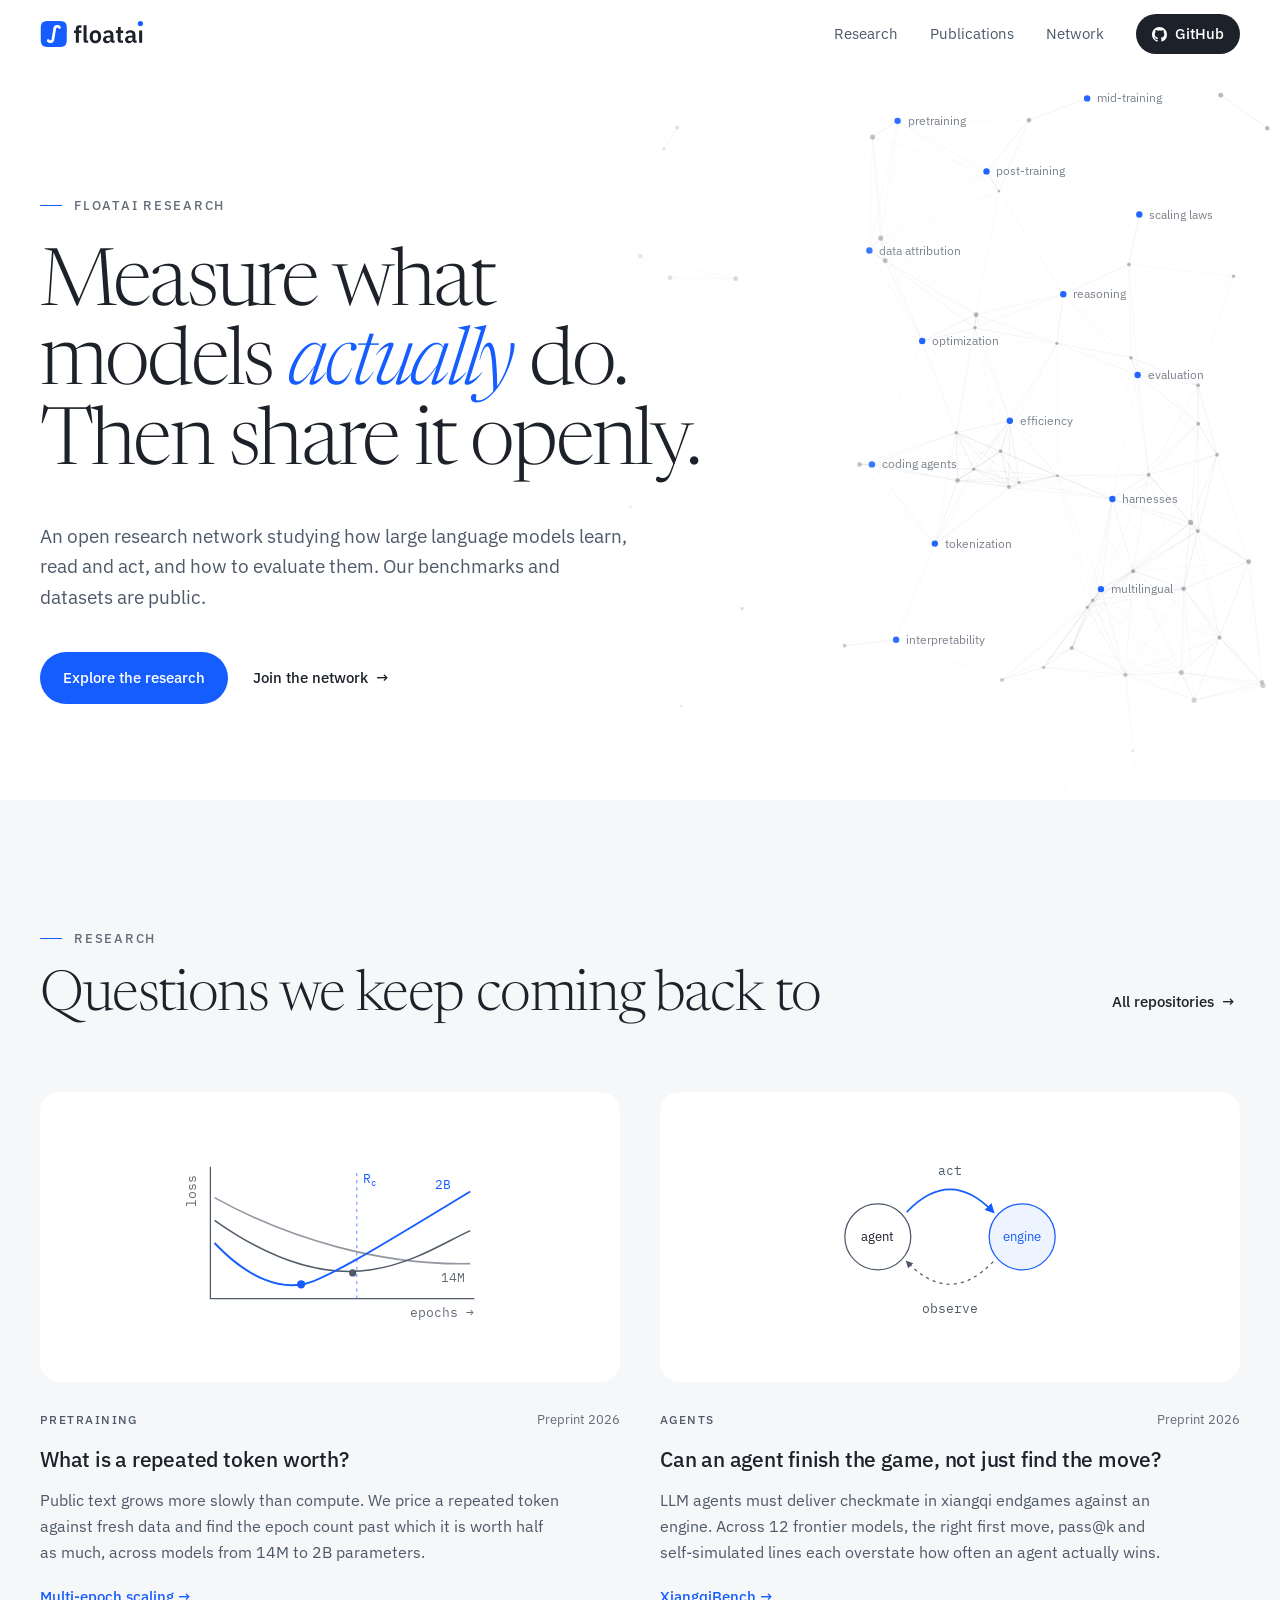
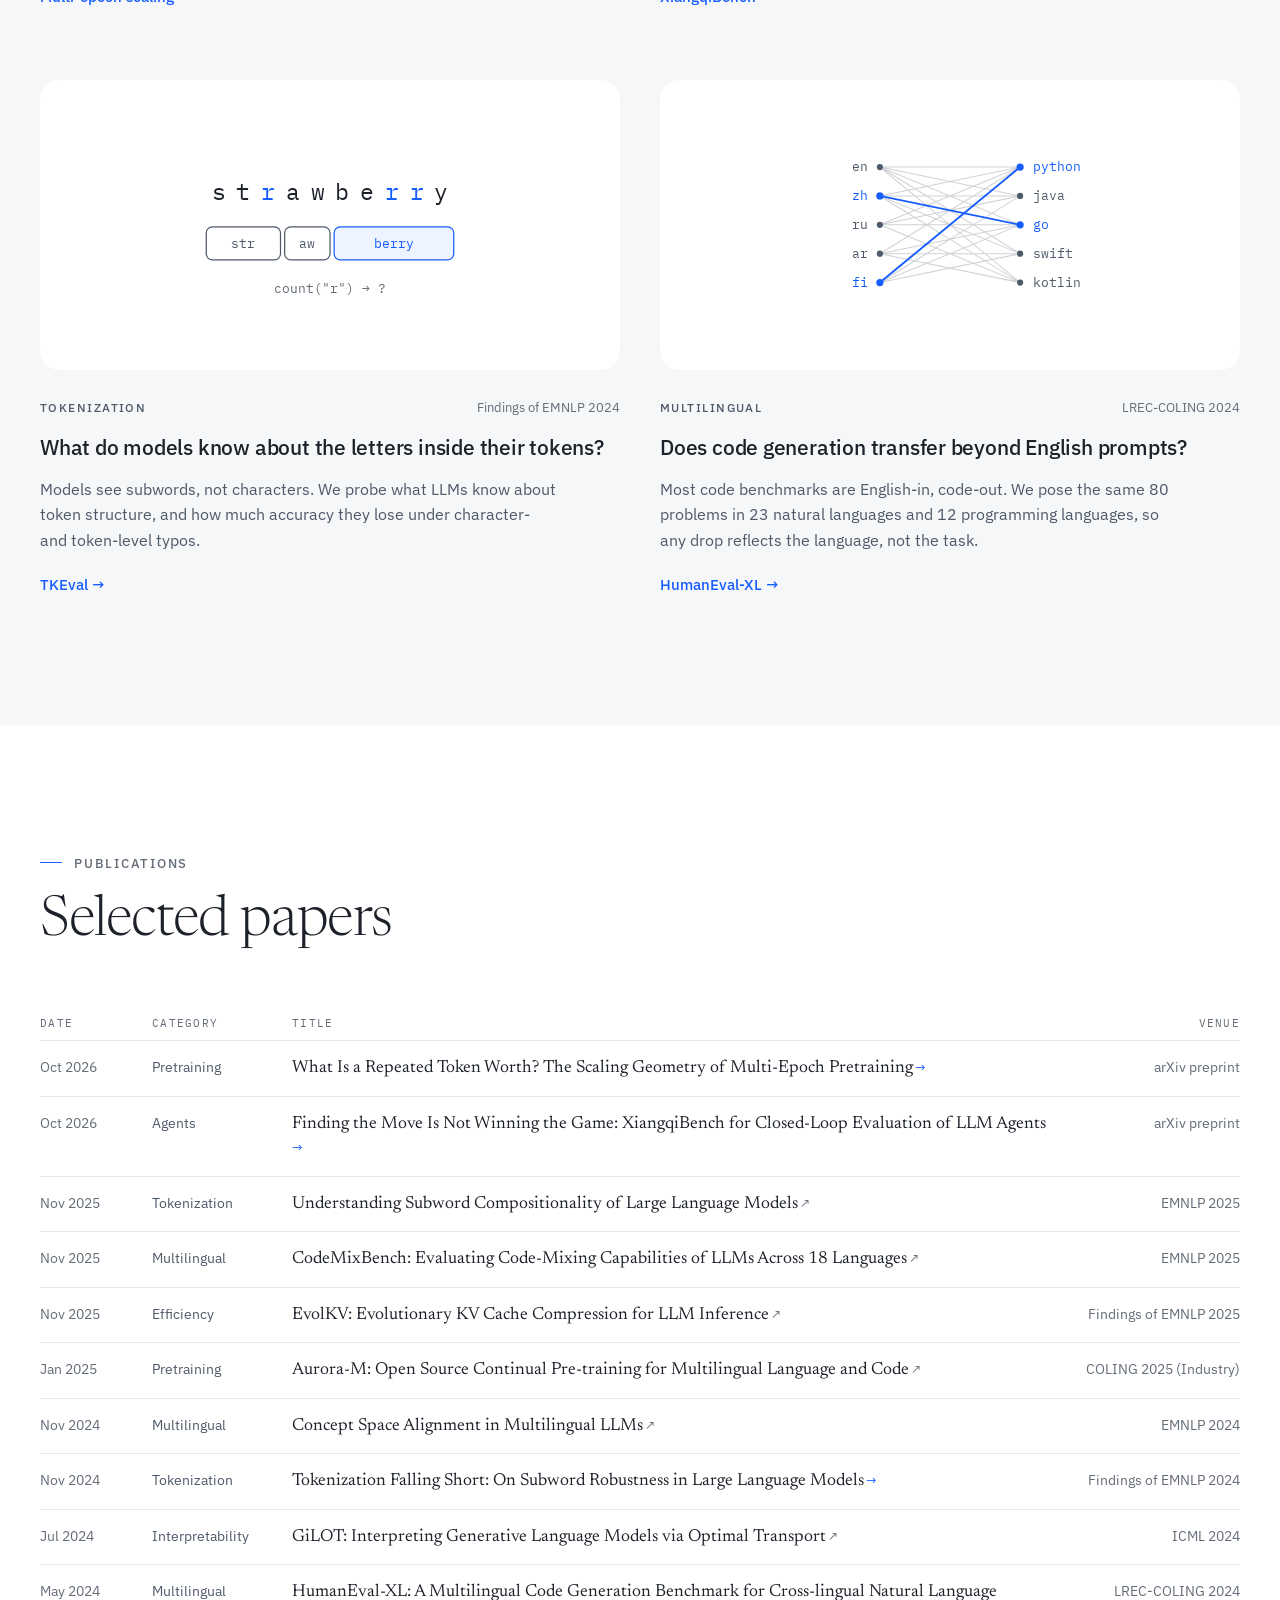
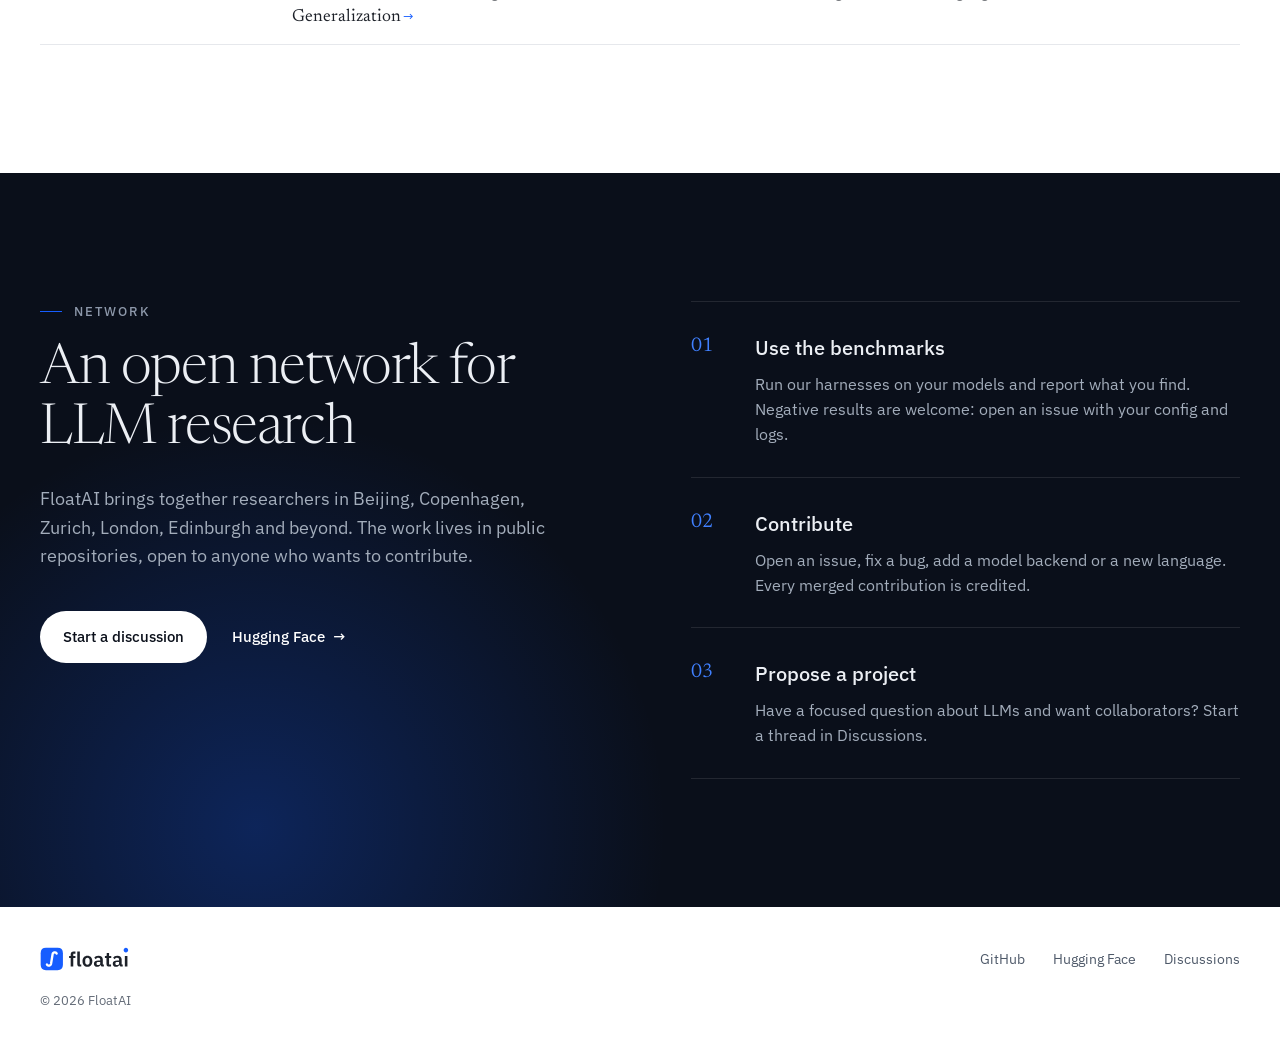
==== index.html @ cecf16f2 "Lead the repeated tokens page with takeaways; tone down formula and figure sizes" ====
<!doctype html>
<html lang="en">
<head>
  <meta charset="utf-8" />
  <meta name="viewport" content="width=device-width, initial-scale=1" />
  <title>FloatAI — Open research on large language models</title>
  <meta name="description" content="FloatAI is an open research network studying large language models: how they learn from data, how they read text, how they act as agents, and how we evaluate all three." />
  <meta name="theme-color" content="#ffffff" media="(prefers-color-scheme: light)" />
  <meta name="theme-color" content="#0c1016" media="(prefers-color-scheme: dark)" />
  <meta property="og:title" content="FloatAI — Open research on large language models" />
  <meta property="og:description" content="An open research network for LLM pretraining, post-training, agents and evaluation." />
  <meta property="og:type" content="website" />
  <meta property="og:site_name" content="FloatAI" />
  <meta property="og:url" content="https://floatai.github.io/" />
  <meta property="og:image" content="https://floatai.github.io/assets/img/og/home.png" />
  <meta property="og:image:width" content="1200" />
  <meta property="og:image:height" content="630" />
  <meta name="twitter:card" content="summary_large_image" />
  <link rel="canonical" href="https://floatai.github.io/" />
  <link rel="icon" href="/favicon.ico" sizes="any" />
  <link rel="icon" type="image/png" sizes="32x32" href="/favicon-32.png" />
  <link rel="apple-touch-icon" href="/apple-touch-icon.png" />
  <link rel="preconnect" href="https://fonts.googleapis.com" />
  <link rel="preconnect" href="https://fonts.gstatic.com" crossorigin />
  <link href="https://fonts.googleapis.com/css2?family=IBM+Plex+Mono:wght@400;500&family=IBM+Plex+Sans:wght@400;500;600&family=Newsreader:ital,opsz,wght@0,6..72,300;0,6..72,400;0,6..72,500;1,6..72,300;1,6..72,400&display=swap" rel="stylesheet" />
  <link rel="stylesheet" href="/assets/css/site.css?v=20261009p" />
</head>
<body>
  <header class="nav" id="top">
    <div class="wrap nav__inner">
      <a class="nav__brand" href="/" aria-label="FloatAI home">
        <picture>
          <source srcset="/assets/brand/floatai-lockup-dark.svg" media="(prefers-color-scheme: dark)" />
          <img src="/assets/brand/floatai-lockup.svg" alt="FloatAI" width="122" height="33" />
        </picture>
      </a>
      <nav class="nav__links" aria-label="Primary">
        <a href="/#research">Research</a>
        <a href="/#publications">Publications</a>
        <a href="/#network">Network</a>
        <a class="nav__cta" href="https://github.com/floatai" target="_blank" rel="noopener">
          <svg viewBox="0 0 16 16" width="15" height="15" aria-hidden="true"><path fill="currentColor" d="M8 0C3.58 0 0 3.58 0 8c0 3.54 2.29 6.53 5.47 7.59.4.07.55-.17.55-.38 0-.19-.01-.82-.01-1.49-2.01.37-2.53-.49-2.69-.94-.09-.23-.48-.94-.82-1.13-.28-.15-.68-.52-.01-.53.63-.01 1.08.58 1.23.82.72 1.21 1.87.87 2.33.66.07-.52.28-.87.51-1.07-1.78-.2-3.64-.89-3.64-3.95 0-.87.31-1.59.82-2.15-.08-.2-.36-1.02.08-2.12 0 0 .67-.21 2.2.82.64-.18 1.32-.27 2-.27.68 0 1.36.09 2 .27 1.53-1.04 2.2-.82 2.2-.82.44 1.1.16 1.92.08 2.12.51.56.82 1.27.82 2.15 0 3.07-1.87 3.75-3.65 3.95.29.25.54.73.54 1.48 0 1.07-.01 1.93-.01 2.2 0 .21.15.46.55.38A8.013 8.013 0 0016 8c0-4.42-3.58-8-8-8z"/></svg>
          GitHub
        </a>
      </nav>
    </div>
  </header>

  <main>
    <section class="hero">
      <canvas class="hero__canvas" id="graph" aria-hidden="true"></canvas>
      <div class="wrap hero__inner">
        <p class="overline">FloatAI Research</p>
        <h1 class="hero__title">
          Measure what models <em>actually</em>&nbsp;do.<br />Then share it&nbsp;openly.
        </h1>
        <p class="hero__lede">
          An open research network studying how large language models learn, read and act,
          and how to evaluate them. Our benchmarks and datasets are public.
        </p>
        <div class="hero__actions">
          <a class="btn btn--primary" href="#research">Explore the research</a>
          <a class="btn btn--text" href="#network">Join the network <span aria-hidden="true">→</span></a>
        </div>
      </div>
    </section>

    <!-- Research: one card per project, newest first -->
    <section class="section section--tint" id="research">
      <div class="wrap">
        <header class="section__head section__head--row">
          <div>
            <p class="overline">Research</p>
            <h2>Questions we keep coming back&nbsp;to</h2>
          </div>
          <a class="btn btn--text" href="https://github.com/orgs/floatai/repositories" target="_blank" rel="noopener">All repositories <span aria-hidden="true">→</span></a>
        </header>
        <div class="themes">
          <article class="theme">
            <figure class="theme__art" aria-hidden="true">
              <svg viewBox="0 0 320 180">
                <path d="M44 22V150H300" class="s-ink" fill="none" stroke-width="1.2"/>
                <path d="M186 28V150" class="s-accent" stroke-width="1" stroke-dasharray="3 4" opacity=".7"/>
                <path d="M48 52 C120 92, 210 118, 296 116" class="s-line" fill="none" stroke-width="1.6" style="opacity:.7"/>
                <path d="M48 74 C110 118, 160 128, 200 122 S270 96, 296 84" class="s-ink" fill="none" stroke-width="1.4"/>
                <path d="M48 96 C82 132, 112 140, 134 136 S220 92, 296 46" class="s-accent" fill="none" stroke-width="1.8"/>
                <circle cx="182" cy="125" r="3.5" class="f-ink"/>
                <circle cx="132" cy="136" r="4" class="f-accent"/>
                <text x="268" y="134" class="t-mono t-muted">14M</text>
                <text x="262" y="44" class="t-mono t-accent">2B</text>
                <text x="192" y="38" class="t-mono t-accent">R<tspan font-size="9" dy="3">c</tspan></text>
                <text x="300" y="168" class="t-mono t-muted" text-anchor="end">epochs →</text>
                <text x="30" y="30" class="t-mono t-muted" text-anchor="end" transform="rotate(-90 30 30)">loss</text>
              </svg>
            </figure>
            <p class="theme__meta"><span class="theme__topic">Pretraining</span><span class="theme__venue">Preprint 2026</span></p>
            <h3><a class="theme__title" href="/research/repeated-tokens/">What is a repeated token worth?</a></h3>
            <p>Public text grows more slowly than compute. We price a repeated token against fresh data and find the epoch count past which it is worth half as much, across models from 14M to 2B parameters.</p>
            <span class="theme__link" aria-hidden="true">Multi-epoch scaling →</span>
          </article>
          <article class="theme">
            <figure class="theme__art" aria-hidden="true">
              <svg viewBox="0 0 320 180">
                <defs><marker id="arA" viewBox="0 0 10 10" refX="8" refY="5" markerWidth="6" markerHeight="6" orient="auto-start-reverse"><path d="M0 0L10 5L0 10z" class="f-accent"/></marker><marker id="arB" viewBox="0 0 10 10" refX="8" refY="5" markerWidth="6" markerHeight="6" orient="auto-start-reverse"><path d="M0 0L10 5L0 10z" class="f-ink"/></marker></defs>
                <path d="M118 66 Q160 22 202 66" class="s-accent" fill="none" stroke-width="1.6" marker-end="url(#arA)"/>
                <path d="M202 114 Q160 158 118 114" class="s-ink" fill="none" stroke-width="1.2" stroke-dasharray="3 4" marker-end="url(#arB)"/>
                <circle cx="90" cy="90" r="32" class="f-card s-ink" stroke-width="1.2"/>
                <circle cx="230" cy="90" r="32" class="f-soft s-accent" stroke-width="1.2"/>
                <text x="90" y="94" class="t-label" text-anchor="middle">agent</text>
                <text x="230" y="94" class="t-label t-accent" text-anchor="middle">engine</text>
                <text x="160" y="30" class="t-mono" text-anchor="middle">act</text>
                <text x="160" y="164" class="t-mono" text-anchor="middle">observe</text>
              </svg>
            </figure>
            <p class="theme__meta"><span class="theme__topic">Agents</span><span class="theme__venue">Preprint 2026</span></p>
            <h3><a class="theme__title" href="/research/xiangqibench/">Can an agent finish the game, not just find the move?</a></h3>
            <p>LLM agents must deliver checkmate in xiangqi endgames against an engine. Across 12 frontier models, the right first move, pass@k and self-simulated lines each overstate how often an agent actually wins.</p>
            <span class="theme__link" aria-hidden="true">XiangqiBench →</span>
          </article>
          <article class="theme">
            <figure class="theme__art" aria-hidden="true">
              <svg viewBox="0 0 320 180">
                <g class="t-mono-lg" text-anchor="middle">
                  <text x="52" y="66">s</text><text x="76" y="66">t</text><text x="100" y="66" class="t-accent">r</text>
                  <text x="124" y="66">a</text><text x="148" y="66">w</text>
                  <text x="172" y="66">b</text><text x="196" y="66">e</text><text x="220" y="66" class="t-accent">r</text><text x="244" y="66" class="t-accent">r</text><text x="268" y="66">y</text>
                </g>
                <rect x="40" y="92" width="72" height="32" rx="6" class="f-card s-ink" stroke-width="1.2"/>
                <rect x="116" y="92" width="44" height="32" rx="6" class="f-card s-ink" stroke-width="1.2"/>
                <rect x="164" y="92" width="116" height="32" rx="6" class="f-soft s-accent" stroke-width="1.2"/>
                <g class="t-mono" text-anchor="middle"><text x="76" y="112">str</text><text x="138" y="112">aw</text><text x="222" y="112" class="t-accent">berry</text></g>
                <text x="160" y="156" class="t-mono t-muted" text-anchor="middle">count("r") → ?</text>
              </svg>
            </figure>
            <p class="theme__meta"><span class="theme__topic">Tokenization</span><span class="theme__venue">Findings of EMNLP 2024</span></p>
            <h3><a class="theme__title" href="/research/tkeval/">What do models know about the letters inside their tokens?</a></h3>
            <p>Models see subwords, not characters. We probe what LLMs know about token structure, and how much accuracy they lose under character- and token-level typos.</p>
            <span class="theme__link" aria-hidden="true">TKEval →</span>
          </article>
          <article class="theme">
            <figure class="theme__art" aria-hidden="true">
              <svg viewBox="0 0 320 180">
                <g class="s-line" stroke-width="1">
                  <path d="M92 34L228 34M92 34L228 62M92 34L228 90M92 34L228 118M92 34L228 146M92 62L228 34M92 62L228 62M92 62L228 118M92 62L228 146M92 90L228 34M92 90L228 62M92 90L228 90M92 90L228 146M92 118L228 34M92 118L228 90M92 118L228 118M92 118L228 146M92 146L228 62M92 146L228 90M92 146L228 118"/>
                </g>
                <path d="M92 62L228 90M92 146L228 34" class="s-accent" stroke-width="1.8"/>
                <g class="f-ink"><circle cx="92" cy="34" r="3"/><circle cx="92" cy="90" r="3"/><circle cx="92" cy="118" r="3"/></g>
                <g class="f-accent"><circle cx="92" cy="62" r="3.5"/><circle cx="92" cy="146" r="3.5"/><circle cx="228" cy="90" r="3.5"/><circle cx="228" cy="34" r="3.5"/></g>
                <g class="f-ink"><circle cx="228" cy="62" r="3"/><circle cx="228" cy="118" r="3"/><circle cx="228" cy="146" r="3"/></g>
                <g class="t-mono" text-anchor="end"><text x="80" y="38">en</text><text x="80" y="66" class="t-accent">zh</text><text x="80" y="94">ru</text><text x="80" y="122">ar</text><text x="80" y="150" class="t-accent">fi</text></g>
                <g class="t-mono"><text x="240" y="38" class="t-accent">python</text><text x="240" y="66">java</text><text x="240" y="94" class="t-accent">go</text><text x="240" y="122">swift</text><text x="240" y="150">kotlin</text></g>
              </svg>
            </figure>
            <p class="theme__meta"><span class="theme__topic">Multilingual</span><span class="theme__venue">LREC-COLING 2024</span></p>
            <h3><a class="theme__title" href="/research/humaneval-xl/">Does code generation transfer beyond English prompts?</a></h3>
            <p>Most code benchmarks are English-in, code-out. We pose the same 80 problems in 23 natural languages and 12 programming languages, so any drop reflects the language, not the task.</p>
            <span class="theme__link" aria-hidden="true">HumanEval-XL →</span>
          </article>
        </div>
      </div>
    </section>

    <!-- Publications: citation index -->
    <section class="section" id="publications">
      <div class="wrap">
        <header class="section__head">
          <p class="overline">Publications</p>
          <h2>Selected papers</h2>
        </header>
        <div class="pubx__head" aria-hidden="true"><span>Date</span><span>Category</span><span>Title</span><span>Venue</span></div>
        <ol class="pubx" data-bib="/publications.bib"></ol>
        <p class="pubx__fallback" hidden>The list could not be loaded. See <a href="/publications.bib">publications.bib</a>.</p>
      </div>
    </section>

    <section class="section section--dark" id="network">
      <div class="wrap network">
        <div class="network__intro">
          <p class="overline overline--light">Network</p>
          <h2>An open network for LLM&nbsp;research</h2>
          <p>FloatAI brings together researchers in Beijing, Copenhagen, Zurich, London, Edinburgh and beyond. The work lives in public repositories, open to anyone who wants to contribute.</p>
          <div class="network__cta">
            <a class="btn btn--light" href="https://github.com/orgs/floatai/discussions" target="_blank" rel="noopener">Start a discussion</a>
            <a class="btn btn--text-light" href="https://huggingface.co/floatai" target="_blank" rel="noopener">Hugging Face <span aria-hidden="true">→</span></a>
          </div>
        </div>
        <ol class="steps">
          <li>
            <span class="steps__n">01</span>
            <div>
              <h3>Use the benchmarks</h3>
              <p>Run our harnesses on your models and report what you find. Negative results are welcome: open an issue with your config and logs.</p>
            </div>
          </li>
          <li>
            <span class="steps__n">02</span>
            <div>
              <h3>Contribute</h3>
              <p>Open an issue, fix a bug, add a model backend or a new language. Every merged contribution is credited.</p>
            </div>
          </li>
          <li>
            <span class="steps__n">03</span>
            <div>
              <h3>Propose a project</h3>
              <p>Have a focused question about LLMs and want collaborators? Start a thread in Discussions.</p>
            </div>
          </li>
        </ol>
      </div>
    </section>
  </main>

  <footer class="footer footer--page">
    <div class="wrap">
      <div class="footer__inner">
        <div class="footer__brand">
          <picture>
            <source srcset="/assets/brand/floatai-lockup-dark.svg" media="(prefers-color-scheme: dark)" />
            <img src="/assets/brand/floatai-lockup.svg" alt="FloatAI" width="104" height="28" />
          </picture>
        </div>
        <nav class="footer__links" aria-label="Footer">
          <a href="https://github.com/floatai" target="_blank" rel="noopener">GitHub</a>
          <a href="https://huggingface.co/floatai" target="_blank" rel="noopener">Hugging Face</a>
          <a href="https://github.com/orgs/floatai/discussions" target="_blank" rel="noopener">Discussions</a>
        </nav>
      </div>
      <p class="footer__note">© <span id="year">2026</span> FloatAI</p>
    </div>
  </footer>

  <script src="/assets/js/site.js?v=20261009p" defer></script>
</body>
</html>
---- assets/css/site.css ----
:root {
  --blue: #165dff;
  --blue-2: #4080ff;
  --blue-soft: #edf3ff;
  --ink: #1d2129;
  --ink-2: #4e5969;
  --ink-3: #646c78;
  --line: #e6e8ec;
  --line-soft: #eef0f3;
  --bg: #ffffff;
  --bg-tint: #f6f7f9;
  --card: #ffffff;
  --dark: #0a0f1a;
  --radius: 20px;
  --sans: "IBM Plex Sans", system-ui, -apple-system, "Segoe UI", sans-serif;
  --serif: "Newsreader", Georgia, serif;
  --mono: "IBM Plex Mono", ui-monospace, Menlo, monospace;
  --han: "Noto Serif SC", "Songti SC", serif;
  --ease: cubic-bezier(.2, .7, .2, 1);
  color-scheme: light dark;
}

@media (prefers-color-scheme: dark) {
  :root {
    --blue: #4c89ff;
    --blue-soft: rgba(76, 137, 255, 0.12);
    --ink: #eceff4;
    --ink-2: #a8b0bc;
    --ink-3: #808a98;
    --line: #222936;
    --line-soft: #1a202b;
    --bg: #0c1016;
    --bg-tint: #121924;
    --card: #18202c;
    --dark: #0b1428;
  }
}

:focus-visible { outline: 2px solid var(--blue); outline-offset: 3px; border-radius: 6px; }
.section--dark :focus-visible { outline-color: #fff; }

* { box-sizing: border-box; }
html { scroll-behavior: smooth; scroll-padding-top: 72px; }
body {
  margin: 0;
  font-family: var(--sans);
  font-size: 17px;
  line-height: 1.6;
  color: var(--ink);
  background: var(--bg);
  -webkit-font-smoothing: antialiased;
  text-rendering: optimizeLegibility;
}
a { color: inherit; text-decoration: none; }
img { display: block; }
h1, h2, h3 { margin: 0; font-weight: 500; }
p, figure { margin: 0; }
::selection { background: var(--blue); color: #fff; }

.wrap { width: min(1200px, 100% - 64px); margin-inline: auto; }

/* Type primitives */
.overline {
  display: flex; align-items: center; gap: 12px;
  font-size: 12.5px; font-weight: 500; letter-spacing: .14em; text-transform: uppercase; color: var(--ink-3);
}
.overline::before { content: ""; width: 22px; height: 1px; background: var(--blue); }
.overline--light { color: #8d98aa; }

/* Nav */
.nav {
  position: sticky; top: 0; z-index: 20;
  background: color-mix(in srgb, var(--bg) 80%, transparent);
  backdrop-filter: saturate(1.5) blur(16px);
  -webkit-backdrop-filter: saturate(1.5) blur(16px);
  border-bottom: 1px solid transparent;
  transition: border-color .3s;
}
.nav.is-scrolled { border-bottom-color: var(--line); }
.nav__inner { display: flex; align-items: center; justify-content: space-between; height: 68px; }
.nav__brand img { height: 28px; width: auto; }
.nav__links { display: flex; align-items: center; gap: 32px; font-size: 14.5px; color: var(--ink-2); }
.nav__links > a:not(.nav__cta) { position: relative; padding: 4px 0; transition: color .2s; }
.nav__links > a:not(.nav__cta)::after {
  content: ""; position: absolute; left: 0; right: 0; bottom: -2px; height: 1px; background: var(--ink);
  transform: scaleX(0); transform-origin: left; transition: transform .3s var(--ease);
}
.nav__links > a:not(.nav__cta):hover { color: var(--ink); }
.nav__links > a:not(.nav__cta):hover::after { transform: scaleX(1); }
.nav__cta {
  display: inline-flex; align-items: center; gap: 8px;
  padding: 8px 16px; border-radius: 999px; background: var(--ink); color: var(--bg) !important; font-weight: 500;
  transition: opacity .2s;
}
.nav__cta:hover { opacity: .85; }

/* Buttons */
.btn {
  display: inline-flex; align-items: center; gap: 8px;
  padding: 13px 22px; border-radius: 999px; font-size: 15px; font-weight: 500;
  border: 1px solid transparent; white-space: nowrap; cursor: pointer;
  transition: background .2s, color .2s, border-color .2s, gap .25s var(--ease);
}
.btn--primary { background: var(--blue); color: #fff; }
.btn--primary:hover { background: #0e46e0; }
.btn--text { padding-inline: 4px; color: var(--ink); }
.btn--text:hover, .btn--text-light:hover { gap: 12px; }
.btn--light { background: #fff; color: var(--dark); }
.btn--light:hover { background: #dfe6f2; }
.btn--text-light { padding-inline: 4px; color: #fff; }

/* Hero */
.hero { position: relative; overflow: hidden; padding: clamp(96px, 14vh, 152px) 0 96px; }
.hero__canvas { position: absolute; inset: 0; width: 100%; height: 100%; }
.hero::after {
  content: ""; position: absolute; inset: 0; pointer-events: none;
  background:
    linear-gradient(90deg, var(--bg) 0%, color-mix(in srgb, var(--bg) 92%, transparent) 40%, transparent 72%),
    linear-gradient(0deg, var(--bg) 0%, transparent 22%);
}
.hero__inner { position: relative; z-index: 1; }
.hero__title {
  margin-top: 32px; max-width: 18ch; text-wrap: balance;
  font-family: var(--serif); font-weight: 300;
  font-size: clamp(46px, 6.2vw, 88px); line-height: 1; letter-spacing: -0.035em;
}
.hero__title em { color: var(--blue); font-style: italic; font-weight: 300; }
.hero__lede { margin-top: 36px; max-width: 54ch; font-size: 19px; line-height: 1.6; color: var(--ink-2); }
.hero__actions { margin-top: 40px; display: flex; align-items: center; gap: 20px; flex-wrap: wrap; }

/* Sections */
.section { padding: clamp(88px, 10vw, 136px) 0; }
.section--tint { background: var(--bg-tint); }
.section__head { max-width: 760px; margin-bottom: 64px; }
.section__head--row { max-width: none; display: flex; align-items: end; justify-content: space-between; gap: 24px; }
.section h2 {
  margin-top: 20px; font-family: var(--serif); font-weight: 300;
  font-size: clamp(36px, 4.4vw, 58px); line-height: 1.06; letter-spacing: -0.025em;
}

/* Facts and findings */
.facts { margin: 36px 0 0; }
.facts div { display: grid; grid-template-columns: 120px 1fr; gap: 16px; padding: 14px 0; border-top: 1px solid var(--line); font-size: 15px; }
.facts div:last-child { border-bottom: 1px solid var(--line); }
.facts dt { color: var(--ink-3); }
.facts dd { margin: 0; color: var(--ink); }
.findings { margin: 36px 0 0; display: grid; grid-template-columns: repeat(3, minmax(0, 1fr)); gap: 0 40px; }
.findings > div { padding-top: 22px; border-top: 1px solid var(--ink); }
.findings dt { font-size: 12.5px; font-weight: 500; letter-spacing: .14em; text-transform: uppercase; color: var(--blue); }
.findings dd { margin: 0; }
.findings dd:last-child { margin-top: 12px; color: var(--ink-2); font-size: 15px; max-width: 40ch; }
.findings__num { margin-top: 14px !important; font-family: var(--serif); font-weight: 300; font-size: clamp(22px, 2vw, 26px); line-height: 1.1; letter-spacing: -0.025em; color: var(--ink); white-space: nowrap; }
/* Board */
.b-line { stroke: var(--ink-3); stroke-width: 1; opacity: .55; fill: none; }
.b-frame { stroke: var(--ink-2); stroke-width: 1.4; fill: none; }
.b-river { font-family: var(--han); font-size: 20px; fill: var(--ink-3); opacity: .7; letter-spacing: .5em; }
.b-piece circle { fill: var(--card); stroke-width: 1.5; }
.b-piece text { font-family: var(--han); font-size: 21px; font-weight: 500; }
.b-piece--red circle { stroke: var(--blue); }
.b-piece--red text { fill: var(--blue); }
.b-piece--black circle { stroke: var(--ink); }
.b-piece--black text { fill: var(--ink); }
.b-ghost { fill: none; stroke: var(--blue); stroke-width: 1.4; stroke-dasharray: 4 4; }
.b-move { stroke: var(--blue); stroke-width: 2; fill: none; }
.b-cover { stroke: var(--blue); stroke-width: 1.6; }
.b-ring { fill: none; stroke: var(--blue); stroke-width: 1.2; transform-box: fill-box; transform-origin: center; animation: ring 2.6s var(--ease) 4; }
.b-tag { font-family: var(--mono); font-size: 12px; fill: var(--blue); }
@keyframes ring { 0% { transform: scale(1); opacity: .9; } 80%, 100% { transform: scale(1.7); opacity: 0; } }

/* Themes */
.themes { display: grid; grid-template-columns: repeat(2, minmax(0, 1fr)); gap: 72px 40px; }
.theme { display: flex; flex-direction: column; position: relative; }
.theme__meta { display: flex; justify-content: space-between; align-items: baseline; gap: 16px; margin-bottom: 12px; }
.theme__topic { font-size: 12px; font-weight: 500; letter-spacing: .12em; text-transform: uppercase; color: var(--ink-2); }
.theme__venue { font-size: 13px; color: var(--ink-3); text-align: right; }
.theme p.theme__meta { margin-top: 0; max-width: none; flex: none; }
.theme__title::after { content: ""; position: absolute; inset: 0; border-radius: var(--radius); }
.theme__title:focus-visible { outline: none; }
.theme__title:focus-visible::after { outline: 2px solid var(--blue); outline-offset: 6px; }
.theme:hover .theme__link { gap: 10px; }
.theme__art {
  aspect-ratio: 16 / 8; display: grid; place-items: center; border-radius: var(--radius);
  background: var(--card); margin-bottom: 28px; padding: 20px;
  transition: transform .5s var(--ease);
}
.theme:hover .theme__art { transform: translateY(-4px); }
.theme__art svg { width: 100%; max-width: 330px; height: auto; max-height: 100%; }
.theme h3 { font-size: 21px; font-weight: 500; letter-spacing: -0.01em; }
.theme p { margin-top: 12px; color: var(--ink-2); font-size: 16px; flex: 1; max-width: 52ch; }
.theme__link { margin-top: 20px; display: inline-flex; gap: 6px; font-size: 14.5px; font-weight: 500; color: var(--blue); transition: gap .25s var(--ease); align-self: flex-start; }
.theme__link:hover { gap: 10px; }

.f-card { fill: var(--card); } .f-soft { fill: var(--blue-soft); } .f-accent { fill: var(--blue); } .f-ink { fill: var(--ink-2); }
.s-ink { stroke: var(--ink-2); } .s-accent { stroke: var(--blue); } .s-line { stroke: var(--ink-3); opacity: .3; }
.t-label { font-family: var(--sans); font-size: 13px; fill: var(--ink); }
.t-mono { font-family: var(--mono); font-size: 13px; fill: var(--ink-2); }
.t-mono-lg { font-family: var(--mono); font-size: 22px; fill: var(--ink); }
.t-accent { fill: var(--blue); }
.t-muted { fill: var(--ink-3); }


/* Publications */
.pubx__head, .pubx a { display: grid; grid-template-columns: 92px 120px minmax(0, 1fr) 170px; gap: 20px; align-items: baseline; }
.pubx__head { padding-bottom: 10px; font: 10.5px var(--mono); letter-spacing: .12em; text-transform: uppercase; color: var(--ink-3); }
.pubx__head span:last-child, .pubx__venue { text-align: right; }
.pubx { list-style: none; margin: 0; padding: 0; border-bottom: 1px solid var(--line); }
.pubx li { border-top: 1px solid var(--line); }
.pubx a { padding: 15px 0; font-size: 13.5px; color: var(--ink-3); }
.pubx time { font-variant-numeric: tabular-nums; }
.pubx__cat { color: var(--ink-2); }
.pubx__title { font-family: var(--serif); font-size: 17.5px; line-height: 1.4; color: var(--ink); transition: color .15s; }
.pubx a:hover .pubx__title { color: var(--blue); }
.pubx__title::after { content: "\2009→"; font: 13px var(--sans); color: var(--blue); }
.pubx a[target] .pubx__title::after { content: "\2009↗"; color: var(--ink-3); }

/* Project pages */
.crumbs { display: flex; align-items: center; gap: 10px; font-size: 13.5px; color: var(--ink-3); }
.crumbs a { color: var(--ink-2); }
.crumbs a:hover { color: var(--ink); }
.page-head { padding: clamp(64px, 9vw, 112px) 0 clamp(48px, 6vw, 72px); }
.page-head .overline { margin-top: 40px; }
.page-title { margin-top: 20px; font-family: var(--serif); font-weight: 300; font-size: clamp(44px, 6vw, 84px); line-height: 1; letter-spacing: -0.035em; max-width: 16ch; text-wrap: balance; }
.page-paper { margin-top: 24px; font-family: var(--serif); font-size: clamp(20px, 2vw, 26px); line-height: 1.3; color: var(--ink-2); max-width: 44ch; }
.page-authors { margin-top: 20px; font-size: 16px; color: var(--ink); }
.page-venue { margin-top: 4px; font-size: 14.5px; color: var(--ink-3); }
.page-actions { margin-top: 32px; display: flex; flex-wrap: wrap; gap: 12px; }
.btn--ghost { border-color: var(--line); color: var(--ink); }
.btn--ghost:hover { border-color: var(--ink-3); }

.page-figure { background: var(--bg-tint); border-radius: var(--radius); padding: clamp(32px, 5vw, 72px); display: grid; place-items: center; }
.page-figure svg { width: 100%; max-width: 560px; height: auto; display: block; }
.page-figure--board svg { max-width: 420px; }
.page-figure figcaption { margin-top: 28px; max-width: 560px; font-size: 13.5px; color: var(--ink-3); text-align: center; }

.block { display: grid; grid-template-columns: 220px minmax(0, 1fr); gap: 40px; padding: 56px 0; border-top: 1px solid var(--line); }
.block:first-child { border-top: 0; }
.block__label { font-size: 12.5px; font-weight: 500; letter-spacing: .14em; text-transform: uppercase; color: var(--ink-3); padding-top: 6px; }
.block__body { max-width: 760px; }
.block__body > p { font-size: 18px; color: var(--ink-2); }
.block__body > p + p { margin-top: 16px; }
.block__body .findings { margin-top: 0; grid-template-columns: repeat(2, minmax(0, 1fr)); gap: 40px; }
.block__body .facts { margin-top: 0; }
.block__body .facts div { grid-template-columns: 140px 1fr; }
.questions { list-style: none; margin: 0; padding: 0; counter-reset: q; }
.questions li { counter-increment: q; display: grid; grid-template-columns: 40px 1fr; padding: 18px 0; border-top: 1px solid var(--line); }
.questions li:last-child { border-bottom: 1px solid var(--line); }
.questions li::before { content: counter(q, decimal-leading-zero); font-family: var(--serif); font-size: 18px; color: var(--blue); }
.questions b { display: block; font-weight: 500; }
.questions span { color: var(--ink-2); font-size: 15.5px; }

/* XiangqiBench: shared controls */
.block__body--wide { max-width: 940px; }
.block__body > .block__lead { margin-bottom: 32px; font-size: 17px; max-width: 64ch; }
.sr-only { position: absolute; width: 1px; height: 1px; overflow: hidden; clip: rect(0 0 0 0); white-space: nowrap; }
.switch { display: inline-flex; gap: 20px; }
.switch__btn { appearance: none; border: 0; background: transparent; color: var(--ink-3); font: 500 14px var(--sans); padding: 6px 0; box-shadow: inset 0 -1.5px 0 transparent; cursor: pointer; transition: color .2s, box-shadow .2s; }
.switch__btn:hover { color: var(--ink); }
.switch__btn[aria-pressed="true"] { color: var(--ink); box-shadow: inset 0 -1.5px 0 var(--ink); }
.lbx__bar { display: flex; align-items: center; justify-content: space-between; gap: 16px 24px; flex-wrap: wrap; margin-bottom: 18px; }

/* Leaderboard */
.lb-scroll, .hm-scroll { overflow-x: auto; -webkit-overflow-scrolling: touch; }
.lb { width: 100%; min-width: 560px; border-collapse: collapse; font-size: 15px; font-variant-numeric: tabular-nums; }
.lb caption { caption-side: bottom; padding-top: 14px; text-align: left; font-size: 13.5px; color: var(--ink-3); }
.lb th, .lb td { padding: 10px 0 10px 16px; text-align: right; }
.lb thead th { font-size: 12.5px; font-weight: 500; color: var(--ink-3); border-bottom: 1px solid var(--ink); }
.lb th:first-child { padding-left: 0; text-align: left; }
.lb tbody th { font-weight: 400; white-space: nowrap; }
.lb tbody tr { border-bottom: 1px solid var(--line); }
.lb td { color: var(--ink-2); }
.lb td.lb__top { color: var(--blue); font-weight: 500; }

.lbx__legend { display: flex; align-items: center; gap: 8px; font-size: 13px; color: var(--ink-3); }
.key { display: inline-block; width: 18px; height: 6px; border-radius: 3px; margin-left: 10px; }
.key--p3 { background: color-mix(in srgb, var(--blue) 22%, transparent); }
.key--h3 { background: var(--blue); }
.lbx { width: 100%; min-width: 660px; border-collapse: collapse; font-variant-numeric: tabular-nums; }
.lbx th, .lbx td { padding: 0 0 0 20px; height: 62px; text-align: right; vertical-align: middle; }
.lbx th:first-child, .lbx td:first-child { padding-left: 0; }
.lbx thead th { height: auto; padding-bottom: 12px; font-size: 12px; font-weight: 500; letter-spacing: .12em; text-transform: uppercase; color: var(--ink-3); border-bottom: 1px solid var(--ink); white-space: nowrap; }
.lbx thead th.lbx__num, .lbx thead th.lbx__p1 { text-transform: none; letter-spacing: .02em; font-size: 13px; }
.lbx tbody tr { border-bottom: 1px solid var(--line); transition: background .2s var(--ease); }
.lbx tbody tr:hover { background: var(--bg-tint); }
.lbx__rank { width: 44px; text-align: left !important; font-family: var(--serif); font-weight: 300; font-size: 26px; line-height: 1; color: var(--ink-3); }
.lbx thead .lbx__rank { font-family: var(--sans); font-size: 12px; }
.lbx__model { text-align: left !important; padding-left: 8px !important; }
.lbx tbody .lbx__model { font-weight: 400; }
.lbx__name { display: block; font-size: 16.5px; font-weight: 500; color: var(--ink); letter-spacing: -0.005em; white-space: nowrap; }
.lbx__org { display: block; margin-top: 2px; font-size: 13px; color: var(--ink-3); white-space: nowrap; }
.lbx__p1 { width: 34%; }
.lbx__cell { display: flex; align-items: center; gap: 14px; }
.lbx__track { flex: 1; height: 8px; border-radius: 4px; background: var(--line-soft); overflow: hidden; }
.lbx__fill { display: block; height: 100%; border-radius: 4px; background: var(--ink-3); transform-origin: left; animation: grow .9s var(--ease) both; }
.lbx__val { min-width: 3.4ch; font-family: var(--serif); font-size: 24px; font-weight: 400; letter-spacing: -0.02em; color: var(--ink); }
.lbx__num { width: 72px; font-size: 15.5px; color: var(--ink-2); }
.lbx__num.is-best, .lbx__val.is-best { color: var(--blue); }
.lbx__rel { width: 22%; }
.rel { position: relative; flex: 1; height: 8px; border-radius: 4px; background: var(--line-soft); overflow: hidden; }
.rel__p3, .rel__h3 { position: absolute; inset: 0 auto 0 0; border-radius: 4px; transform-origin: left; animation: grow .9s var(--ease) both; }
.rel__p3 { background: color-mix(in srgb, var(--blue) 22%, transparent); }
.rel__h3 { background: var(--blue); animation-delay: .15s; }
.rel__txt { min-width: 4.2ch; font-family: var(--mono); font-size: 12px; color: var(--ink-3); }
.lbx tr.is-top .lbx__rank { color: var(--blue); }
.lbx tr.is-top .lbx__fill { background: var(--blue); }
.lbx tr.is-zero .lbx__name, .lbx tr.is-zero .lbx__val { color: var(--ink-3); }
@keyframes grow { from { transform: scaleX(0); } to { transform: scaleX(1); } }
.block__body > .lb-note { margin-top: 20px; font-size: 14.5px; color: var(--ink-3); }
.lb-note a { color: var(--blue); }

/* Per-position heatmap */
.hm { display: block; width: 100%; min-width: 640px; height: auto; }
.hm .w0 { fill: var(--line-soft); }
.hm .w1 { fill: color-mix(in srgb, var(--blue) 30%, var(--bg)); }
.hm .w2 { fill: color-mix(in srgb, var(--blue) 62%, var(--bg)); }
.hm .w3 { fill: var(--blue); }
.hm__label { font: 400 12px var(--sans); fill: var(--ink-2); }
.hm__tick { font: 500 11.5px var(--mono); fill: var(--ink-2); }
.hm__axis { font: 400 11.5px var(--sans); fill: var(--ink-3); }
.hm__span { stroke: var(--ink-3); stroke-width: 1; }
.hm__col { fill: none; stroke: var(--ink); stroke-width: 1; pointer-events: none; }
.hm__row { fill: none; stroke: var(--ink-3); stroke-width: .8; stroke-dasharray: 2 2; pointer-events: none; }
.hm__replay { cursor: pointer; fill: var(--ink-2); }
.hm__replay:hover, .hm__replay:focus-visible { fill: var(--blue); outline: none; }
.hm__legend { display: flex; align-items: center; gap: 12px; font-size: 13px; color: var(--ink-3); }
.hm__key { display: inline-flex; align-items: center; gap: 5px; font-family: var(--mono); font-size: 12px; }
.hm__key i { display: inline-block; width: 12px; height: 12px; border-radius: 2px; }
.hm__key .w0 { background: var(--line-soft); box-shadow: inset 0 0 0 1px var(--line); }
.hm__key .w1 { background: color-mix(in srgb, var(--blue) 30%, var(--bg)); }
.hm__key .w2 { background: color-mix(in srgb, var(--blue) 62%, var(--bg)); }
.hm__key .w3 { background: var(--blue); }
.hm__readout { margin-top: 14px !important; min-height: 3em; font-size: 14.5px !important; color: var(--ink-2); }

/* Replays */
.rp:focus { outline: none; }
.rp__tabs { display: grid; grid-template-columns: repeat(4, minmax(0, 1fr)); gap: 0; border-top: 1px solid var(--line); }
.rp__tab { appearance: none; background: none; border: 0; border-top: 2px solid transparent; margin-top: -1px; padding: 16px 16px 16px 0; text-align: left; cursor: pointer; color: var(--ink-2); font: inherit; transition: color .2s var(--ease), border-color .2s var(--ease); }
.rp__tab:hover { color: var(--ink); }
.rp__tab[aria-selected="true"] { border-top-color: var(--blue); color: var(--ink); }
.rp__tablabel { display: block; font: 500 11.5px var(--mono); letter-spacing: .04em; color: var(--ink-3); }
.rp__tab[aria-selected="true"] .rp__tablabel { color: var(--blue); }
.rp__tabtitle { display: block; margin-top: 6px; font-family: var(--serif); font-size: 18px; line-height: 1.25; }
.block__body .rp__note, .rp__note { margin-top: 8px; font-size: 15.5px; color: var(--ink-2); max-width: 70ch; }
.rp__trials { display: flex; flex-wrap: wrap; gap: 8px; margin-top: 20px; }
.rp__trial { appearance: none; display: inline-flex; align-items: baseline; gap: 10px; padding: 8px 14px; border-radius: 999px; border: 1px solid var(--line); background: var(--card); color: var(--ink-2); font: 400 13.5px var(--sans); cursor: pointer; transition: border-color .2s var(--ease); }
.rp__trial:hover { border-color: var(--ink-3); }
.rp__trial[aria-pressed="true"] { border-color: var(--ink); color: var(--ink); }
.rp__tm { font-weight: 500; color: var(--ink); }
.rp__ts { color: var(--ink-3); }
.rp__to { font: 500 11px var(--mono); letter-spacing: .06em; text-transform: uppercase; color: var(--ink-3); }
.rp__trial.is-win .rp__to { color: var(--blue); }
.rp__stage { display: grid; grid-template-columns: minmax(0, 400px) minmax(0, 1fr); gap: 36px; margin-top: 24px; padding: 28px; border-radius: var(--radius); background: var(--bg-tint); }
.rp__board { display: block; width: 100%; height: auto; }
.rp__controls { display: flex; align-items: center; gap: 8px; margin-top: 14px; }
.rp__btn { appearance: none; min-width: 36px; height: 36px; padding: 0 12px; border-radius: 999px; border: 1px solid var(--line); background: var(--card); color: var(--ink); font: 500 15px var(--sans); cursor: pointer; }
.rp__btn--play { min-width: 72px; font-size: 13.5px; }
.rp__btn:hover:not(:disabled) { border-color: var(--ink-3); }
.rp__btn:disabled { opacity: .4; cursor: default; }
.rp__range { flex: 1; accent-color: var(--blue); }
.rp__status { margin-top: 10px; font-size: 13.5px; color: var(--ink-3); min-height: 1.6em; }
.rp__right { display: flex; flex-direction: column; min-width: 0; }
.rp__plies { list-style: none; margin: 0; padding: 0 0 12px; display: flex; gap: 6px; overflow-x: auto; border-bottom: 1px solid var(--line); }
.rp__ply button { appearance: none; display: inline-flex; align-items: baseline; gap: 6px; padding: 5px 10px; border-radius: 8px; border: 1px solid transparent; background: none; font: 400 13px var(--mono); color: var(--ink-2); cursor: pointer; white-space: nowrap; }
.rp__ply--r button { color: var(--blue); }
.rp__pn { font-size: 10.5px; color: var(--ink-3); }
.rp__ply.is-current button { background: var(--card); border-color: var(--line); box-shadow: 0 1px 2px rgba(16, 24, 40, .06); }
.rp__log { margin-top: 16px; max-height: 470px; overflow-y: auto; padding-right: 6px; }
.rp__head { display: flex; align-items: baseline; justify-content: space-between; gap: 12px; margin-bottom: 14px; }
.rp__head b { font-weight: 500; font-size: 15.5px; }
.rp__head span { font-size: 13px; color: var(--ink-3); }
.rp__act { margin-top: 14px; }
.rp__act--think { padding-left: 14px; border-left: 2px solid var(--line); }
.rp__kind { display: block; margin-bottom: 4px; font: 500 11px var(--mono); letter-spacing: .08em; text-transform: uppercase; color: var(--ink-3); }
.rp__text { font-size: 14.5px; line-height: 1.6; color: var(--ink-2); white-space: pre-wrap; overflow-wrap: anywhere; }
.rp__more { margin-top: 4px; font-size: 12.5px; font-style: italic; color: var(--ink-3); }
.rp__term { margin-top: 10px; padding: 12px 14px; border-radius: 10px; background: var(--dark); color: #e3e8f0; font: 400 12.5px/1.6 var(--mono); }
.rp__term.is-rejected { box-shadow: inset 3px 0 0 #f5a524; }
.rp__cmd { color: #fff; }
.rp__steps { display: flex; flex-wrap: wrap; gap: 6px; margin-top: 8px; }
.rp__step { display: inline-flex; gap: 4px; padding: 2px 8px; border-radius: 6px; background: rgba(255, 255, 255, .07); }
.rp__step i { font-style: normal; color: #7fd1a1; }
.rp__step.is-bad { background: rgba(245, 165, 36, .16); }
.rp__step.is-bad i { color: #f5a524; }
.rp__fb { margin-top: 6px; color: #a9b3c1; }
.rp__end { margin-top: 18px; font-weight: 500; color: var(--ink); }

.b-ghost--black { stroke: var(--ink-2); }
.b-move--black { stroke: var(--ink-2); }
.b-ring--black { stroke: var(--ink); }

@media (max-width: 640px) {
  .lbx { min-width: 0; }
  .lbx__track, .lbx__rel, .lbx__legend { display: none; }
  .lbx th, .lbx td { padding-left: 12px; height: 56px; }
  .lbx__p1 { width: auto; }
  .lbx__val { font-size: 21px; }
  .lbx__num { width: auto; }
  .lbx__rank { width: 30px; font-size: 22px; }
}

@media (max-width: 960px) {
  .rp__tabs { grid-template-columns: repeat(2, minmax(0, 1fr)); }
  .rp__stage { grid-template-columns: minmax(0, 1fr); padding: 18px; gap: 20px; }
  .rp__left { max-width: 420px; width: 100%; margin-inline: auto; }
  .rp__log { max-height: none; }
}

/* Page head extras */
.page-authors sup, .page-affil sup { font-size: .66em; color: var(--ink-3); margin-left: 1px; }
.page-affil { margin-top: 6px; display: flex; flex-wrap: wrap; gap: 2px 18px; font-size: 14px; color: var(--ink-3); }
.page-stats { margin-top: 56px; display: grid; grid-template-columns: repeat(4, minmax(0, 1fr)); gap: 0 32px; }
.page-stats div { padding-top: 18px; border-top: 1px solid var(--line); }
.page-stats b { display: block; font-family: var(--serif); font-weight: 300; font-size: clamp(22px, 2vw, 26px); line-height: 1.1; letter-spacing: -0.015em; white-space: nowrap; }
.page-stats span { display: block; margin-top: 8px; font-size: 13.5px; color: var(--ink-3); max-width: 24ch; }

/* In-page navigation */
.toc { position: sticky; top: 68px; z-index: 15; background: color-mix(in srgb, var(--bg) 88%, transparent); backdrop-filter: saturate(1.5) blur(16px); -webkit-backdrop-filter: saturate(1.5) blur(16px); border-bottom: 1px solid var(--line); }
.toc__inner { display: flex; align-items: center; gap: 28px; overflow-x: auto; scrollbar-width: none; font-size: 14px; color: var(--ink-3); }
.toc__inner::-webkit-scrollbar { display: none; }
.toc a { padding: 13px 0 12px; white-space: nowrap; border-bottom: 1px solid transparent; margin-bottom: -1px; transition: color .2s, border-color .2s; }
.toc a:hover { color: var(--ink); }
.toc a.is-active { color: var(--ink); border-bottom-color: var(--blue); }
html:has(.toc) { scroll-padding-top: 128px; }

/* Block body parts */
.block--wide .block__body { max-width: none; min-width: 0; }
.block__body > * + .sub, .block__body > .sub + * { margin-top: 16px; }
.block__body .sub { font-size: 18px; font-weight: 500; letter-spacing: -0.005em; }
.block__body > * + .sub { margin-top: 48px; }
.block__body > .lede { font-size: 18px; color: var(--ink-2); }
.block__body > * + .lede, .block__body > * + p { margin-top: 16px; }
.block__body > p.small { font-size: 15px; }
.prose-num { font-variant-numeric: tabular-nums; }
.note { margin-top: 20px; padding: 14px 18px; border-left: 2px solid var(--blue); background: var(--bg-tint); border-radius: 0 10px 10px 0; font-size: 14.5px; color: var(--ink-2); }
.note b { color: var(--ink); font-weight: 500; }
.src, .block__body > p.src { font-size: 13.5px; color: var(--ink-3); }
.block__body > .src { margin-top: 14px; }
.block__body > p.note { font-size: 14.5px; margin-top: 20px; }

/* Segmented control */
.toolbar { display: flex; flex-wrap: wrap; align-items: center; justify-content: space-between; gap: 12px 24px; margin-bottom: 20px; }
.toolbar__group { display: flex; flex-wrap: wrap; align-items: center; gap: 10px 14px; }
.toolbar__label { font-size: 12.5px; font-weight: 500; letter-spacing: .14em; text-transform: uppercase; color: var(--ink-3); }
.seg { display: inline-flex; flex-wrap: wrap; gap: 4px 18px; }
.seg button { font: 500 14px/1.2 var(--sans); padding: 6px 0; border: 0; background: transparent; color: var(--ink-3); box-shadow: inset 0 -1.5px 0 transparent; cursor: pointer; transition: color .2s, box-shadow .2s; }
.seg button:hover { color: var(--ink); }
.seg button[aria-pressed="true"] { color: var(--ink); box-shadow: inset 0 -1.5px 0 var(--ink); }
.seg--mono { gap: 4px 14px; }
.seg--mono button { font-family: var(--mono); font-size: 12.5px; font-weight: 400; }

/* Charts */
.chart { width: 100%; height: auto; display: block; overflow: visible; }
.chart .ax { stroke: var(--ink-3); stroke-width: 1; fill: none; }
.chart .grid { stroke: var(--line); stroke-width: 1; fill: none; }
.chart .tick { font: 11.5px var(--mono); fill: var(--ink-3); }
.chart .lbl { font: 12.5px var(--sans); fill: var(--ink-2); }
.chart .c-line { fill: none; stroke: var(--blue); stroke-width: 1.6; stroke-linejoin: round; stroke-linecap: round; }
.chart .c-line--hi { stroke-width: 2.2; }
.chart .c-dot { fill: var(--blue); }
.chart .c-ref { stroke: var(--ink-3); stroke-dasharray: 3 4; fill: none; }
.chart .c-zone { fill: var(--blue-soft); }
.page-figure--chart { display: block; place-items: normal; padding: clamp(24px, 4vw, 56px); }
.page-figure--chart svg { max-width: 760px; margin-inline: auto; }
.page-figure--chart figcaption { margin-inline: auto; max-width: 640px; }

/* Data tables */
.tbl-scroll { overflow-x: auto; -webkit-overflow-scrolling: touch; }
.tbl { width: 100%; border-collapse: collapse; font-size: 15px; font-variant-numeric: tabular-nums; }
.tbl caption { caption-side: bottom; padding-top: 14px; text-align: left; font-size: 13.5px; color: var(--ink-3); }
.tbl th, .tbl td { padding: 11px 0 11px 20px; text-align: right; border-bottom: 1px solid var(--line); }
.tbl th:first-child, .tbl td:first-child { padding-left: 0; text-align: left; }
.tbl thead th { font-size: 12.5px; font-weight: 500; color: var(--ink-3); border-bottom-color: var(--ink); vertical-align: bottom; white-space: nowrap; }
.tbl tbody th { font-weight: 400; color: var(--ink); white-space: nowrap; }
.tbl tbody td { color: var(--ink-2); }
.tbl td.l, .tbl th.l { text-align: left; }
.tbl .is-top { color: var(--blue); font-weight: 500; }
.tbl tr.is-ours th, .tbl tr.is-ours td { color: var(--ink); font-weight: 500; }
.tbl tr.is-ours th::before { content: ""; display: inline-block; width: 6px; height: 6px; border-radius: 50%; background: var(--blue); margin: 0 8px 2px 0; }
.tbl .muted { color: var(--ink-3); }
.cellbar { display: inline-flex; align-items: center; justify-content: flex-end; gap: 10px; }
.cellbar i { display: block; height: 6px; width: calc(var(--v, 0) * 72px); border-radius: 3px; background: var(--blue); opacity: .85; }

/* Heatmap */
.heat-scroll { overflow-x: auto; -webkit-overflow-scrolling: touch; margin-inline: -3px; }
.heat { width: 100%; border-collapse: separate; border-spacing: 3px; font-size: 12.5px; font-variant-numeric: tabular-nums; }
.heat th { padding: 4px 6px; font-weight: 500; font-size: 12px; color: var(--ink-3); white-space: nowrap; }
.heat thead th { vertical-align: bottom; text-align: center; line-height: 1.25; }
.heat thead th small { display: block; font-weight: 400; color: var(--ink-3); opacity: .8; }
.heat tbody th { text-align: left; font-weight: 400; color: var(--ink-2); padding-left: 0; }
.heat tbody th small { margin-left: 6px; font: 11px var(--mono); color: var(--ink-3); }
.heat td { min-width: 50px; padding: 7px 4px; text-align: center; border-radius: 5px; color: var(--ink); background: color-mix(in srgb, var(--blue) calc(var(--v, 0) * 100%), var(--bg-tint)); transition: background .25s; }
.heat td.is-dark { color: #fff; }
.heat td.is-nil { color: var(--ink-3); background: var(--bg-tint); }
.heat td.is-best { box-shadow: inset 0 0 0 1.5px var(--ink); }
.heat tfoot th, .heat tfoot td { padding-top: 10px; font-weight: 500; }
.heat tfoot td { background: none; color: var(--ink); border-top: 1px solid var(--ink); border-radius: 0; }
.heat__sort { all: unset; cursor: pointer; display: block; text-align: inherit; border-radius: 4px; }
.heat__sort:hover, .heat__sort.is-on { color: var(--ink); }
.heat__sort.is-on::after { content: " ↓"; color: var(--blue); }
.heat__sort:focus-visible { outline: 2px solid var(--blue); outline-offset: 2px; }
.page-figure--ex { display: block; place-items: normal; padding: clamp(20px, 4vw, 56px); }
.page-figure--ex .ex { max-width: 880px; margin-inline: auto; }
.page-figure--ex figcaption { margin-inline: auto; }
.legend { display: flex; align-items: center; gap: 10px; font-size: 12.5px; color: var(--ink-3); }
.legend__ramp { width: 120px; height: 8px; border-radius: 4px; background: linear-gradient(90deg, var(--bg-tint), var(--blue)); border: 1px solid var(--line); }

/* Equations */
.eqs { display: grid; grid-template-columns: repeat(2, minmax(0, 1fr)); gap: 16px; }
.eq { min-width: 0; padding: 24px 26px 26px; border-radius: 16px; background: var(--bg-tint); }
.eq .eq__tag { margin: 0; }
.eq__tag { display: flex; justify-content: space-between; gap: 12px; font-size: 12.5px; font-weight: 500; letter-spacing: .12em; text-transform: uppercase; color: var(--blue); }
.eq__tag span { font: 400 12px var(--mono); letter-spacing: 0; text-transform: none; color: var(--ink-3); }
.eq .eq__f { margin-top: 16px; font-family: var(--serif); font-weight: 300; font-size: clamp(20px, 1.8vw, 24px); line-height: 1.25; letter-spacing: -0.01em; color: var(--ink); }
.eq__f var { font-style: italic; }
.eq__f sup, .eq__f sub { font-size: .55em; }
.eq p { margin-top: 12px; font-size: 14.5px; color: var(--ink-2); }

/* Two-up comparison */
.duo { display: grid; grid-template-columns: repeat(2, minmax(0, 1fr)); gap: 16px; }
.duo > div { padding: 22px 24px; border: 1px solid var(--line); border-radius: 16px; }
.duo small { display: block; font-size: 12.5px; font-weight: 500; letter-spacing: .12em; text-transform: uppercase; color: var(--ink-3); }
.duo b { display: block; margin-top: 10px; font-size: 17px; font-weight: 500; }
.duo p { margin-top: 8px; font-size: 14.5px; color: var(--ink-2); }
.duo code, .tasks code, .io code { font-family: var(--mono); font-size: .92em; }

/* Calculator */
.calc { display: grid; grid-template-columns: minmax(0, 5fr) minmax(0, 6fr); border: 1px solid var(--line); border-radius: 18px; overflow: hidden; }
.calc__in { padding: 24px; display: grid; gap: 18px; align-content: start; }
.calc__out { padding: 24px; background: var(--bg-tint); display: grid; gap: 18px; align-content: start; }
.field label, .field .field__label { display: flex; justify-content: space-between; gap: 12px; font-size: 13px; color: var(--ink-3); margin-bottom: 7px; }
.field label output { font-family: var(--mono); color: var(--ink); }
.field input[type="number"] { width: 100%; font: 14.5px var(--mono); padding: 9px 12px; border-radius: 10px; border: 1px solid var(--line); background: var(--bg); color: var(--ink); }
.field input[type="number"]:focus { outline: 2px solid var(--blue); outline-offset: 0; border-color: transparent; }
.field input[type="range"] { width: 100%; accent-color: var(--blue); }
.field__row { display: grid; grid-template-columns: 1fr 1fr; gap: 12px; }
.readout { display: grid; grid-template-columns: repeat(2, minmax(0, 1fr)); gap: 16px 20px; }
.readout div { min-width: 0; }
.readout dt { font-size: 12.5px; color: var(--ink-3); }
.readout dd { margin: 4px 0 0; font-family: var(--serif); font-weight: 300; font-size: 22px; line-height: 1.1; letter-spacing: -0.015em; color: var(--ink); font-variant-numeric: tabular-nums; }
.readout dd small { font-family: var(--sans); font-size: 13px; letter-spacing: 0; color: var(--ink-3); margin-left: 4px; }
.verdict { padding: 12px 14px; border-radius: 12px; font-size: 14.5px; background: var(--bg); color: var(--ink-2); border: 1px solid var(--line); }
.verdict b { color: var(--ink); font-weight: 500; }
.verdict.is-warn { border-color: color-mix(in srgb, var(--blue) 40%, var(--line)); }
.flags { margin: 0; padding: 0; list-style: none; font-size: 13px; color: var(--ink-3); }
.flags li + li { margin-top: 4px; }
.flags li::before { content: "!"; display: inline-grid; place-items: center; width: 15px; height: 15px; margin-right: 8px; border-radius: 50%; font: 600 10px var(--sans); color: var(--bg); background: var(--ink-3); vertical-align: 1px; }

/* Task cards and examples */
.tasks { display: grid; grid-template-columns: repeat(2, minmax(0, 1fr)); gap: 14px; }
.task { padding: 20px 22px; border: 1px solid var(--line); border-radius: 14px; min-width: 0; }
.task__head { display: flex; align-items: baseline; justify-content: space-between; gap: 12px; }
.task h4 { margin: 0; font-size: 16px; font-weight: 500; }
.task__abbr { font: 500 12px var(--mono); color: var(--blue); white-space: nowrap; }
.task p { margin-top: 6px; font-size: 14.5px; color: var(--ink-2); }
.io { margin: 14px 0 0; display: grid; grid-template-columns: auto minmax(0, 1fr); gap: 6px 14px; font-size: 14px; }
.io dt { font: 11.5px/1.9 var(--mono); color: var(--ink-3); text-transform: uppercase; letter-spacing: .06em; }
.io dd { margin: 0; color: var(--ink); overflow-wrap: anywhere; }
.task__meta { margin-top: 12px; font-size: 13px; color: var(--ink-3); }

.ex { border: 1px solid var(--line); border-radius: 16px; overflow: hidden; background: var(--card); }
.ex__bar { display: flex; flex-wrap: wrap; align-items: center; justify-content: space-between; gap: 10px 16px; padding: 12px 16px; border-bottom: 1px solid var(--line); background: var(--bg-tint); font-size: 13px; color: var(--ink-3); }
.ex__pre { margin: 0; padding: 20px 22px; font: 13.5px/1.7 var(--mono); color: var(--ink); white-space: pre; overflow-x: auto; tab-size: 4; min-height: 15.5em; }
.ex__pre .k { color: var(--blue); }
.ex__pre mark { background: var(--blue-soft); color: var(--blue); border-radius: 3px; padding: 0 1px; }
.ex__foot { padding: 12px 22px; border-top: 1px solid var(--line); font-size: 13px; color: var(--ink-3); display: flex; flex-wrap: wrap; justify-content: space-between; gap: 8px 16px; }
.ex__foot b { color: var(--ink); font-weight: 500; font-variant-numeric: tabular-nums; }
.langs { display: flex; flex-wrap: wrap; gap: 6px; }
.toks { display: flex; flex-wrap: wrap; gap: 4px 3px; padding: 20px 22px; font: 13.5px/1.5 var(--mono); }
.toks span { padding: 2px 5px; border-radius: 5px; background: var(--bg-tint); white-space: pre; color: var(--ink); }
.toks { gap: 6px 0; }
.toks span { margin-left: 6px; }
.toks span:first-child, .toks span.is-cont { margin-left: 1px; }
.toks span.is-moved { background: var(--blue-soft); color: var(--blue); box-shadow: inset 0 0 0 1px color-mix(in srgb, var(--blue) 35%, transparent); }
.toks span.is-new { background: var(--blue); color: #fff; }

/* Pipeline */
.pipe { list-style: none; margin: 0; padding: 0; display: grid; grid-template-columns: repeat(4, minmax(0, 1fr)); gap: 0 24px; counter-reset: stage; }
.pipe li { counter-increment: stage; padding-top: 18px; border-top: 1px solid var(--ink); }
.pipe li::before { content: "Stage " counter(stage); font-size: 12px; font-weight: 500; letter-spacing: .12em; text-transform: uppercase; color: var(--blue); }
.pipe b { display: block; margin-top: 10px; font-size: 16px; font-weight: 500; }
.pipe span { display: block; margin-top: 6px; font-size: 14.5px; color: var(--ink-2); }

/* Language families */
.fams { display: grid; grid-template-columns: repeat(2, minmax(0, 1fr)); gap: 0 32px; }
.fams div { display: grid; grid-template-columns: 170px 1fr; gap: 12px; padding: 11px 0; border-top: 1px solid var(--line); font-size: 14.5px; }
.fams dt { color: var(--ink-3); }
.fams dd { margin: 0; color: var(--ink); }
.fams dd span { white-space: nowrap; }
.fams dd sup { font: 10.5px var(--mono); color: var(--blue); margin-left: 2px; }

.code { position: relative; margin: 0; padding: 22px 24px; border-radius: 14px; background: var(--dark); color: #e3e8f0; overflow-x: auto; font-family: var(--mono); font-size: 13.5px; line-height: 1.7; }
.code .c { color: #7f8a9c; }
.code + .code { margin-top: 16px; }
.code__copy { position: absolute; top: 12px; right: 12px; padding: 5px 11px; border-radius: 999px; border: 1px solid rgba(255,255,255,.18); background: transparent; color: #c5cdd9; font: 500 12px var(--sans); cursor: pointer; }
.code__copy:hover { border-color: rgba(255,255,255,.4); }

.pager { display: grid; grid-template-columns: minmax(0, 1fr) auto minmax(0, 1fr); align-items: end; gap: 24px; margin-top: 8px; padding-top: 24px; padding-bottom: 32px; border-bottom: 1px solid var(--line); border-top: 1px solid var(--line); font-size: 15px; }
.pager small { display: block; margin-bottom: 4px; font: 11px var(--mono); letter-spacing: .12em; text-transform: uppercase; color: var(--ink-3); }
.pager span { color: var(--ink); transition: color .15s; }
.pager__prev span::before { content: "← "; color: var(--ink-3); }
.pager__next { text-align: right; }
.pager__next span::after { content: " →"; color: var(--ink-3); }
.pager a:hover span { color: var(--blue); }
.pager__all { font-size: 13px; color: var(--ink-3); }
.pager__all:hover { color: var(--ink); }
.next { display: grid; grid-template-columns: repeat(4, minmax(0, 1fr)); gap: 24px; font-size: 15px; }
.next a { display: block; padding-top: 14px; border-top: 1px solid var(--line); }
.next small { display: block; margin-bottom: 4px; font: 11px var(--mono); letter-spacing: .12em; text-transform: uppercase; color: var(--ink-3); }
.next span { color: var(--ink); transition: color .15s; }
.next a:hover span { color: var(--blue); }
@media (max-width: 720px) { .next { grid-template-columns: repeat(2, minmax(0, 1fr)); } }
.links { list-style: none; padding: 0; margin: 20px 0 0; display: flex; gap: 24px; flex-wrap: wrap; }
.links a { font-size: 14px; font-weight: 500; color: var(--blue); }
.links a:hover { text-decoration: underline; text-underline-offset: 4px; }

/* Network */
.section--dark { background: var(--dark); color: #eceff4; position: relative; overflow: hidden; }
.section--dark::before {
  content: ""; position: absolute; left: -12%; bottom: -45%; width: 820px; height: 820px; border-radius: 50%;
  background: radial-gradient(closest-side, rgba(22, 93, 255, .28), transparent); pointer-events: none;
}
.network { position: relative; display: grid; grid-template-columns: minmax(0, 1fr) minmax(0, 1fr); gap: 64px clamp(48px, 8vw, 128px); align-items: start; }
.network__intro > p:not(.overline) { margin-top: 24px; color: #a3adbb; font-size: 18px; max-width: 46ch; }
.network__cta { margin-top: 40px; display: flex; align-items: center; gap: 20px; flex-wrap: wrap; }
.steps { list-style: none; margin: 0; padding: 0; }
.steps li { display: grid; grid-template-columns: 56px 1fr; gap: 8px; padding: 30px 0; border-top: 1px solid rgba(255,255,255,.1); }
.steps li:last-child { border-bottom: 1px solid rgba(255,255,255,.1); }
.steps__n { font-family: var(--serif); font-size: 20px; color: var(--blue-2); line-height: 1.4; }
.steps h3 { font-size: 20px; font-weight: 500; }
.steps p { margin-top: 8px; color: #a3adbb; font-size: 15.5px; }

/* Footer */
.footer { padding: clamp(80px, 10vw, 128px) 0 48px; font-size: 14px; color: var(--ink-3); }
.footer--page { padding-top: 40px; }
.footer--page .footer__inner { margin-top: 0; padding-top: 0; border-top: 0; }
.footer__inner { margin-top: 72px; padding-top: 28px; border-top: 1px solid var(--line); display: flex; align-items: center; justify-content: space-between; gap: 24px; flex-wrap: wrap; }
.footer__brand { display: flex; align-items: center; gap: 20px; color: var(--ink-3); }
.footer__brand img { height: 24px; width: auto; }
.footer__links { display: flex; gap: 28px; color: var(--ink-2); }
.footer__links a:hover { color: var(--ink); }
.footer__note { margin-top: 20px; font-size: 13px; }

/* Reveal */
.reveal { opacity: 0; transform: translateY(18px); transition: opacity .9s var(--ease), transform .9s var(--ease); }
.reveal.is-in { opacity: 1; transform: none; }
.reveal:not(.is-in) .lbx__fill { animation-play-state: paused; }

@media (max-width: 960px) {
  .wrap { width: min(1200px, 100% - 40px); }
  .nav__links > a:not(.nav__cta) { display: none; }
  .themes { grid-template-columns: minmax(0, 1fr); gap: 48px; }
  .network { grid-template-columns: minmax(0, 1fr); }
  .pubx__head { display: none; }
  .pubx a { grid-template-columns: auto 1fr; gap: 6px 16px; }
  .pubx__title { grid-column: 1 / -1; grid-row: 2; }
  .pubx__venue { grid-column: 1 / -1; text-align: left; }
  .section__head--row { flex-direction: column; align-items: flex-start; }
  .hero__canvas, .hero::after { display: none; }
  .findings, .block__body .findings { grid-template-columns: minmax(0, 1fr); gap: 32px; }
  .block { grid-template-columns: minmax(0, 1fr); gap: 20px; padding: 40px 0; }
  .block__body .facts div { grid-template-columns: 110px 1fr; }
  .facts div { grid-template-columns: 96px 1fr; }
  .page-stats { grid-template-columns: repeat(2, minmax(0, 1fr)); gap: 24px 20px; margin-top: 40px; }
  .eqs, .duo, .tasks, .calc, .fams { grid-template-columns: minmax(0, 1fr); }
  .pipe { grid-template-columns: repeat(2, minmax(0, 1fr)); gap: 28px 20px; }
  .fams div { grid-template-columns: 130px 1fr; }
  .eq__f { white-space: normal; }
}

@media (max-width: 560px) {
  .pipe { grid-template-columns: minmax(0, 1fr); }
  .readout dd { font-size: 20px; }
  .heat td { min-width: 44px; }
  .pager { grid-template-columns: minmax(0, 1fr) minmax(0, 1fr); }
  .pager__all { display: none; }
}

@media (prefers-color-scheme: dark) {
  .btn--primary { background: #165dff; }
  .btn--primary:hover { background: #2b6cff; }
}

@media (prefers-reduced-motion: reduce) {
  html { scroll-behavior: auto; }
  .reveal { opacity: 1; transform: none; transition: none; }
  .b-ring, .lbx__fill, .rel__p3, .rel__h3 { animation: none; }
}
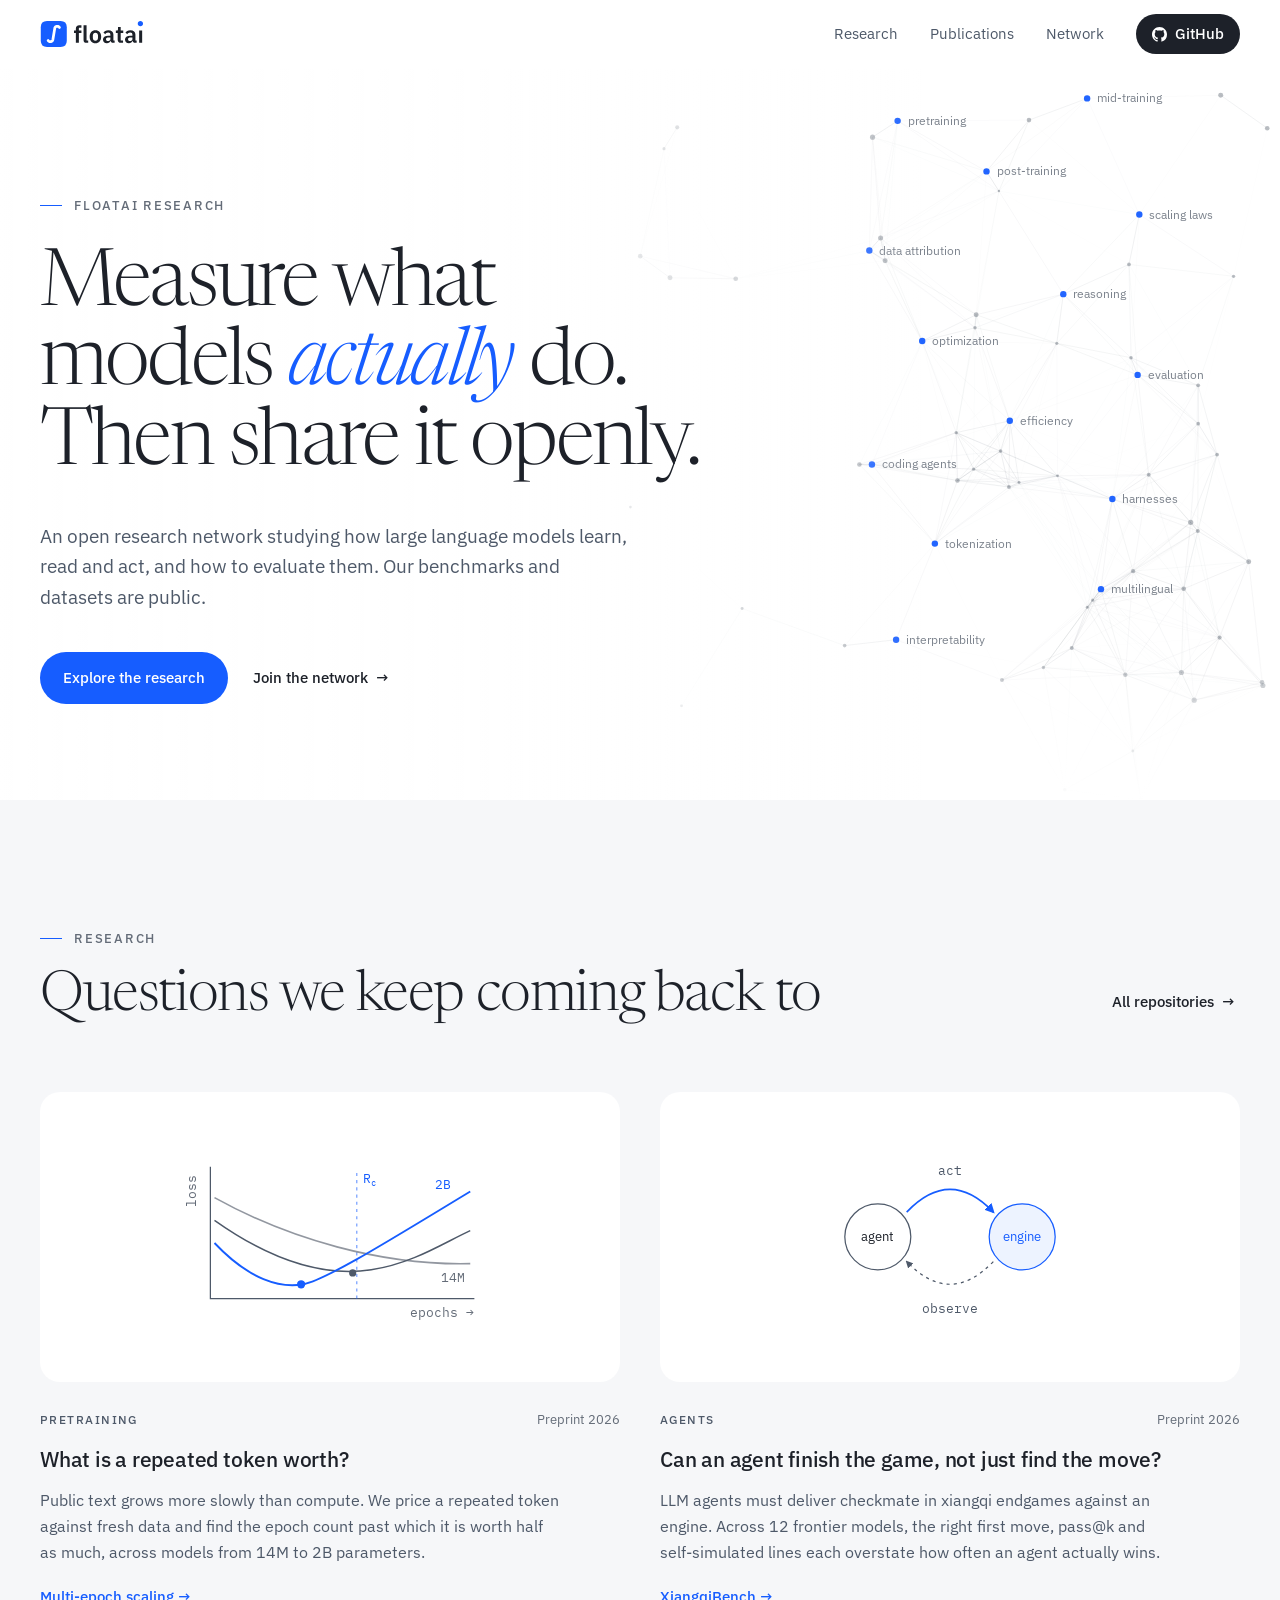
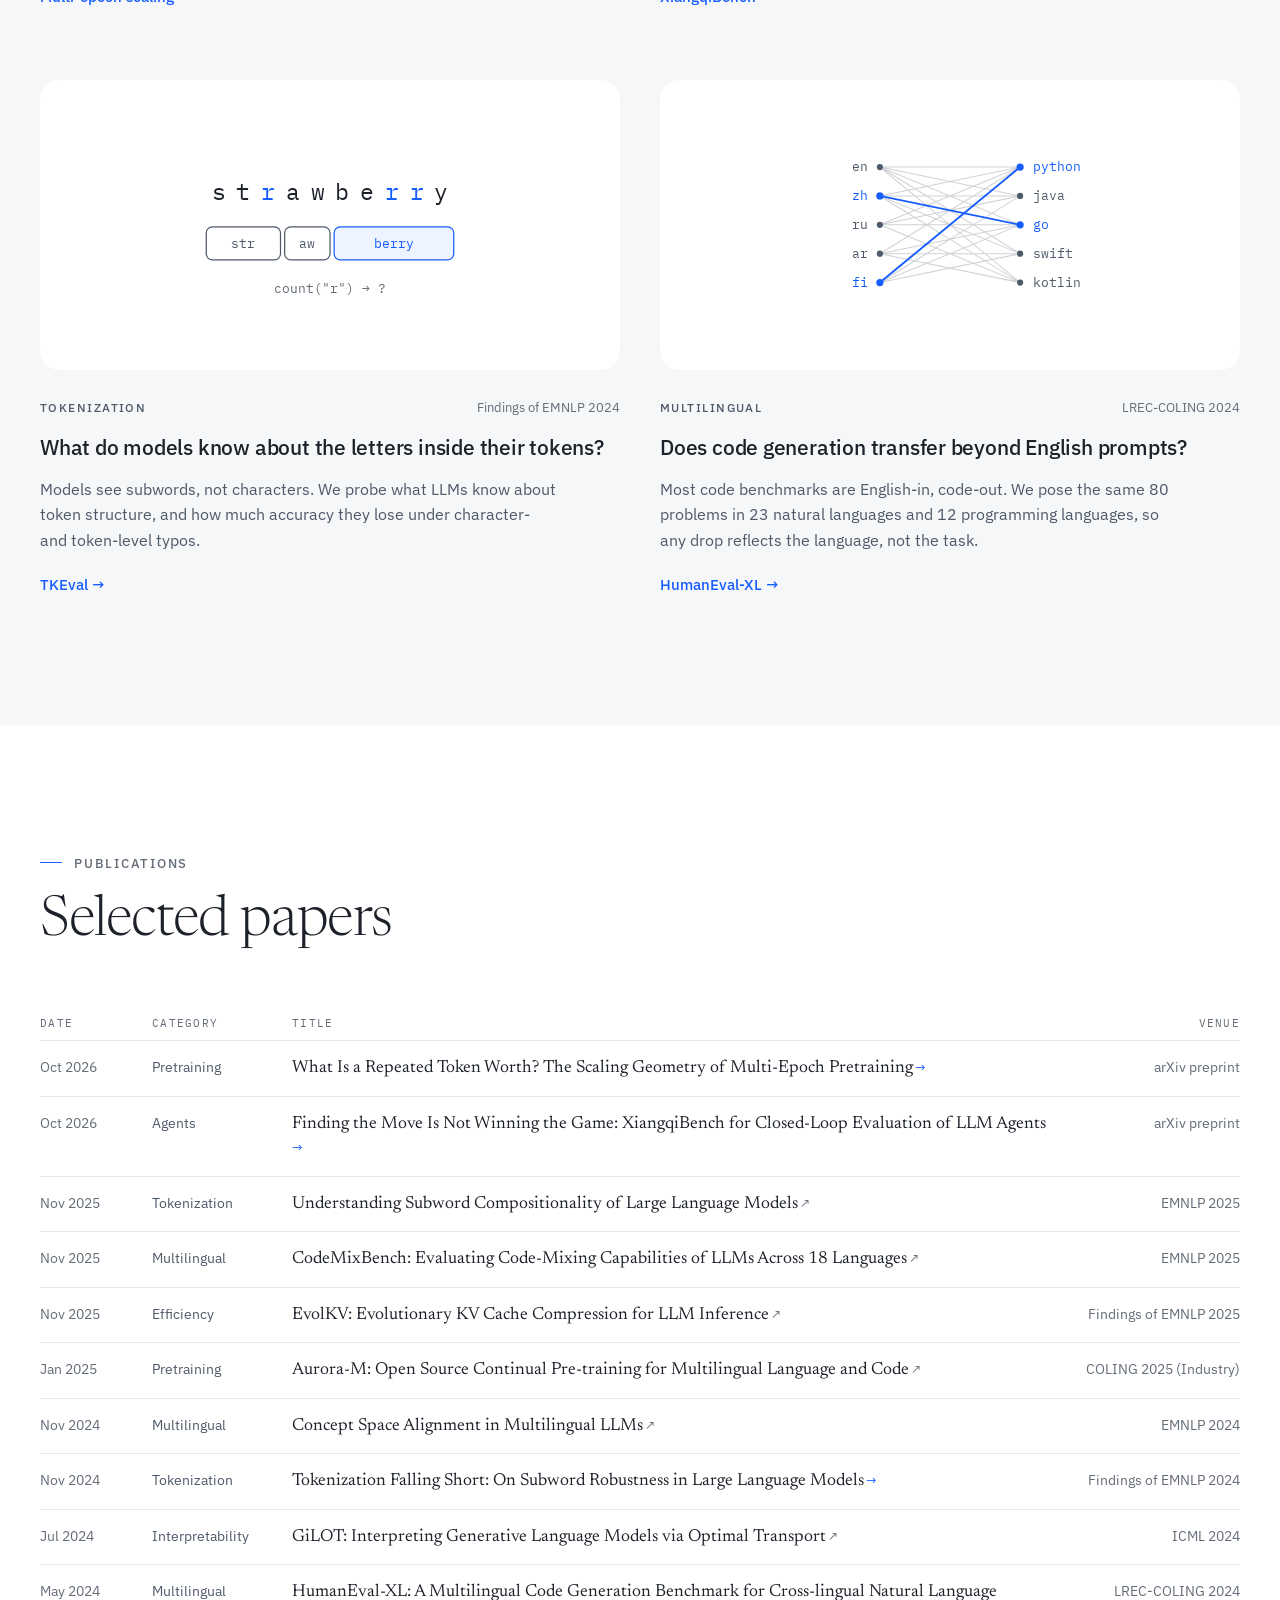
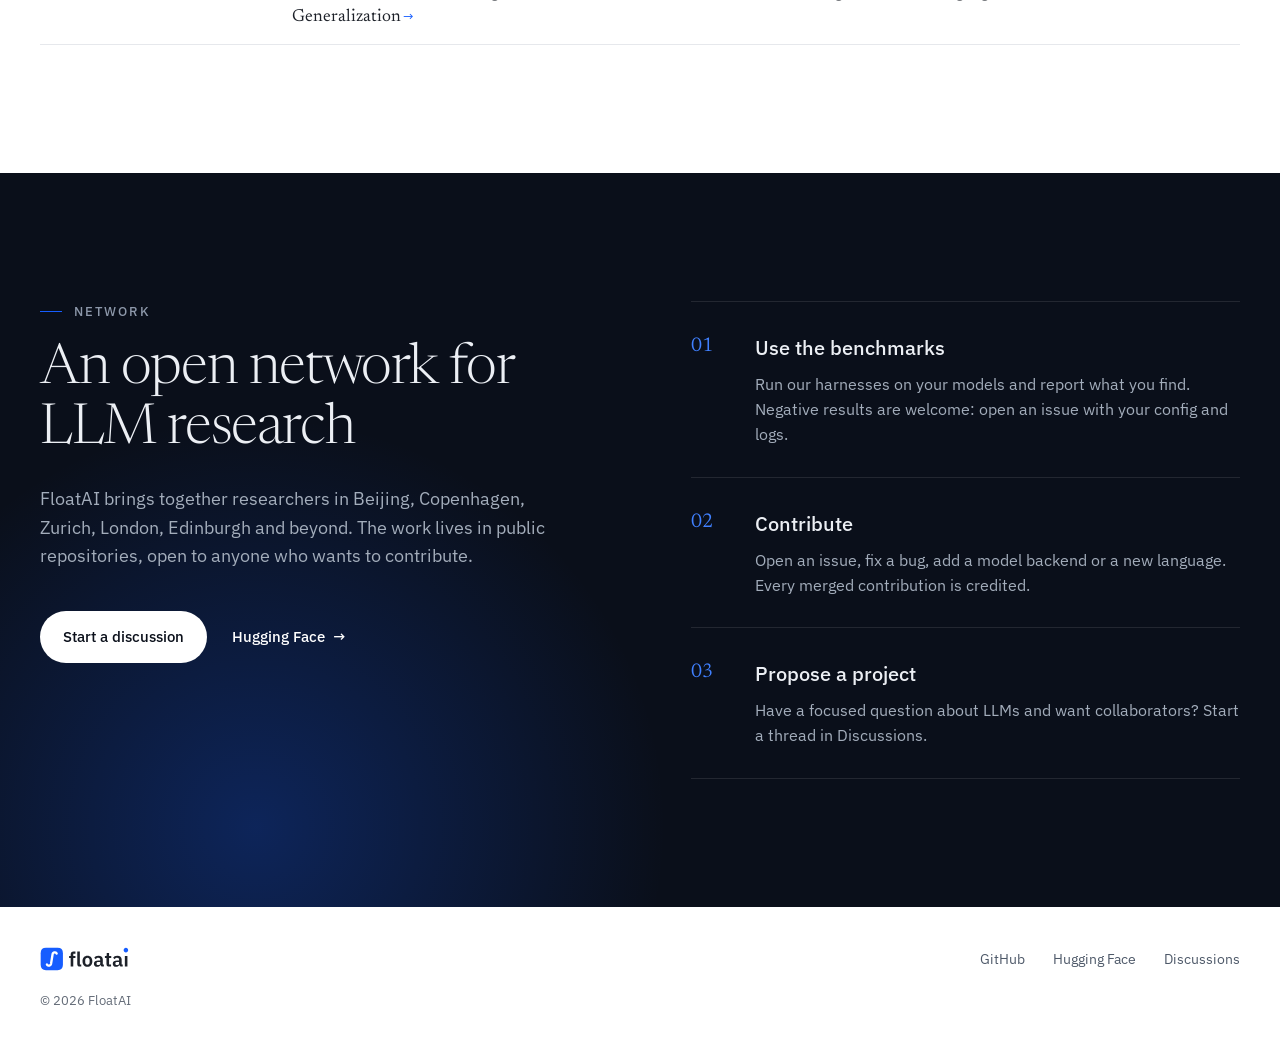
==== commit e9055cef: "Tighten project page type scale" ====
--- a/index.html
+++ b/index.html
@@ -23,7 +23,7 @@
   <link rel="preconnect" href="https://fonts.googleapis.com" />
   <link rel="preconnect" href="https://fonts.gstatic.com" crossorigin />
   <link href="https://fonts.googleapis.com/css2?family=IBM+Plex+Mono:wght@400;500&family=IBM+Plex+Sans:wght@400;500;600&family=Newsreader:ital,opsz,wght@0,6..72,300;0,6..72,400;0,6..72,500;1,6..72,300;1,6..72,400&display=swap" rel="stylesheet" />
-  <link rel="stylesheet" href="/assets/css/site.css?v=20261009p" />
+  <link rel="stylesheet" href="/assets/css/site.css?v=20261009q" />
 </head>
 <body>
   <header class="nav" id="top">
@@ -230,6 +230,6 @@
     </div>
   </footer>
 
-  <script src="/assets/js/site.js?v=20261009p" defer></script>
+  <script src="/assets/js/site.js?v=20261009q" defer></script>
 </body>
 </html>
--- a/assets/css/site.css
+++ b/assets/css/site.css
@@ -149,7 +149,7 @@
 .findings dt { font-size: 12.5px; font-weight: 500; letter-spacing: .14em; text-transform: uppercase; color: var(--blue); }
 .findings dd { margin: 0; }
 .findings dd:last-child { margin-top: 12px; color: var(--ink-2); font-size: 15px; max-width: 40ch; }
-.findings__num { margin-top: 14px !important; font-family: var(--serif); font-weight: 300; font-size: clamp(22px, 2vw, 26px); line-height: 1.1; letter-spacing: -0.025em; color: var(--ink); white-space: nowrap; }
+.findings__num { margin-top: 14px !important; font-family: var(--serif); font-weight: 300; font-size: clamp(20px, 1.7vw, 22px); line-height: 1.15; letter-spacing: -0.02em; color: var(--ink); white-space: nowrap; }
 /* Board */
 .b-line { stroke: var(--ink-3); stroke-width: 1; opacity: .55; fill: none; }
 .b-frame { stroke: var(--ink-2); stroke-width: 1.4; fill: none; }
@@ -219,8 +219,8 @@
 .crumbs a:hover { color: var(--ink); }
 .page-head { padding: clamp(64px, 9vw, 112px) 0 clamp(48px, 6vw, 72px); }
 .page-head .overline { margin-top: 40px; }
-.page-title { margin-top: 20px; font-family: var(--serif); font-weight: 300; font-size: clamp(44px, 6vw, 84px); line-height: 1; letter-spacing: -0.035em; max-width: 16ch; text-wrap: balance; }
-.page-paper { margin-top: 24px; font-family: var(--serif); font-size: clamp(20px, 2vw, 26px); line-height: 1.3; color: var(--ink-2); max-width: 44ch; }
+.page-title { margin-top: 20px; font-family: var(--serif); font-weight: 300; font-size: clamp(38px, 4.2vw, 56px); line-height: 1.06; letter-spacing: -0.03em; max-width: 20ch; text-wrap: balance; }
+.page-paper { margin-top: 18px; font-family: var(--serif); font-size: clamp(18px, 1.5vw, 21px); line-height: 1.3; color: var(--ink-2); max-width: 44ch; }
 .page-authors { margin-top: 20px; font-size: 16px; color: var(--ink); }
 .page-venue { margin-top: 4px; font-size: 14.5px; color: var(--ink-3); }
 .page-actions { margin-top: 32px; display: flex; flex-wrap: wrap; gap: 12px; }
@@ -236,7 +236,7 @@
 .block:first-child { border-top: 0; }
 .block__label { font-size: 12.5px; font-weight: 500; letter-spacing: .14em; text-transform: uppercase; color: var(--ink-3); padding-top: 6px; }
 .block__body { max-width: 760px; }
-.block__body > p { font-size: 18px; color: var(--ink-2); }
+.block__body > p { font-size: 17px; line-height: 1.65; color: var(--ink-2); }
 .block__body > p + p { margin-top: 16px; }
 .block__body .findings { margin-top: 0; grid-template-columns: repeat(2, minmax(0, 1fr)); gap: 40px; }
 .block__body .facts { margin-top: 0; }
@@ -244,13 +244,13 @@
 .questions { list-style: none; margin: 0; padding: 0; counter-reset: q; }
 .questions li { counter-increment: q; display: grid; grid-template-columns: 40px 1fr; padding: 18px 0; border-top: 1px solid var(--line); }
 .questions li:last-child { border-bottom: 1px solid var(--line); }
-.questions li::before { content: counter(q, decimal-leading-zero); font-family: var(--serif); font-size: 18px; color: var(--blue); }
+.questions li::before { content: counter(q, decimal-leading-zero); font-family: var(--serif); font-size: 16px; color: var(--blue); }
 .questions b { display: block; font-weight: 500; }
 .questions span { color: var(--ink-2); font-size: 15.5px; }
 
 /* XiangqiBench: shared controls */
 .block__body--wide { max-width: 940px; }
-.block__body > .block__lead { margin-bottom: 32px; font-size: 17px; max-width: 64ch; }
+.block__body > .block__lead { margin-bottom: 32px; font-size: 16.5px; max-width: 64ch; }
 .sr-only { position: absolute; width: 1px; height: 1px; overflow: hidden; clip: rect(0 0 0 0); white-space: nowrap; }
 .switch { display: inline-flex; gap: 20px; }
 .switch__btn { appearance: none; border: 0; background: transparent; color: var(--ink-3); font: 500 14px var(--sans); padding: 6px 0; box-shadow: inset 0 -1.5px 0 transparent; cursor: pointer; transition: color .2s, box-shadow .2s; }
@@ -409,7 +409,7 @@
 .page-affil { margin-top: 6px; display: flex; flex-wrap: wrap; gap: 2px 18px; font-size: 14px; color: var(--ink-3); }
 .page-stats { margin-top: 56px; display: grid; grid-template-columns: repeat(4, minmax(0, 1fr)); gap: 0 32px; }
 .page-stats div { padding-top: 18px; border-top: 1px solid var(--line); }
-.page-stats b { display: block; font-family: var(--serif); font-weight: 300; font-size: clamp(22px, 2vw, 26px); line-height: 1.1; letter-spacing: -0.015em; white-space: nowrap; }
+.page-stats b { display: block; font-family: var(--serif); font-weight: 300; font-size: clamp(20px, 1.7vw, 22px); line-height: 1.1; letter-spacing: -0.015em; white-space: nowrap; }
 .page-stats span { display: block; margin-top: 8px; font-size: 13.5px; color: var(--ink-3); max-width: 24ch; }
 
 /* In-page navigation */
@@ -426,7 +426,7 @@
 .block__body > * + .sub, .block__body > .sub + * { margin-top: 16px; }
 .block__body .sub { font-size: 18px; font-weight: 500; letter-spacing: -0.005em; }
 .block__body > * + .sub { margin-top: 48px; }
-.block__body > .lede { font-size: 18px; color: var(--ink-2); }
+.block__body > .lede { font-size: 17px; line-height: 1.65; color: var(--ink-2); }
 .block__body > * + .lede, .block__body > * + p { margin-top: 16px; }
 .block__body > p.small { font-size: 15px; }
 .prose-num { font-variant-numeric: tabular-nums; }
@@ -509,7 +509,7 @@
 .eq .eq__tag { margin: 0; }
 .eq__tag { display: flex; justify-content: space-between; gap: 12px; font-size: 12.5px; font-weight: 500; letter-spacing: .12em; text-transform: uppercase; color: var(--blue); }
 .eq__tag span { font: 400 12px var(--mono); letter-spacing: 0; text-transform: none; color: var(--ink-3); }
-.eq .eq__f { margin-top: 16px; font-family: var(--serif); font-weight: 300; font-size: clamp(20px, 1.8vw, 24px); line-height: 1.25; letter-spacing: -0.01em; color: var(--ink); }
+.eq .eq__f { margin-top: 14px; font-family: var(--serif); font-weight: 300; font-size: clamp(18px, 1.5vw, 20px); line-height: 1.25; letter-spacing: -0.01em; color: var(--ink); }
 .eq__f var { font-style: italic; }
 .eq__f sup, .eq__f sub { font-size: .55em; }
 .eq p { margin-top: 12px; font-size: 14.5px; color: var(--ink-2); }
@@ -535,7 +535,7 @@
 .readout { display: grid; grid-template-columns: repeat(2, minmax(0, 1fr)); gap: 16px 20px; }
 .readout div { min-width: 0; }
 .readout dt { font-size: 12.5px; color: var(--ink-3); }
-.readout dd { margin: 4px 0 0; font-family: var(--serif); font-weight: 300; font-size: 22px; line-height: 1.1; letter-spacing: -0.015em; color: var(--ink); font-variant-numeric: tabular-nums; }
+.readout dd { margin: 4px 0 0; font-family: var(--serif); font-weight: 300; font-size: 20px; line-height: 1.1; letter-spacing: -0.015em; color: var(--ink); font-variant-numeric: tabular-nums; }
 .readout dd small { font-family: var(--sans); font-size: 13px; letter-spacing: 0; color: var(--ink-3); margin-left: 4px; }
 .verdict { padding: 12px 14px; border-radius: 12px; font-size: 14.5px; background: var(--bg); color: var(--ink-2); border: 1px solid var(--line); }
 .verdict b { color: var(--ink); font-weight: 500; }
@@ -668,7 +668,7 @@
 
 @media (max-width: 560px) {
   .pipe { grid-template-columns: minmax(0, 1fr); }
-  .readout dd { font-size: 20px; }
+  .readout dd { font-size: 18px; }
   .heat td { min-width: 44px; }
   .pager { grid-template-columns: minmax(0, 1fr) minmax(0, 1fr); }
   .pager__all { display: none; }
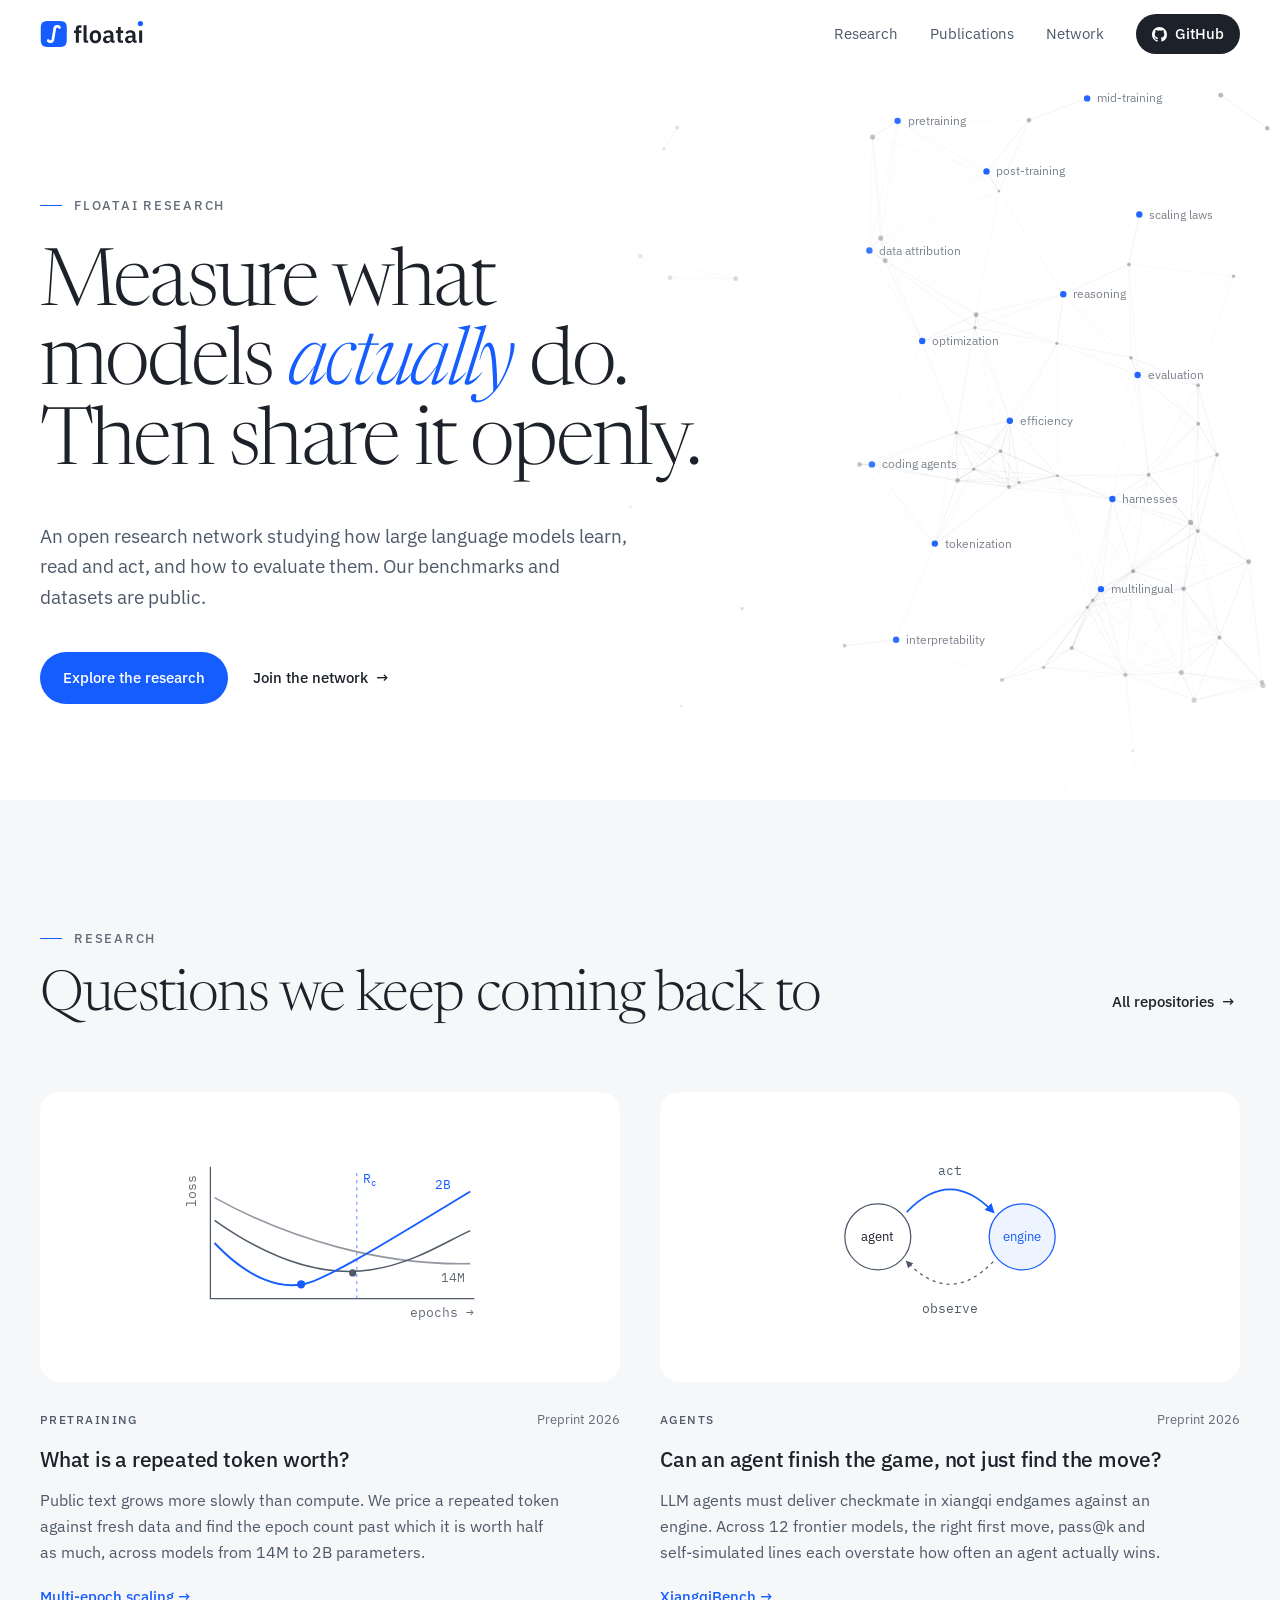
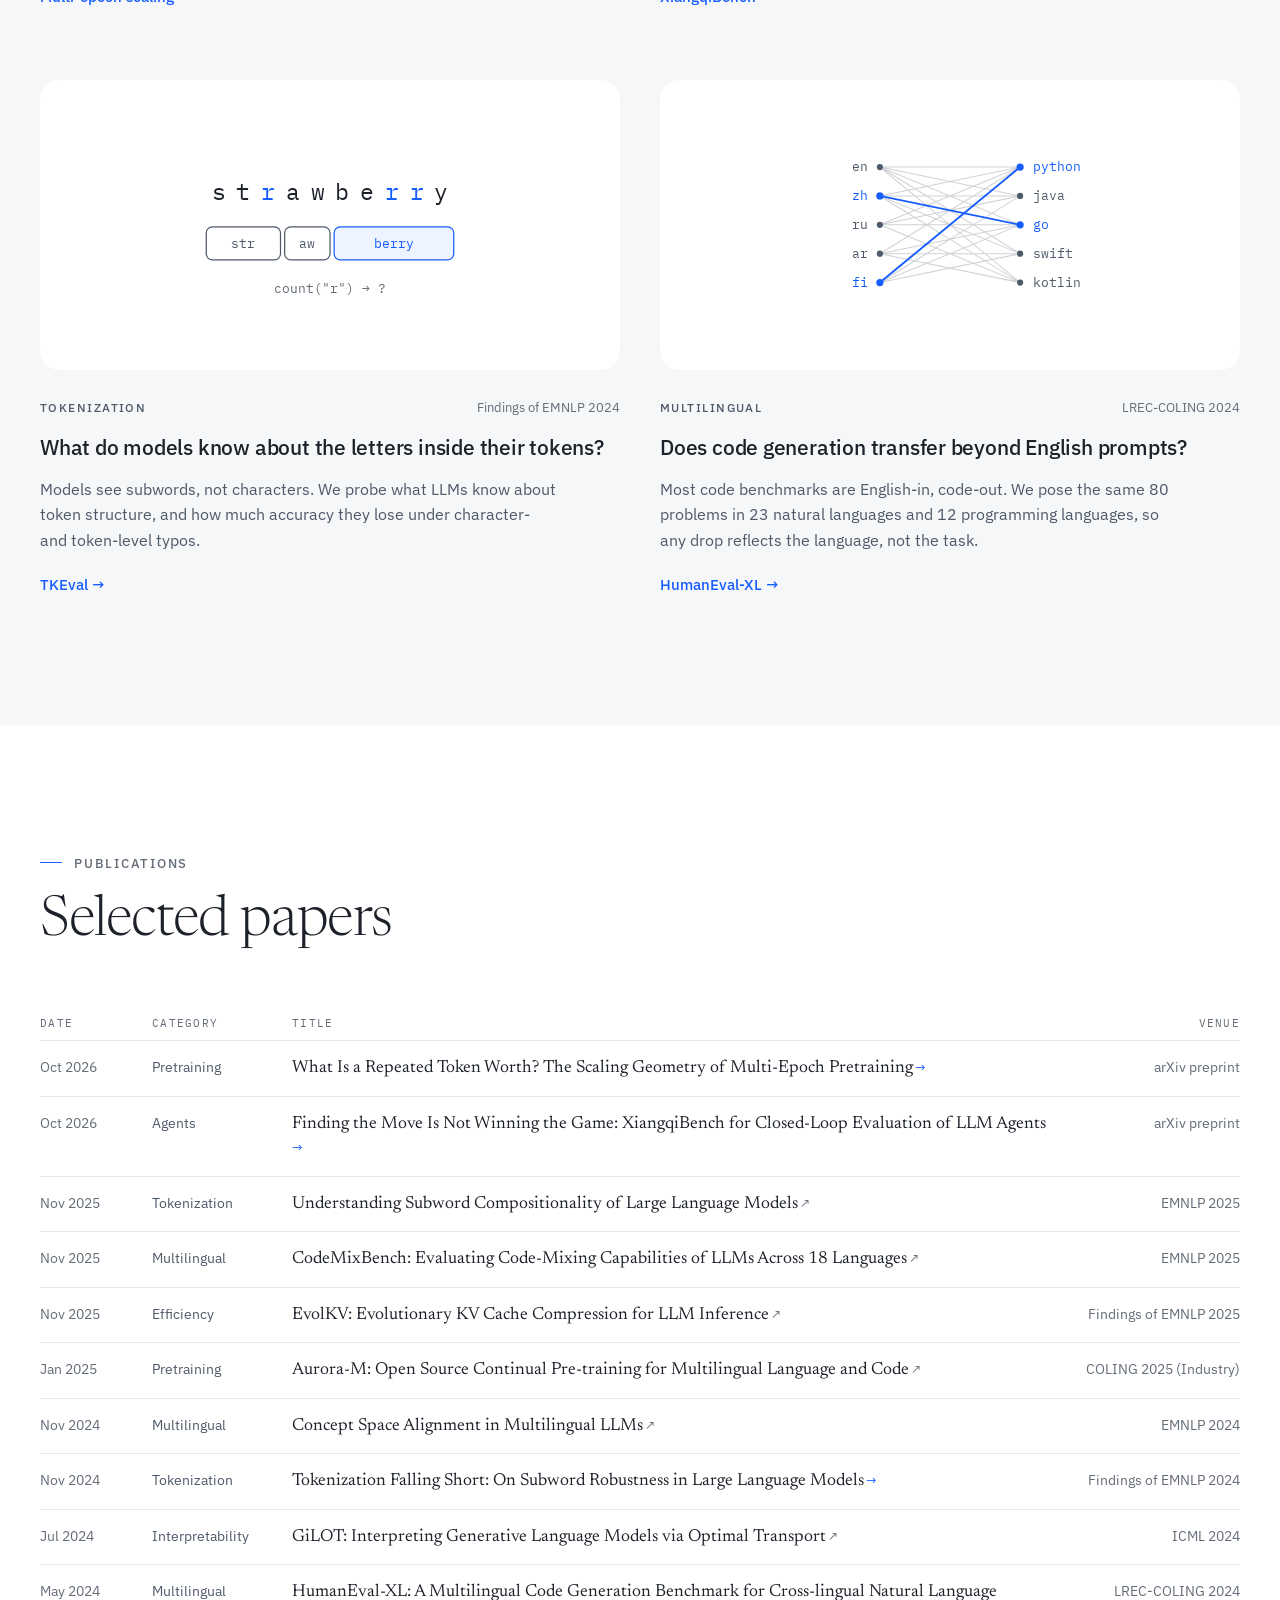
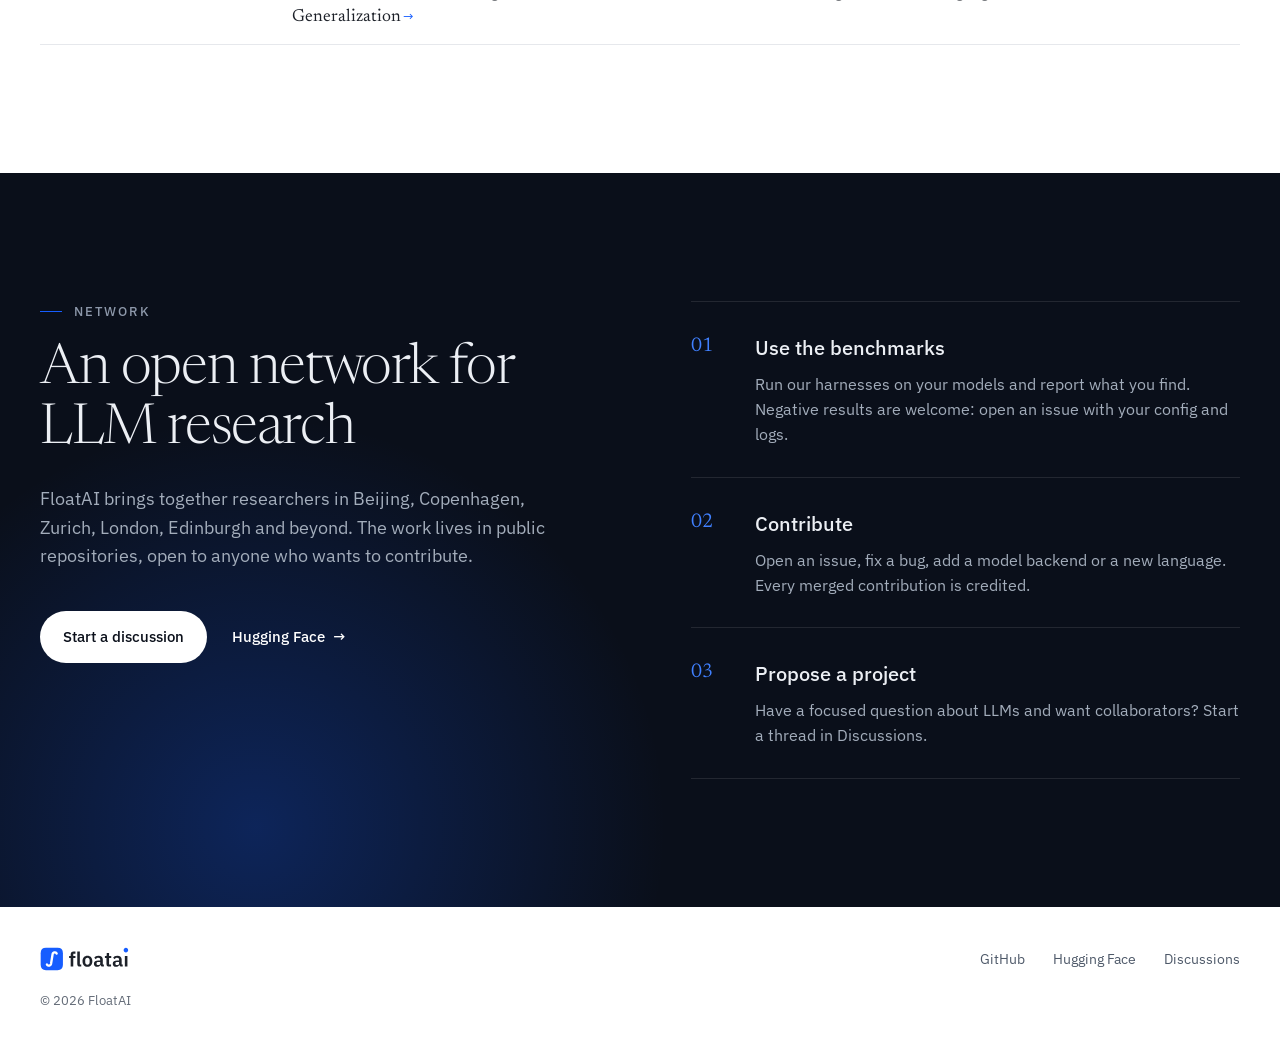
==== commit 004a63ea: "Typeset fitted laws with KaTeX" ====
--- a/index.html
+++ b/index.html
@@ -23,7 +23,7 @@
   <link rel="preconnect" href="https://fonts.googleapis.com" />
   <link rel="preconnect" href="https://fonts.gstatic.com" crossorigin />
   <link href="https://fonts.googleapis.com/css2?family=IBM+Plex+Mono:wght@400;500&family=IBM+Plex+Sans:wght@400;500;600&family=Newsreader:ital,opsz,wght@0,6..72,300;0,6..72,400;0,6..72,500;1,6..72,300;1,6..72,400&display=swap" rel="stylesheet" />
-  <link rel="stylesheet" href="/assets/css/site.css?v=20261009q" />
+  <link rel="stylesheet" href="/assets/css/site.css?v=20261009r" />
 </head>
 <body>
   <header class="nav" id="top">
@@ -230,6 +230,6 @@
     </div>
   </footer>
 
-  <script src="/assets/js/site.js?v=20261009q" defer></script>
+  <script src="/assets/js/site.js?v=20261009r" defer></script>
 </body>
 </html>
--- a/assets/css/site.css
+++ b/assets/css/site.css
@@ -504,15 +504,23 @@
 .legend__ramp { width: 120px; height: 8px; border-radius: 4px; background: linear-gradient(90deg, var(--bg-tint), var(--blue)); border: 1px solid var(--line); }
 
 /* Equations */
-.eqs { display: grid; grid-template-columns: repeat(2, minmax(0, 1fr)); gap: 16px; }
-.eq { min-width: 0; padding: 24px 26px 26px; border-radius: 16px; background: var(--bg-tint); }
-.eq .eq__tag { margin: 0; }
-.eq__tag { display: flex; justify-content: space-between; gap: 12px; font-size: 12.5px; font-weight: 500; letter-spacing: .12em; text-transform: uppercase; color: var(--blue); }
-.eq__tag span { font: 400 12px var(--mono); letter-spacing: 0; text-transform: none; color: var(--ink-3); }
-.eq .eq__f { margin-top: 14px; font-family: var(--serif); font-weight: 300; font-size: clamp(18px, 1.5vw, 20px); line-height: 1.25; letter-spacing: -0.01em; color: var(--ink); }
-.eq__f var { font-style: italic; }
-.eq__f sup, .eq__f sub { font-size: .55em; }
-.eq p { margin-top: 12px; font-size: 14.5px; color: var(--ink-2); }
+.laws { list-style: none; margin: 0; padding: 0; border-top: 1px solid var(--line); }
+.law { display: grid; grid-template-columns: 180px minmax(0, 1fr); gap: 32px; padding: 28px 0 30px; border-bottom: 1px solid var(--line); }
+.law__name { margin: 0; padding-top: 4px; font: 500 15px/1.4 var(--sans); color: var(--ink); }
+.law__ref { display: block; margin-top: 4px; font: 400 12px var(--mono); color: var(--ink-3); }
+.law__name .katex { font-size: 1.08em; }
+.law__eq { color: var(--ink); font-size: 16px; overflow-x: auto; overflow-y: hidden; }
+.law__eq .katex-display { margin: 0; padding: 2px 0; }
+.law__eq .katex { font-size: 1.24em; }
+.law__eq .katex .tag { color: var(--ink-3); font-size: .78em; }
+.law__body p { margin-top: 14px; font-size: 15px; line-height: 1.6; color: var(--ink-2); max-width: 62ch; }
+.law__body p .katex { font-size: 1.06em; white-space: nowrap; }
+[data-math]:not(.is-typeset) { visibility: hidden; }
+@media (max-width: 720px) {
+  .law { grid-template-columns: 1fr; gap: 14px; padding: 24px 0; }
+  .law__ref { display: inline; margin: 0 0 0 8px; }
+  .law__eq { font-size: 13px; }
+}
 
 /* Two-up comparison */
 .duo { display: grid; grid-template-columns: repeat(2, minmax(0, 1fr)); gap: 16px; }
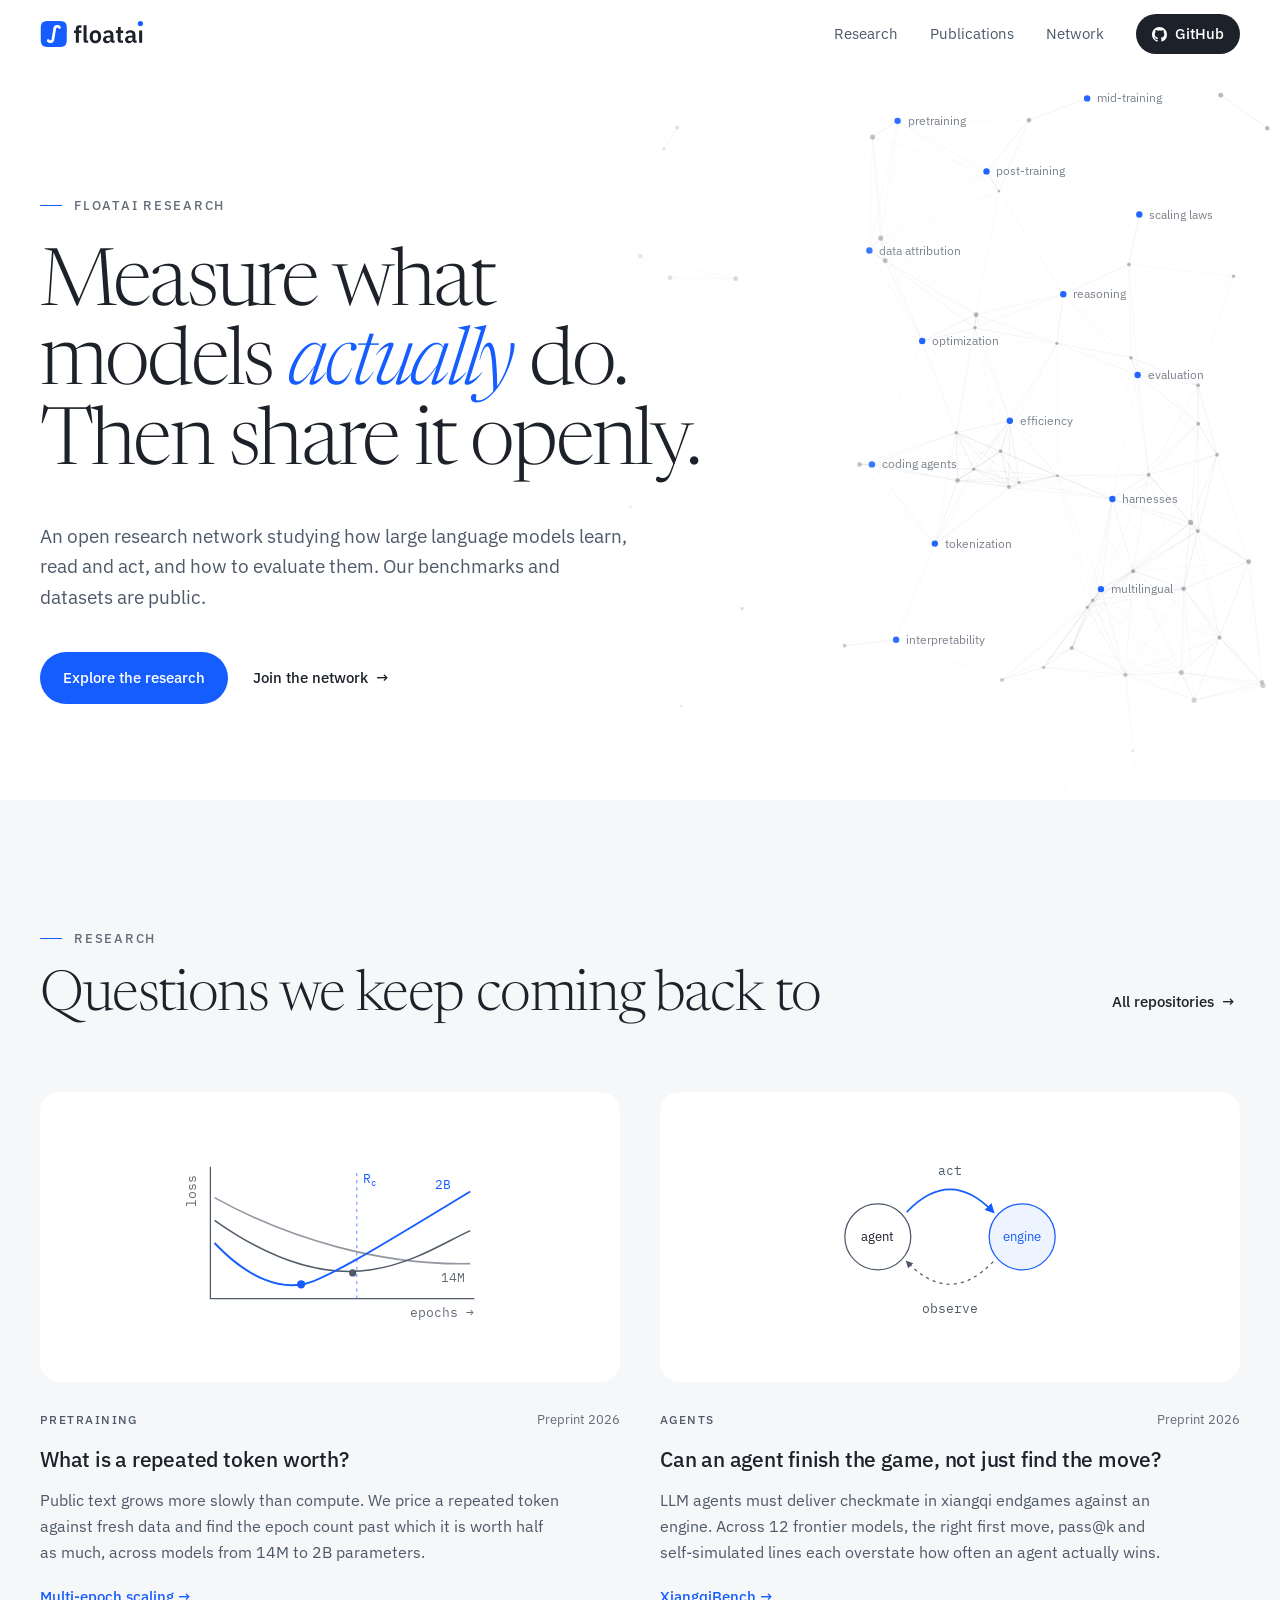
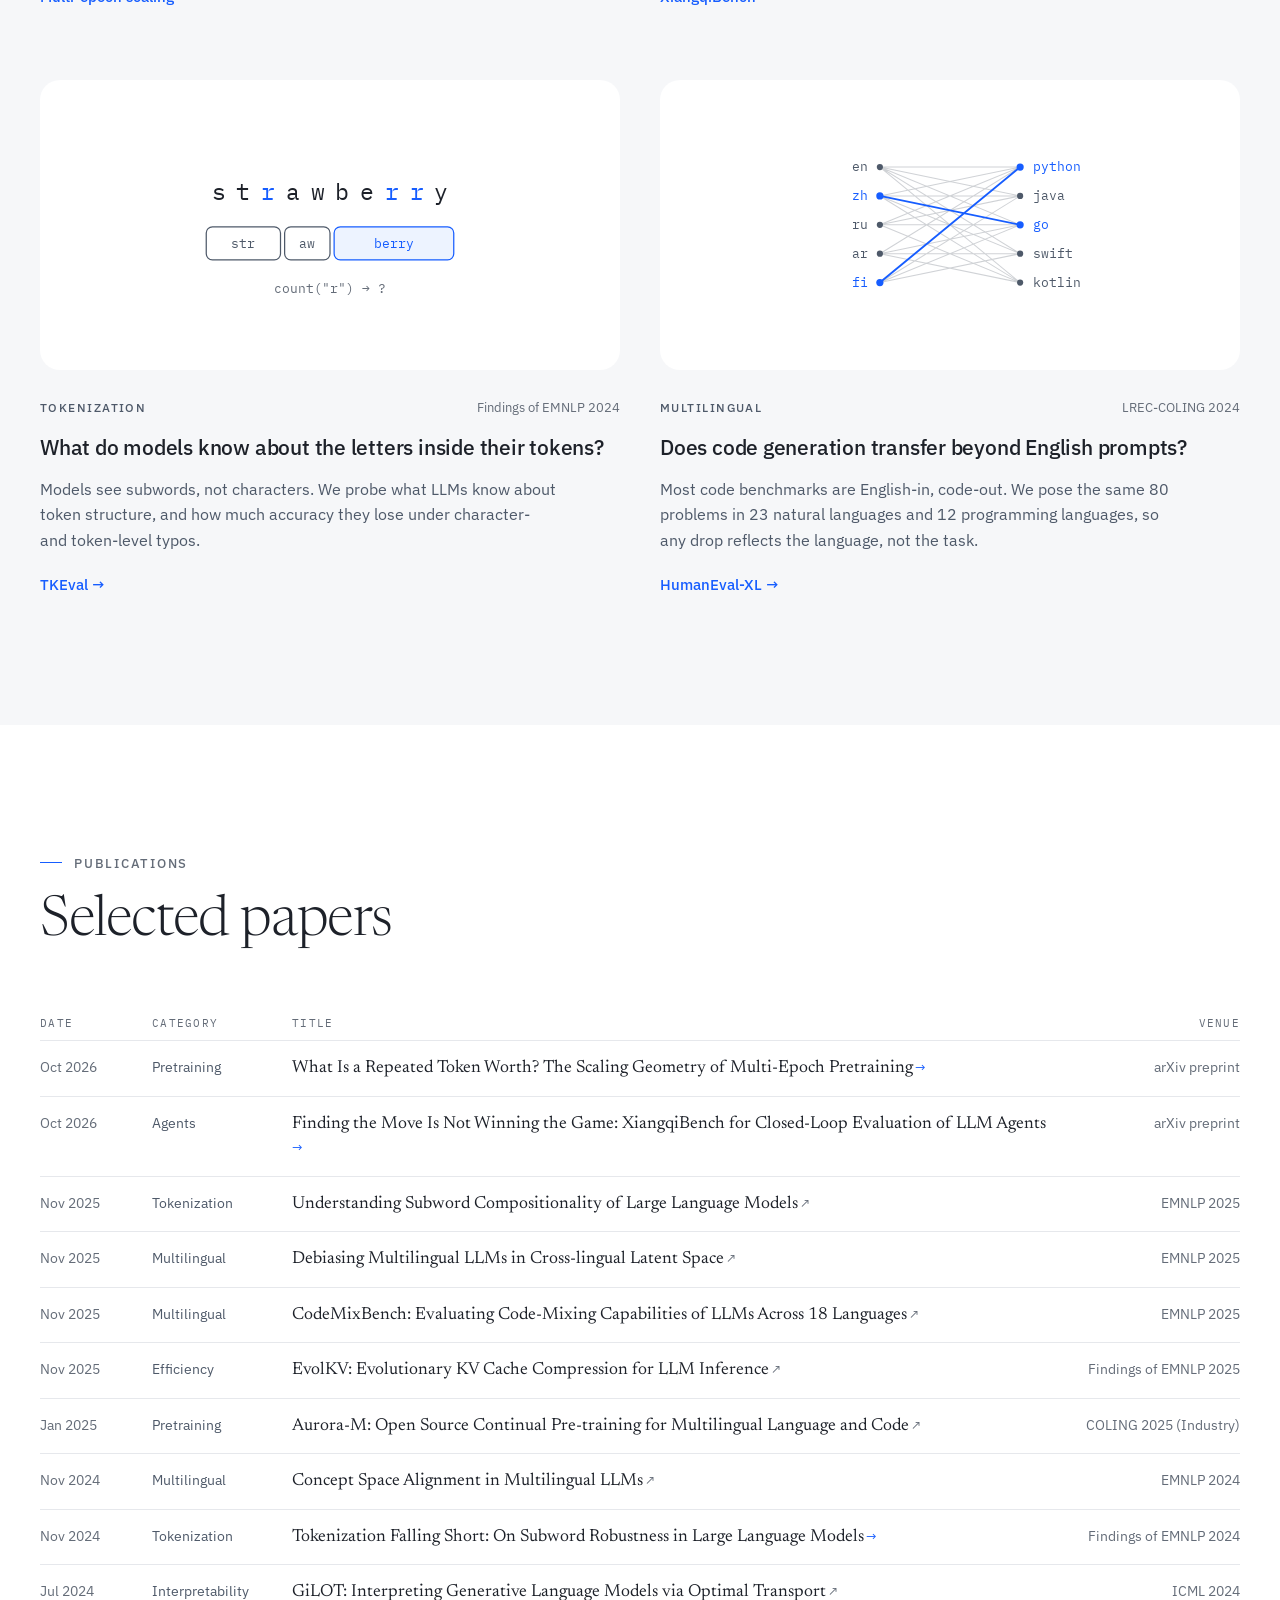
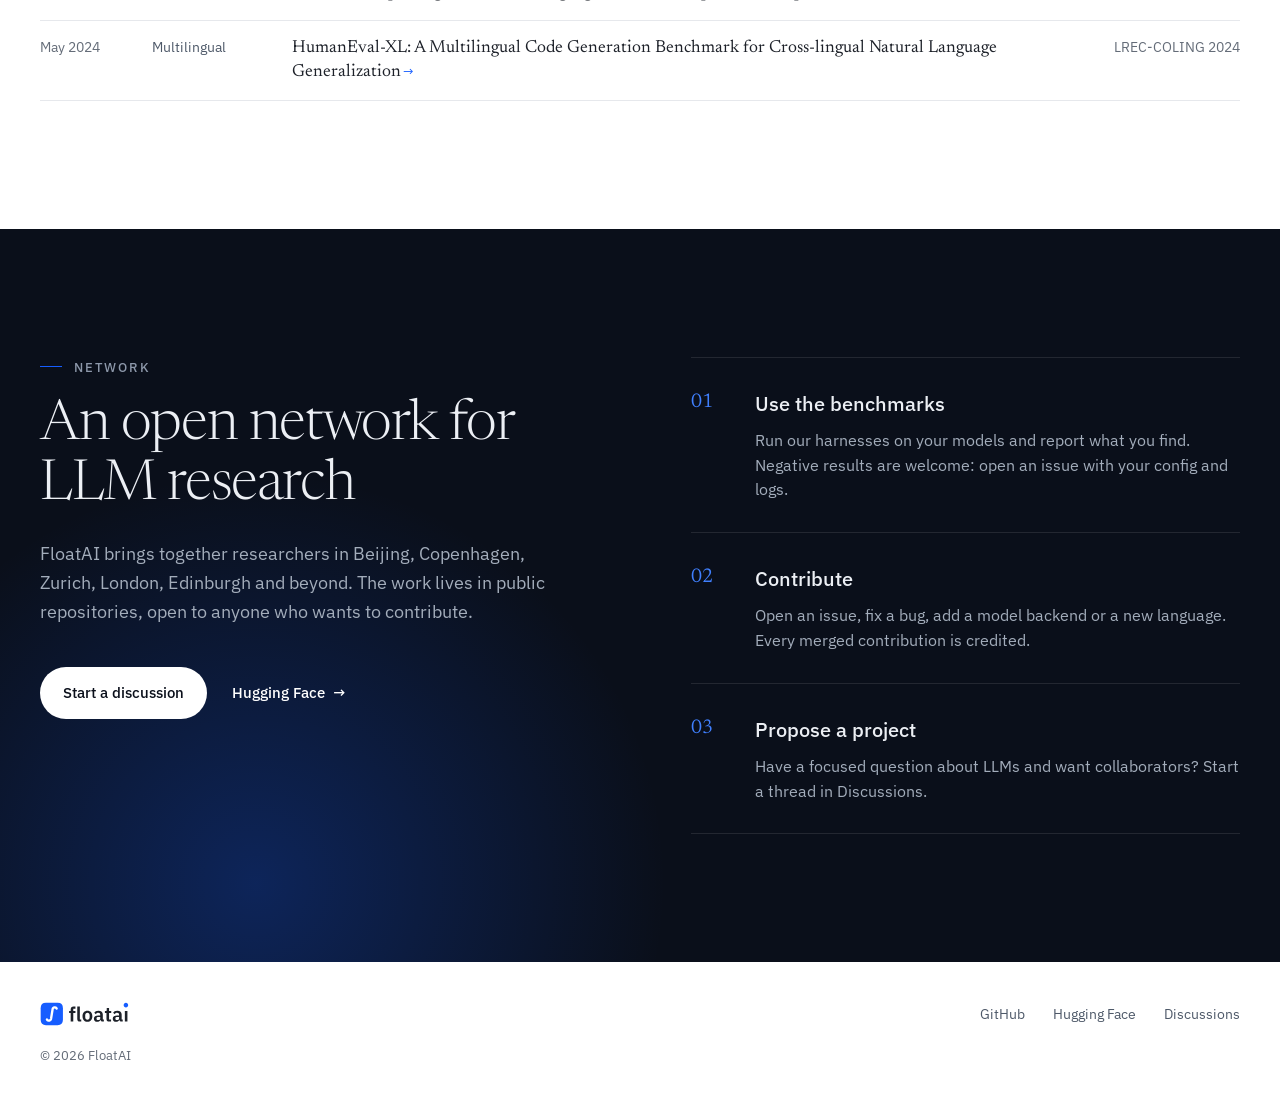
==== commit 655e4b66: "Self-host KaTeX and load it on any page with data-math" ====
--- a/index.html
+++ b/index.html
@@ -23,7 +23,7 @@
   <link rel="preconnect" href="https://fonts.googleapis.com" />
   <link rel="preconnect" href="https://fonts.gstatic.com" crossorigin />
   <link href="https://fonts.googleapis.com/css2?family=IBM+Plex+Mono:wght@400;500&family=IBM+Plex+Sans:wght@400;500;600&family=Newsreader:ital,opsz,wght@0,6..72,300;0,6..72,400;0,6..72,500;1,6..72,300;1,6..72,400&display=swap" rel="stylesheet" />
-  <link rel="stylesheet" href="/assets/css/site.css?v=20261009r" />
+  <link rel="stylesheet" href="/assets/css/site.css?v=20261009t" />
 </head>
 <body>
   <header class="nav" id="top">
@@ -230,6 +230,6 @@
     </div>
   </footer>
 
-  <script src="/assets/js/site.js?v=20261009r" defer></script>
+  <script src="/assets/js/site.js?v=20261009t" defer></script>
 </body>
 </html>
--- a/assets/css/site.css
+++ b/assets/css/site.css
@@ -504,18 +504,18 @@
 .legend__ramp { width: 120px; height: 8px; border-radius: 4px; background: linear-gradient(90deg, var(--bg-tint), var(--blue)); border: 1px solid var(--line); }
 
 /* Equations */
+[data-math] .katex { font-size: 1.08em; }
+[data-math] p .katex, p[data-math] .katex { white-space: nowrap; }
+[data-math]:not(.is-typeset) { visibility: hidden; }
 .laws { list-style: none; margin: 0; padding: 0; border-top: 1px solid var(--line); }
 .law { display: grid; grid-template-columns: 180px minmax(0, 1fr); gap: 32px; padding: 28px 0 30px; border-bottom: 1px solid var(--line); }
 .law__name { margin: 0; padding-top: 4px; font: 500 15px/1.4 var(--sans); color: var(--ink); }
 .law__ref { display: block; margin-top: 4px; font: 400 12px var(--mono); color: var(--ink-3); }
-.law__name .katex { font-size: 1.08em; }
 .law__eq { color: var(--ink); font-size: 16px; overflow-x: auto; overflow-y: hidden; }
 .law__eq .katex-display { margin: 0; padding: 2px 0; }
 .law__eq .katex { font-size: 1.24em; }
 .law__eq .katex .tag { color: var(--ink-3); font-size: .78em; }
 .law__body p { margin-top: 14px; font-size: 15px; line-height: 1.6; color: var(--ink-2); max-width: 62ch; }
-.law__body p .katex { font-size: 1.06em; white-space: nowrap; }
-[data-math]:not(.is-typeset) { visibility: hidden; }
 @media (max-width: 720px) {
   .law { grid-template-columns: 1fr; gap: 14px; padding: 24px 0; }
   .law__ref { display: inline; margin: 0 0 0 8px; }
@@ -527,6 +527,9 @@
 .duo > div { padding: 22px 24px; border: 1px solid var(--line); border-radius: 16px; }
 .duo small { display: block; font-size: 12.5px; font-weight: 500; letter-spacing: .12em; text-transform: uppercase; color: var(--ink-3); }
 .duo b { display: block; margin-top: 10px; font-size: 17px; font-weight: 500; }
+.duo__eq { margin-top: 12px; font-size: 15px; color: var(--ink); overflow-x: auto; overflow-y: hidden; }
+.duo__eq .katex-display { margin: 0; padding: 2px 0; text-align: left; }
+.duo__eq .katex-display > .katex { text-align: left; font-size: 1.24em; }
 .duo p { margin-top: 8px; font-size: 14.5px; color: var(--ink-2); }
 .duo code, .tasks code, .io code { font-family: var(--mono); font-size: .92em; }
 
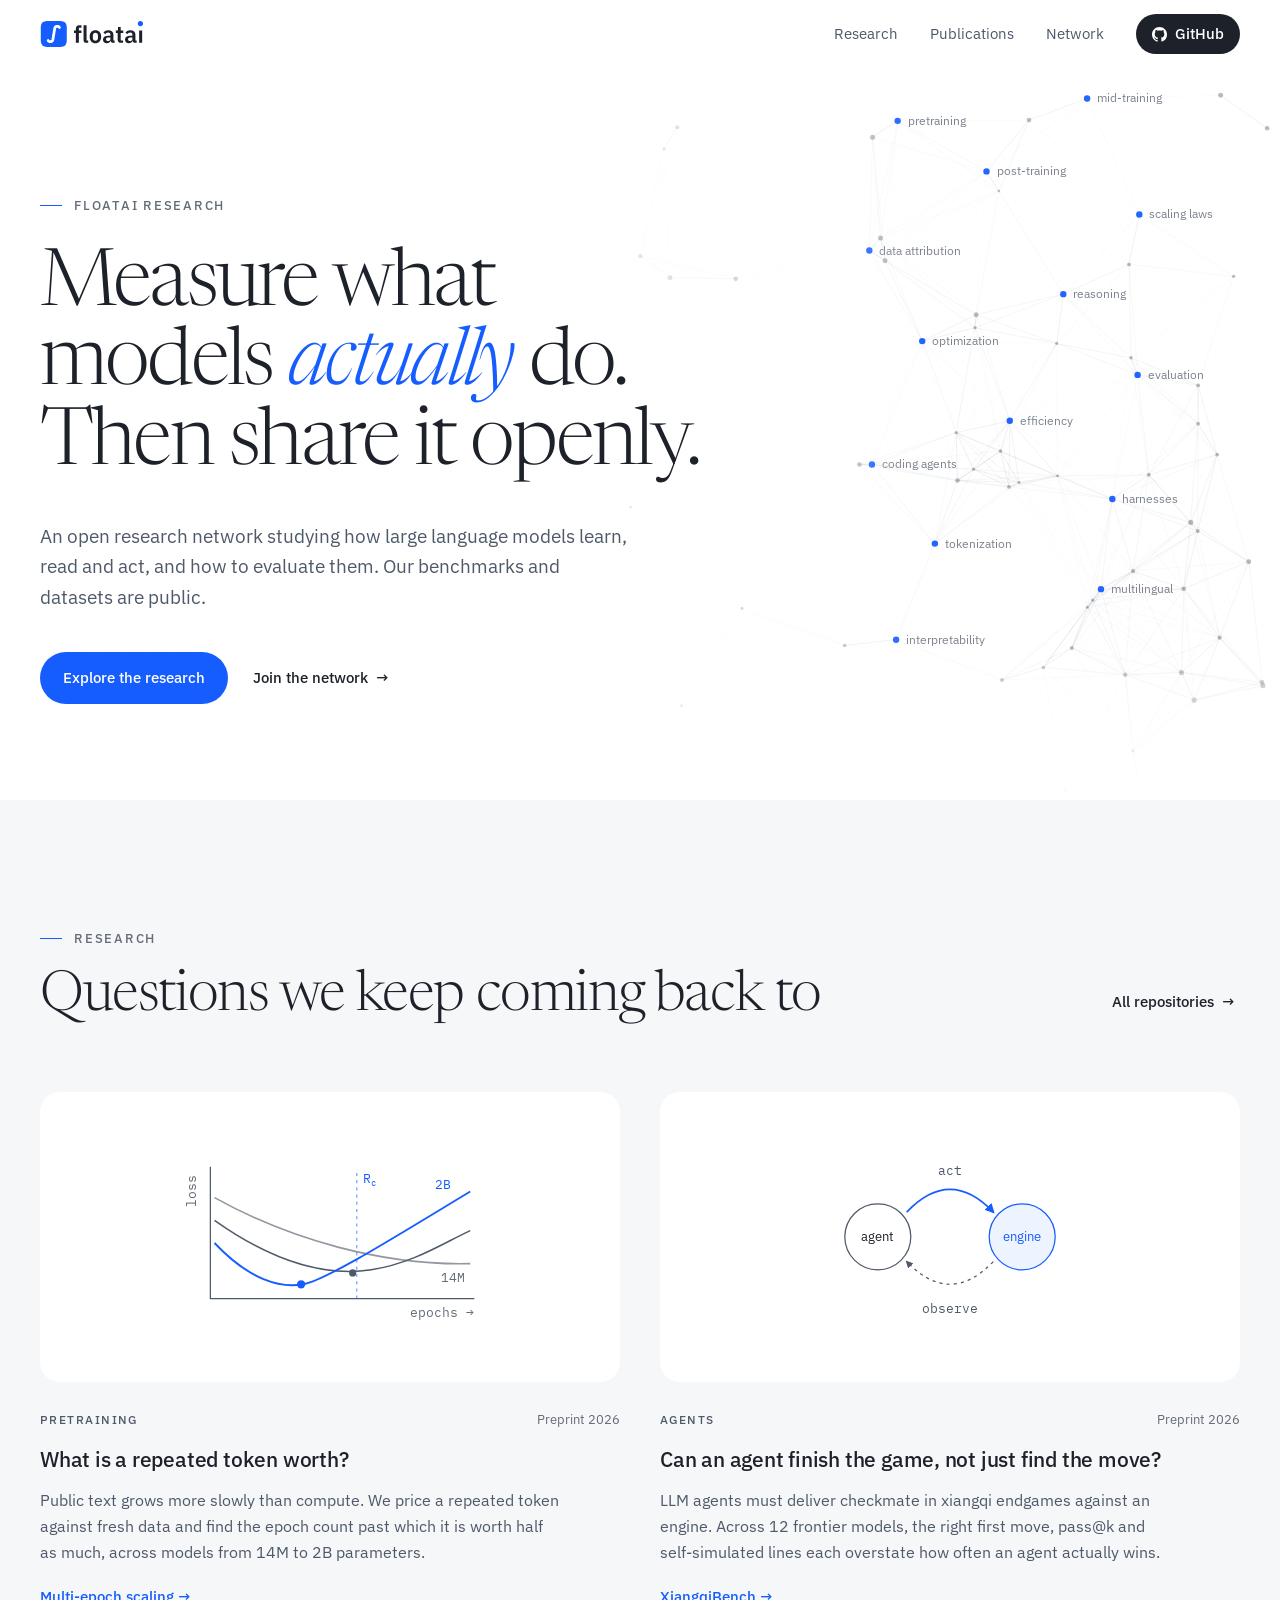
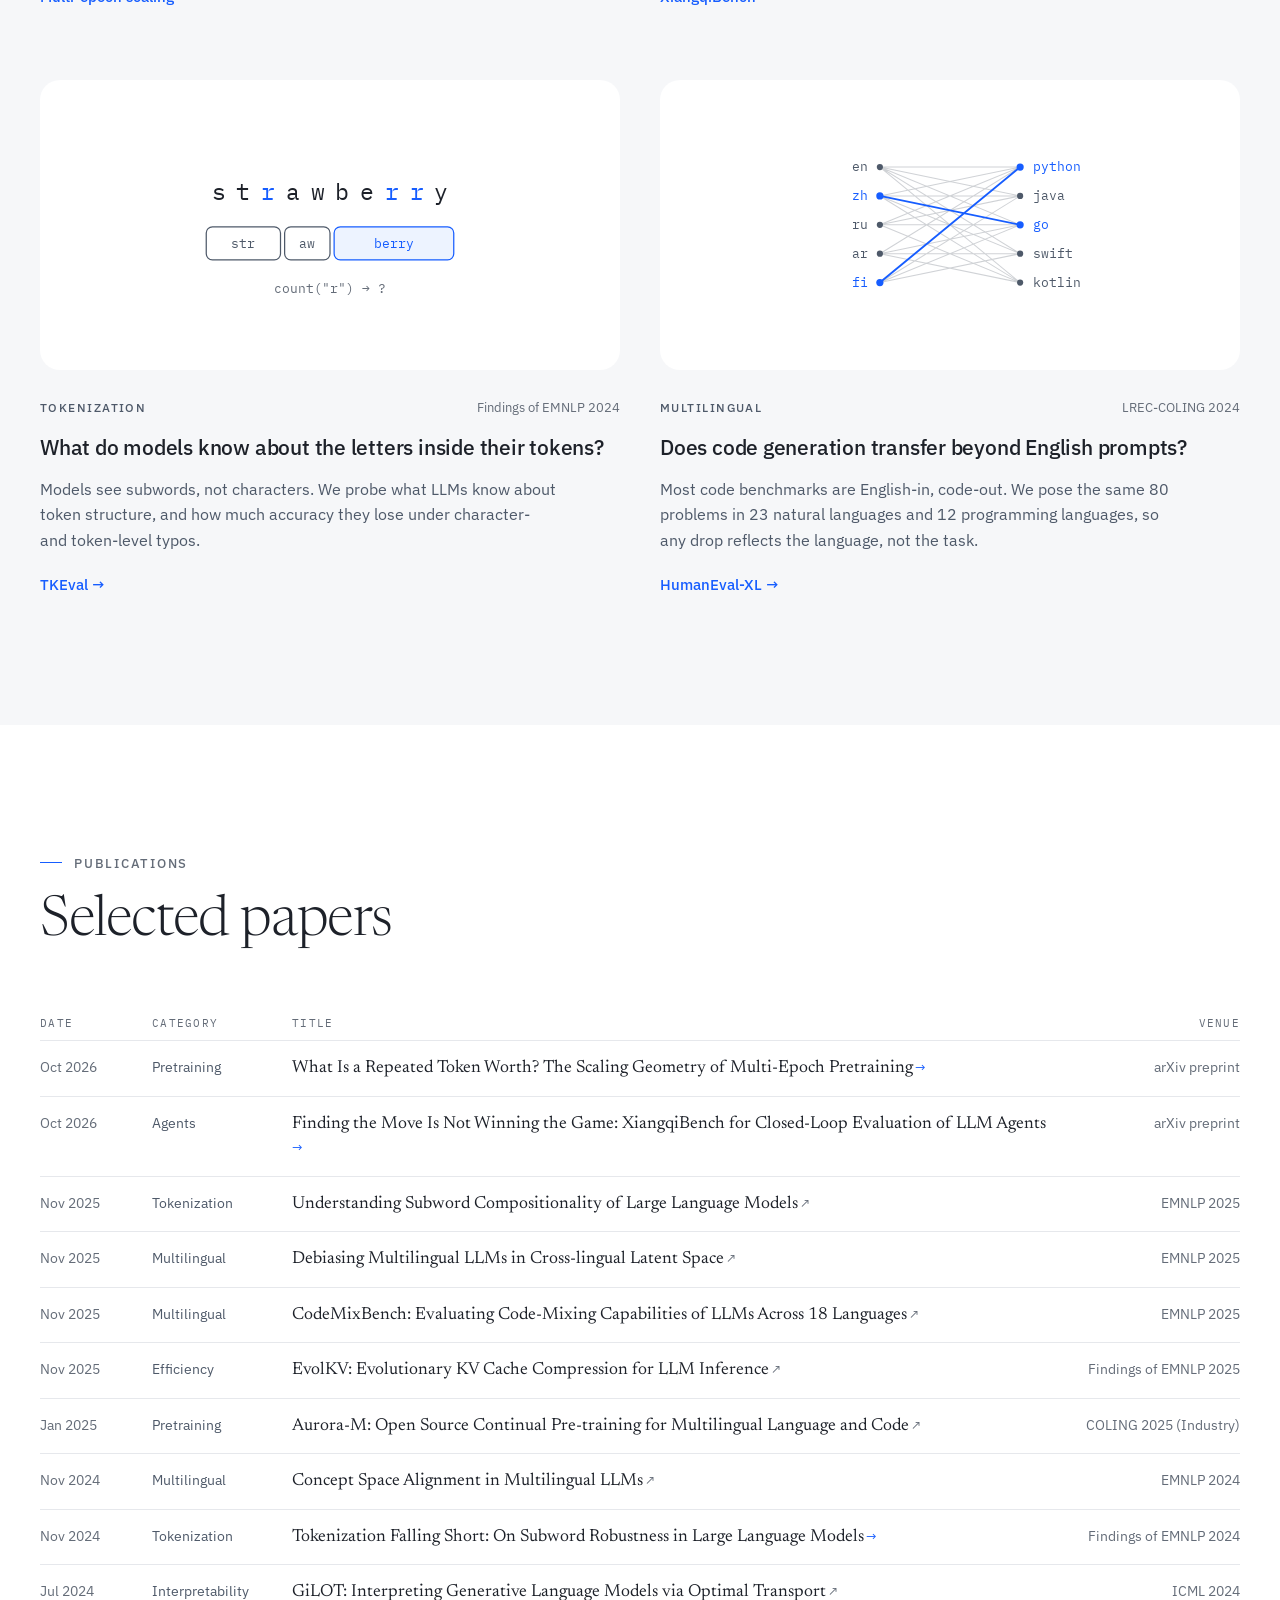
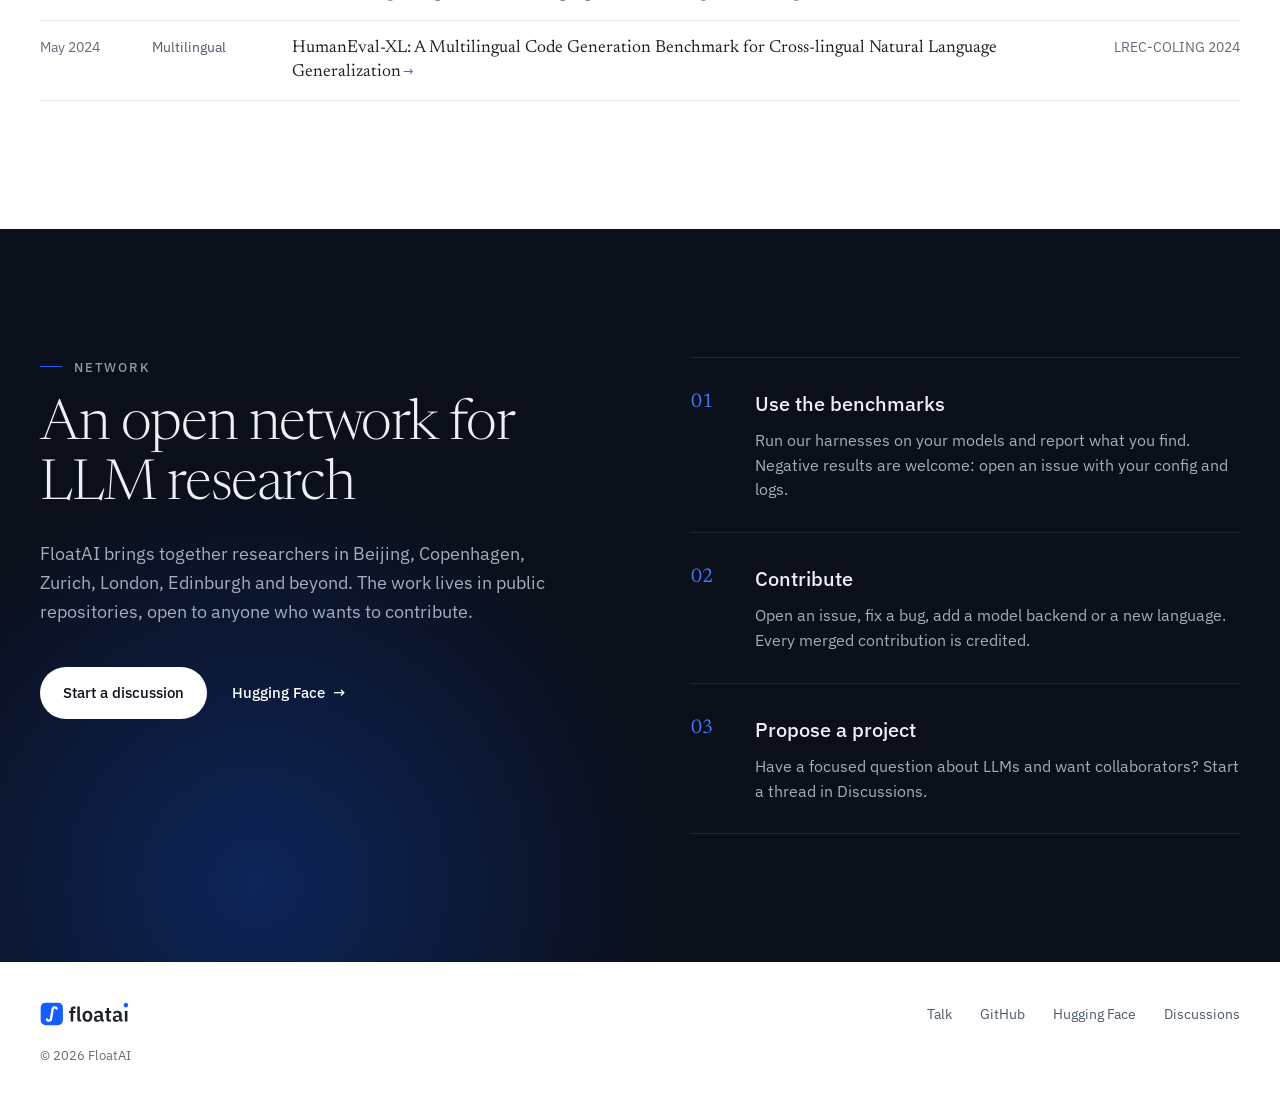
==== commit 09c730d9: "Add the research talk deck at /slides/" ====
--- a/index.html
+++ b/index.html
@@ -23,7 +23,7 @@
   <link rel="preconnect" href="https://fonts.googleapis.com" />
   <link rel="preconnect" href="https://fonts.gstatic.com" crossorigin />
   <link href="https://fonts.googleapis.com/css2?family=IBM+Plex+Mono:wght@400;500&family=IBM+Plex+Sans:wght@400;500;600&family=Newsreader:ital,opsz,wght@0,6..72,300;0,6..72,400;0,6..72,500;1,6..72,300;1,6..72,400&display=swap" rel="stylesheet" />
-  <link rel="stylesheet" href="/assets/css/site.css?v=20261009t" />
+  <link rel="stylesheet" href="/assets/css/site.css?v=20261009u" />
 </head>
 <body>
   <header class="nav" id="top">
@@ -221,6 +221,7 @@
           </picture>
         </div>
         <nav class="footer__links" aria-label="Footer">
+          <a href="/slides/">Talk</a>
           <a href="https://github.com/floatai" target="_blank" rel="noopener">GitHub</a>
           <a href="https://huggingface.co/floatai" target="_blank" rel="noopener">Hugging Face</a>
           <a href="https://github.com/orgs/floatai/discussions" target="_blank" rel="noopener">Discussions</a>
@@ -230,6 +231,6 @@
     </div>
   </footer>
 
-  <script src="/assets/js/site.js?v=20261009t" defer></script>
+  <script src="/assets/js/site.js?v=20261009u" defer></script>
 </body>
 </html>
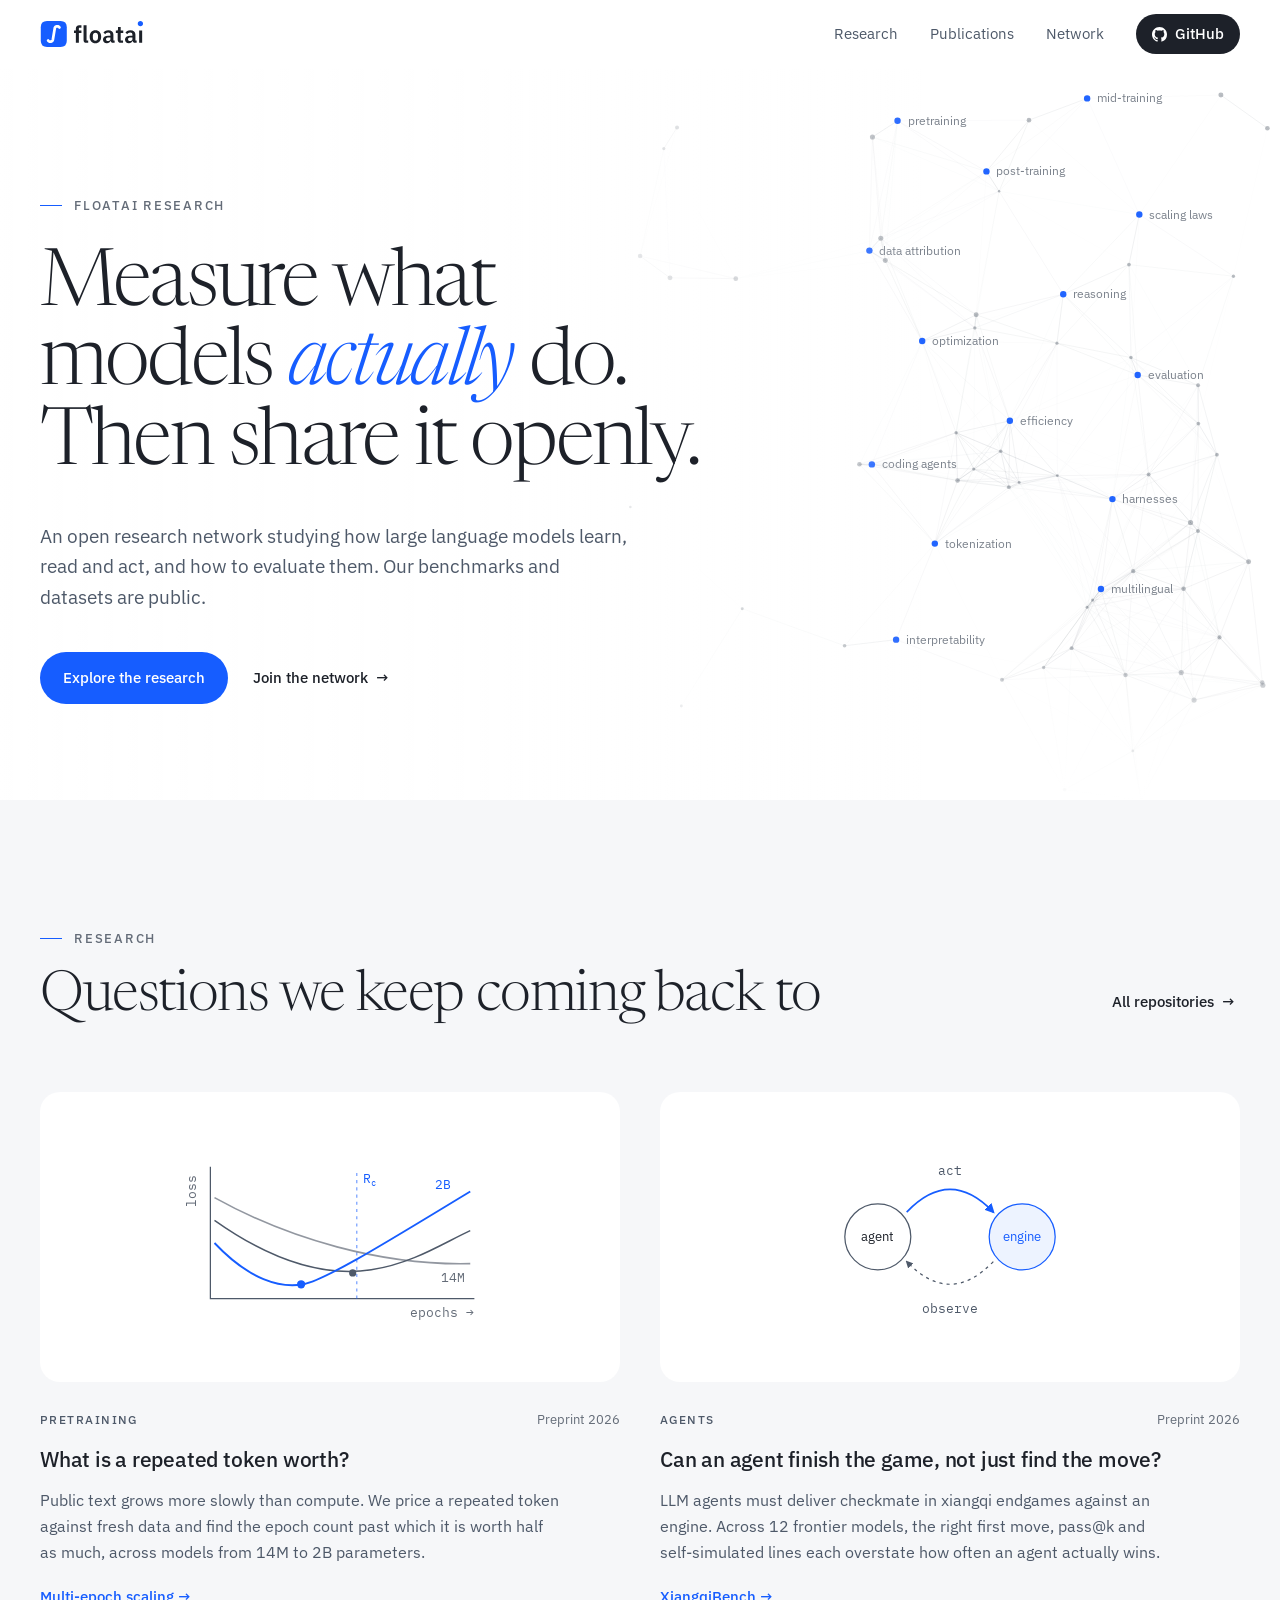
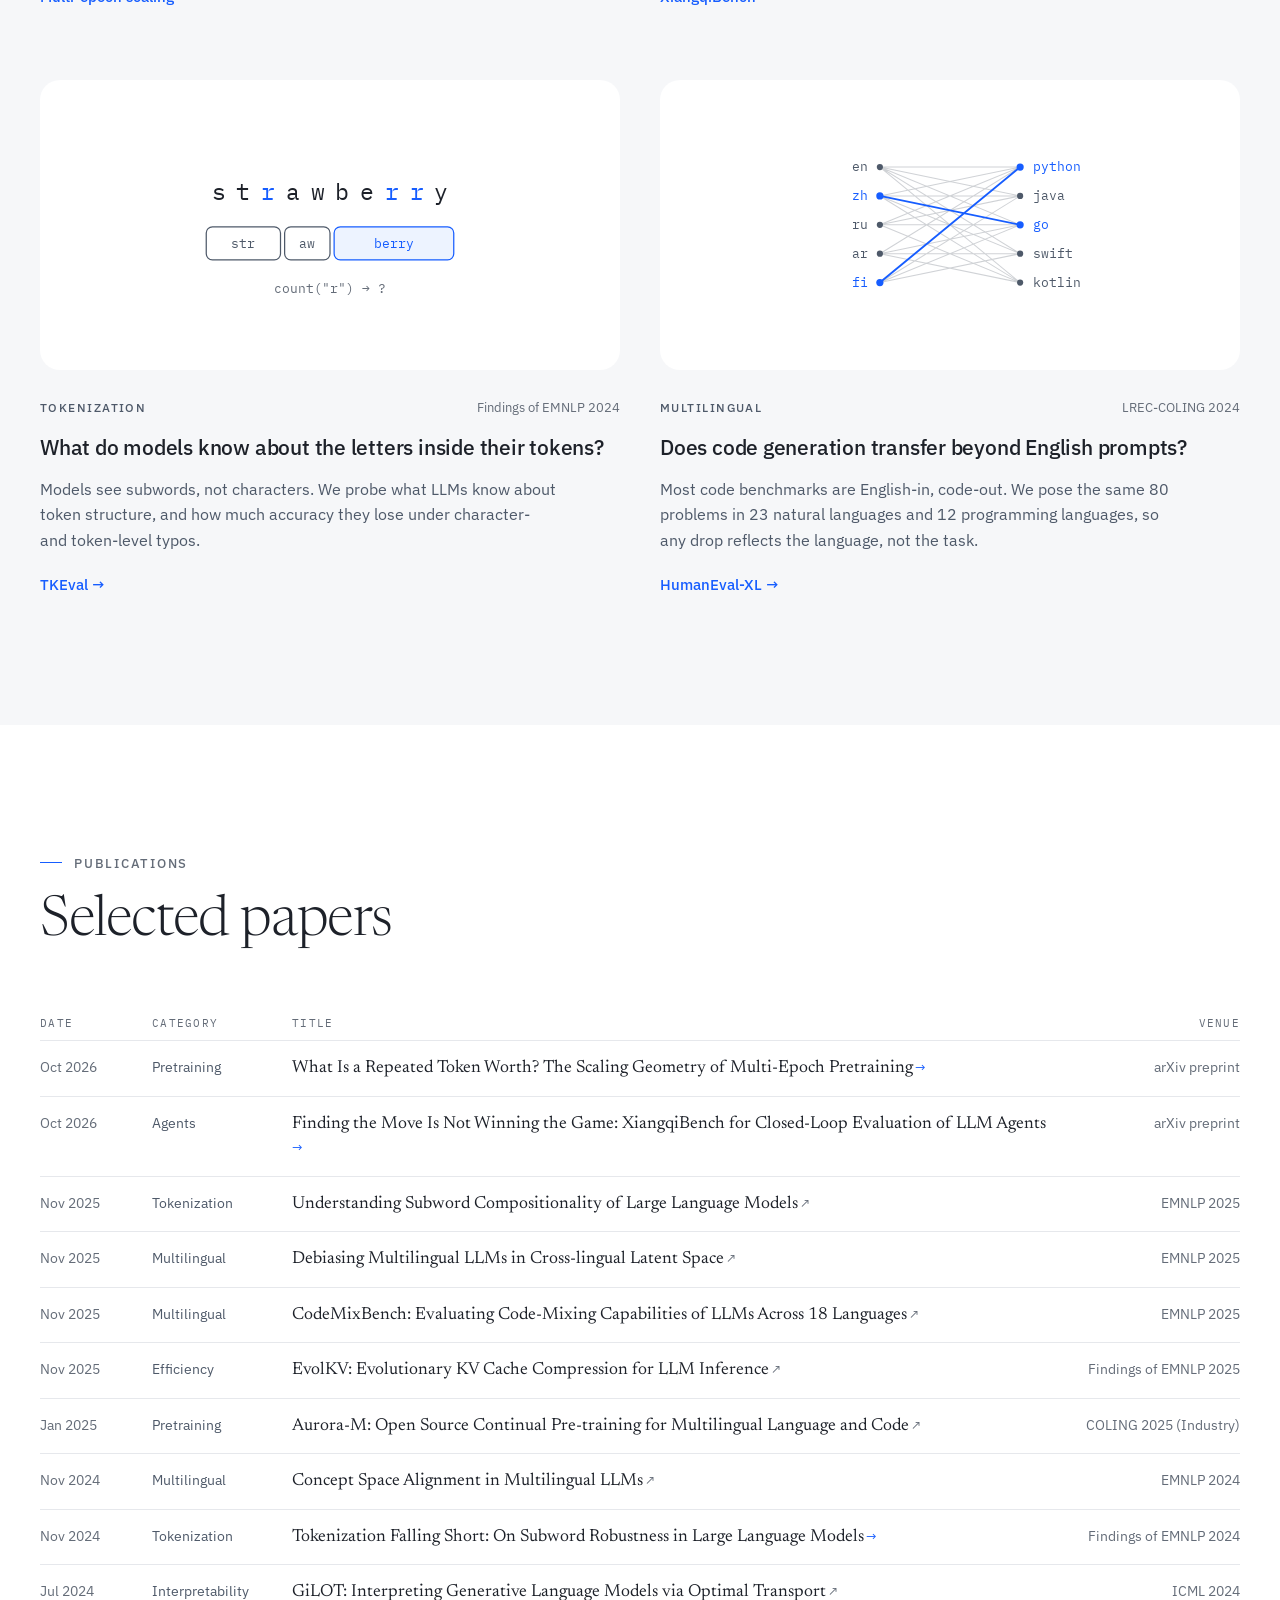
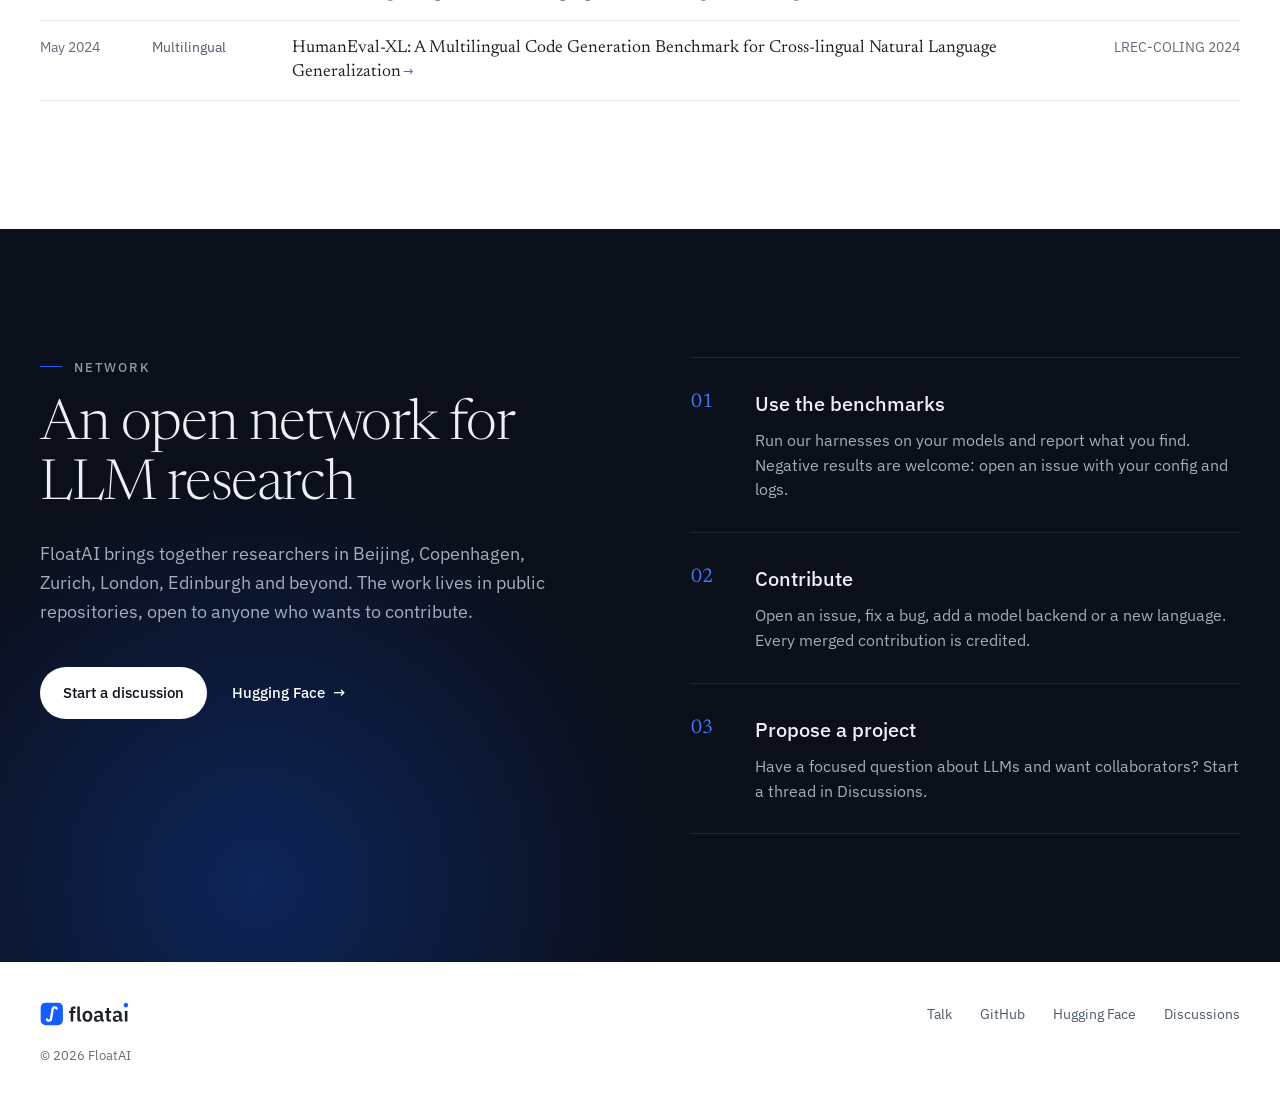
==== commit c0a89026: "Refine the repeated-tokens page: key-results figure, fixed-corpus curves and corrected citations Rep" ====
--- a/index.html
+++ b/index.html
@@ -23,7 +23,7 @@
   <link rel="preconnect" href="https://fonts.googleapis.com" />
   <link rel="preconnect" href="https://fonts.gstatic.com" crossorigin />
   <link href="https://fonts.googleapis.com/css2?family=IBM+Plex+Mono:wght@400;500&family=IBM+Plex+Sans:wght@400;500;600&family=Newsreader:ital,opsz,wght@0,6..72,300;0,6..72,400;0,6..72,500;1,6..72,300;1,6..72,400&display=swap" rel="stylesheet" />
-  <link rel="stylesheet" href="/assets/css/site.css?v=20261009u" />
+  <link rel="stylesheet" href="/assets/css/site.css?v=20261009v" />
 </head>
 <body>
   <header class="nav" id="top">
@@ -231,6 +231,6 @@
     </div>
   </footer>
 
-  <script src="/assets/js/site.js?v=20261009u" defer></script>
+  <script src="/assets/js/site.js?v=20261009v" defer></script>
 </body>
 </html>
--- a/assets/css/site.css
+++ b/assets/css/site.css
@@ -458,9 +458,21 @@
 .chart .c-dot { fill: var(--blue); }
 .chart .c-ref { stroke: var(--ink-3); stroke-dasharray: 3 4; fill: none; }
 .chart .c-zone { fill: var(--blue-soft); }
+.chart .c-line--mute { stroke: var(--ink-3); stroke-width: 1.6; }
+.chart .c-dot--mute { fill: var(--ink-3); opacity: .55; }
+.chart .c-min { fill: var(--bg-tint); stroke: var(--blue); stroke-width: 1.6; }
 .page-figure--chart { display: block; place-items: normal; padding: clamp(24px, 4vw, 56px); }
 .page-figure--chart svg { max-width: 760px; margin-inline: auto; }
 .page-figure--chart figcaption { margin-inline: auto; max-width: 640px; }
+.fig-trio__grid { display: grid; grid-template-columns: repeat(3, minmax(0, 1fr)); gap: clamp(20px, 3vw, 40px); }
+.fig-trio__k { margin: 0 0 10px; font-size: 14px; font-weight: 500; color: var(--ink); }
+.fig-trio__k b { margin-right: 8px; font: 500 12.5px var(--mono); color: var(--ink-3); }
+.fig-trio .chart .tick { font-size: 11px; }
+.fig-trio figcaption { max-width: 760px; }
+@media (max-width: 900px) {
+  .fig-trio__grid { grid-template-columns: minmax(0, 1fr); gap: 32px; }
+  .fig-trio__panel svg { max-width: 460px; }
+}
 
 /* Data tables */
 .tbl-scroll { overflow-x: auto; -webkit-overflow-scrolling: touch; }
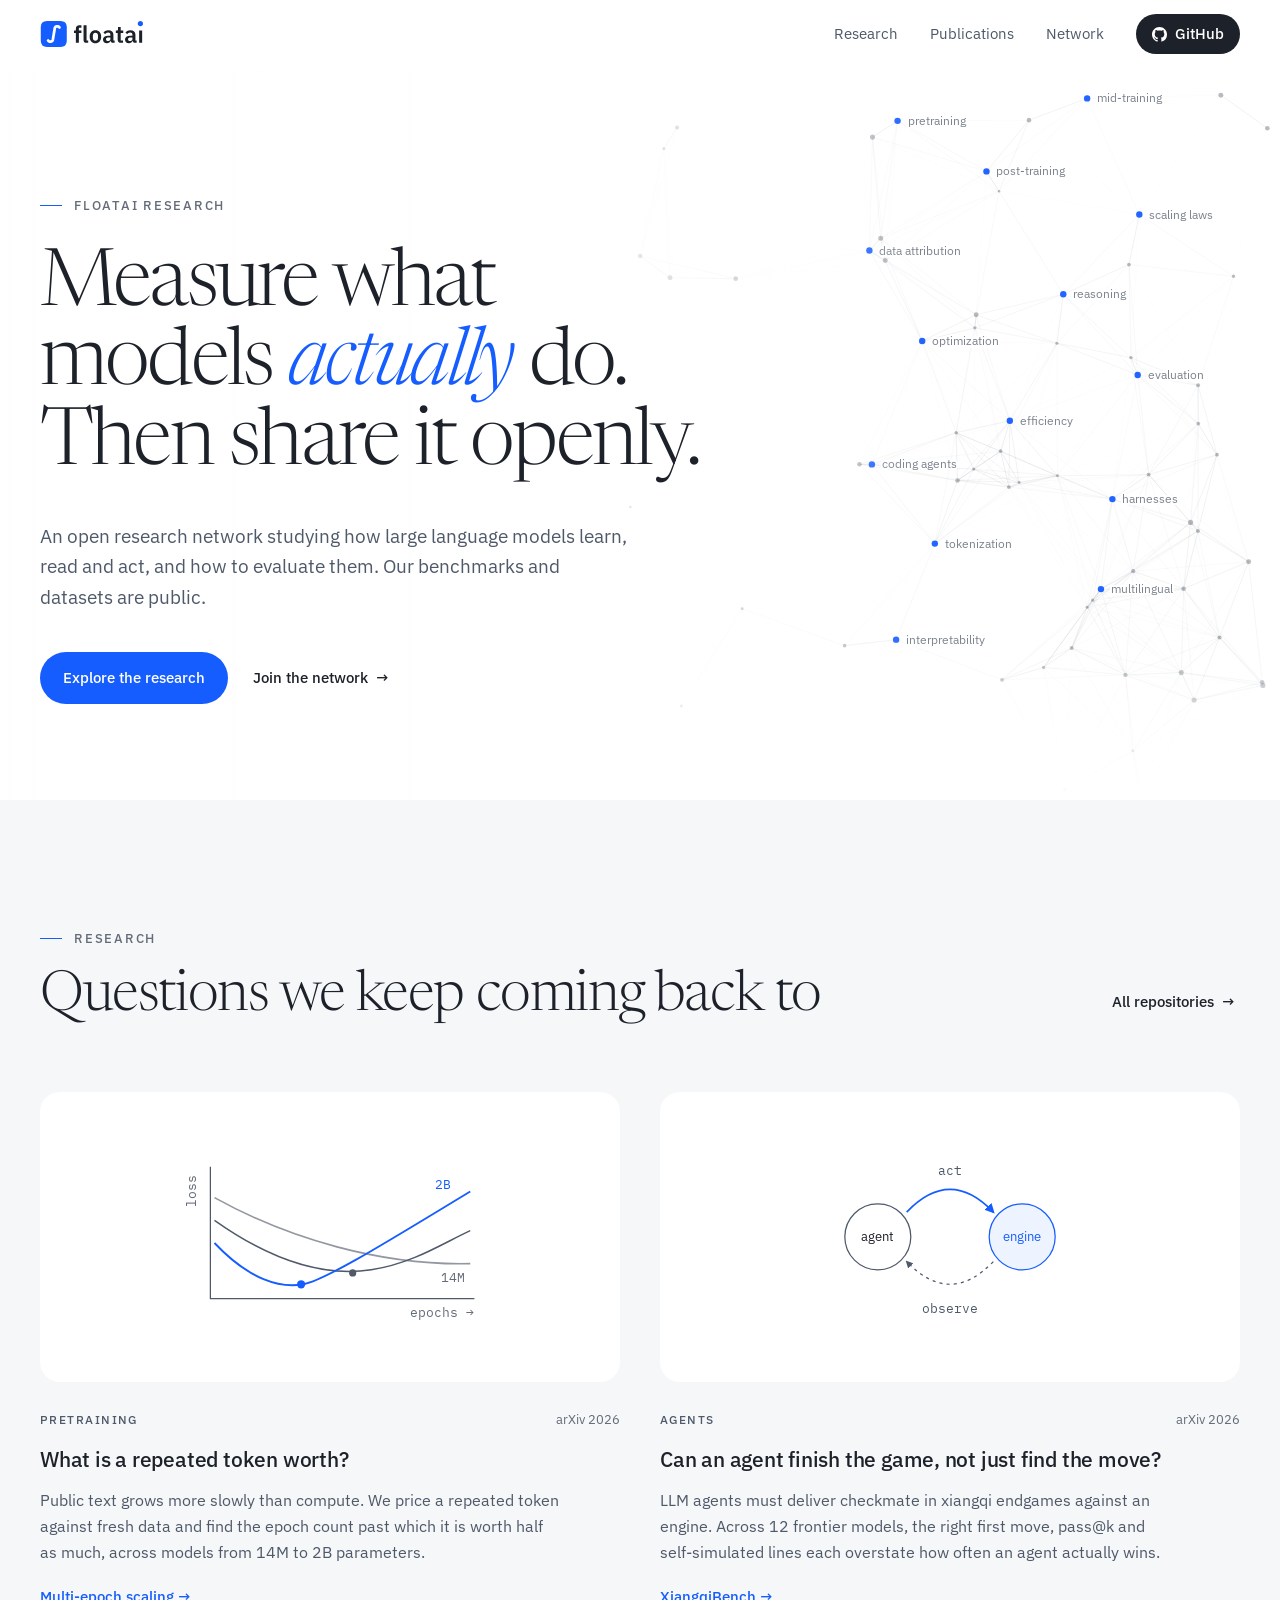
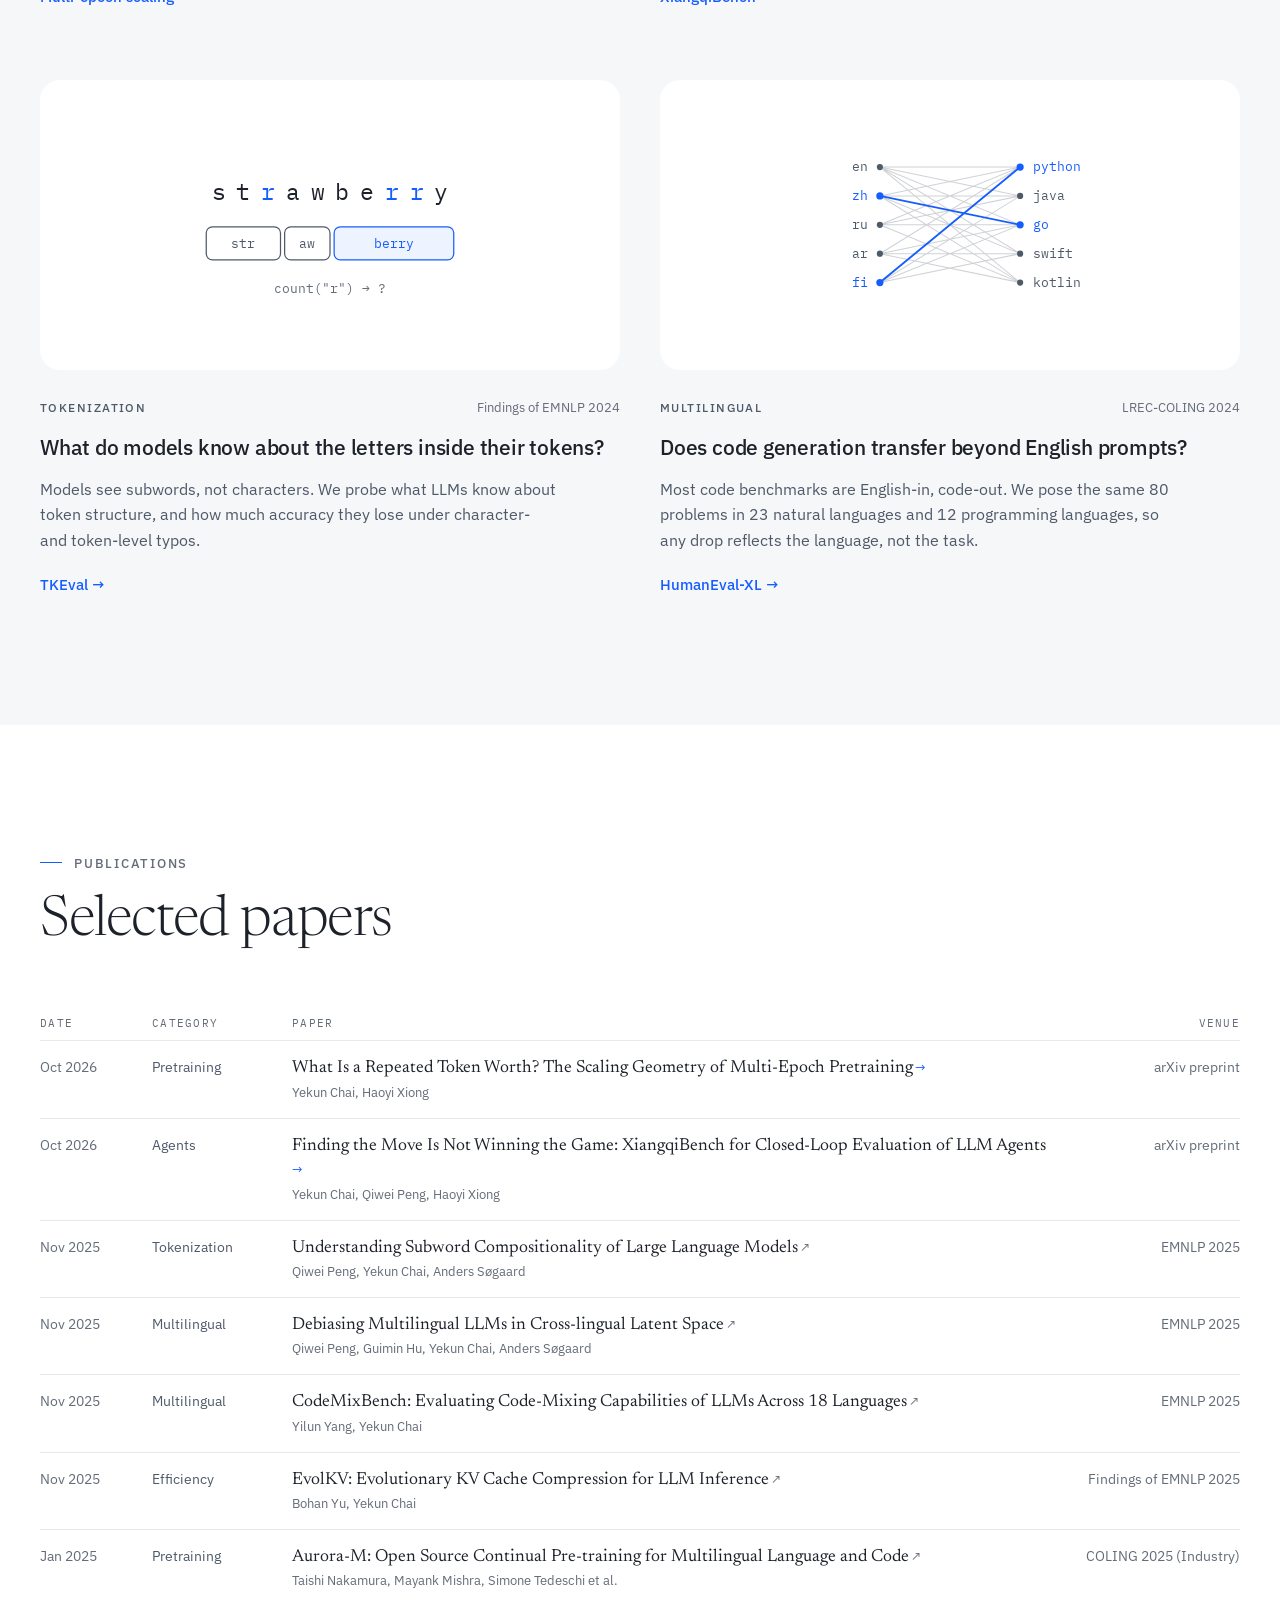
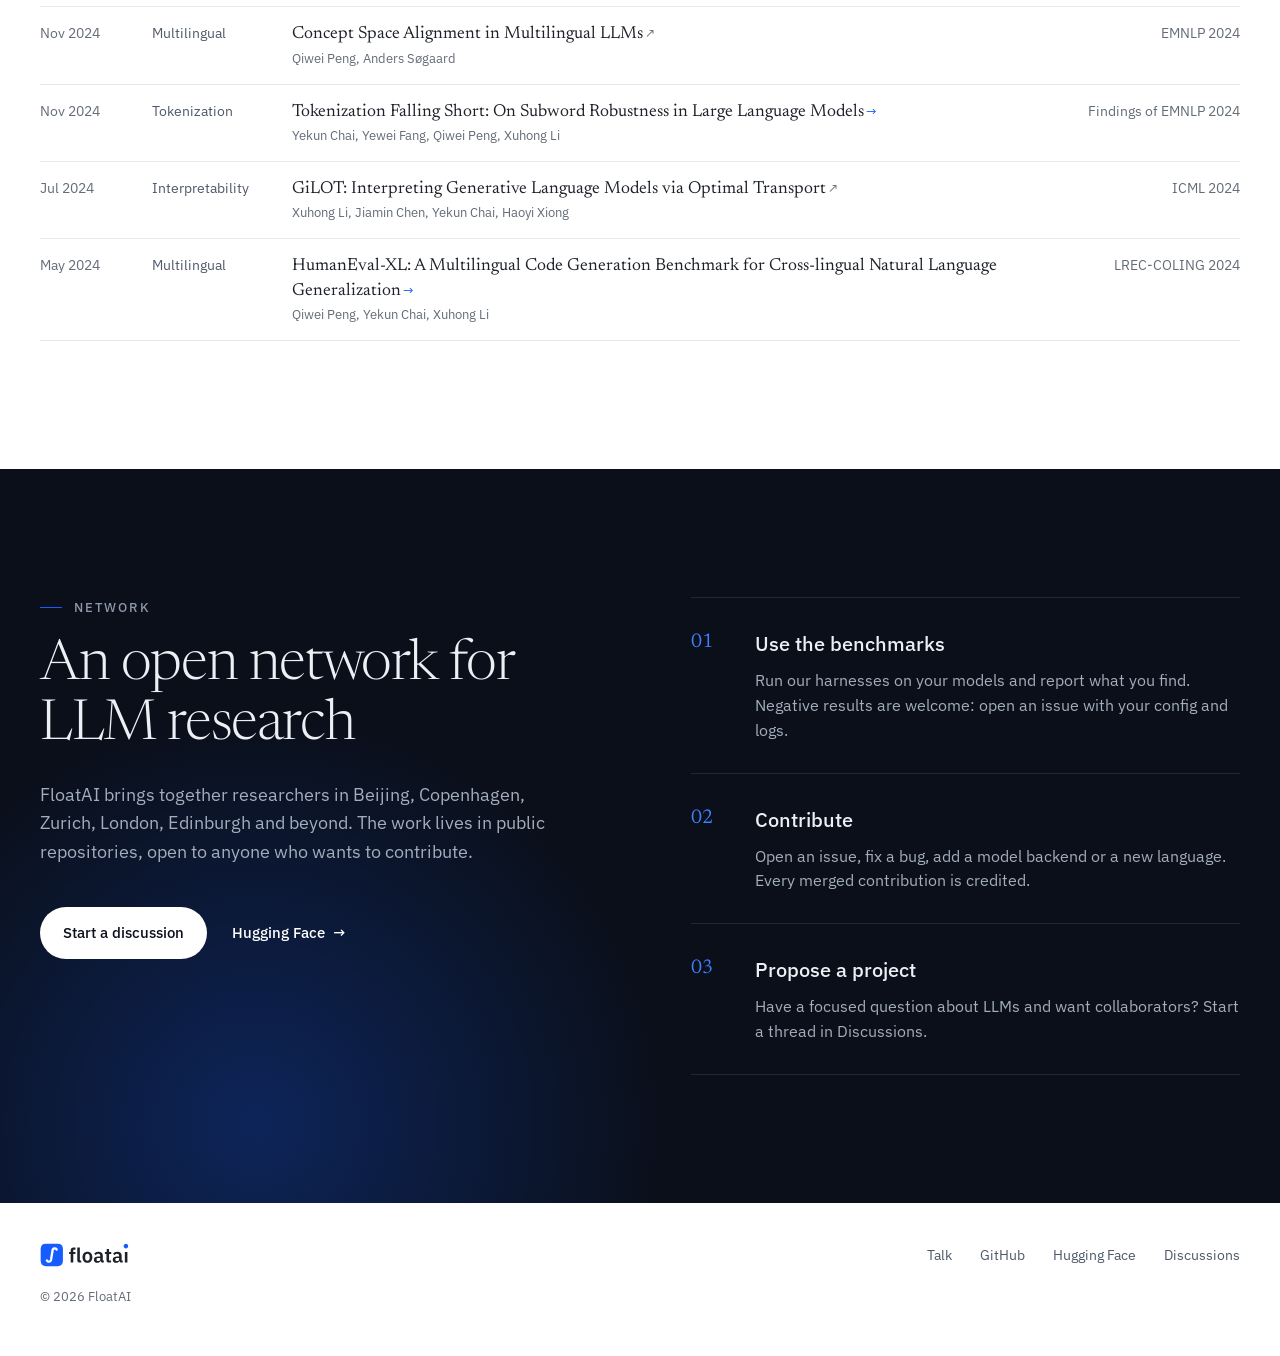
==== commit a9147d05: "Site review: authors in the paper list, schematic and example fixes, fresh share cards List authors " ====
--- a/index.html
+++ b/index.html
@@ -23,7 +23,7 @@
   <link rel="preconnect" href="https://fonts.googleapis.com" />
   <link rel="preconnect" href="https://fonts.gstatic.com" crossorigin />
   <link href="https://fonts.googleapis.com/css2?family=IBM+Plex+Mono:wght@400;500&family=IBM+Plex+Sans:wght@400;500;600&family=Newsreader:ital,opsz,wght@0,6..72,300;0,6..72,400;0,6..72,500;1,6..72,300;1,6..72,400&display=swap" rel="stylesheet" />
-  <link rel="stylesheet" href="/assets/css/site.css?v=20261009v" />
+  <link rel="stylesheet" href="/assets/css/site.css?v=20261009w" />
 </head>
 <body>
   <header class="nav" id="top">
@@ -80,7 +80,6 @@
             <figure class="theme__art" aria-hidden="true">
               <svg viewBox="0 0 320 180">
                 <path d="M44 22V150H300" class="s-ink" fill="none" stroke-width="1.2"/>
-                <path d="M186 28V150" class="s-accent" stroke-width="1" stroke-dasharray="3 4" opacity=".7"/>
                 <path d="M48 52 C120 92, 210 118, 296 116" class="s-line" fill="none" stroke-width="1.6" style="opacity:.7"/>
                 <path d="M48 74 C110 118, 160 128, 200 122 S270 96, 296 84" class="s-ink" fill="none" stroke-width="1.4"/>
                 <path d="M48 96 C82 132, 112 140, 134 136 S220 92, 296 46" class="s-accent" fill="none" stroke-width="1.8"/>
@@ -88,12 +87,11 @@
                 <circle cx="132" cy="136" r="4" class="f-accent"/>
                 <text x="268" y="134" class="t-mono t-muted">14M</text>
                 <text x="262" y="44" class="t-mono t-accent">2B</text>
-                <text x="192" y="38" class="t-mono t-accent">R<tspan font-size="9" dy="3">c</tspan></text>
                 <text x="300" y="168" class="t-mono t-muted" text-anchor="end">epochs →</text>
                 <text x="30" y="30" class="t-mono t-muted" text-anchor="end" transform="rotate(-90 30 30)">loss</text>
               </svg>
             </figure>
-            <p class="theme__meta"><span class="theme__topic">Pretraining</span><span class="theme__venue">Preprint 2026</span></p>
+            <p class="theme__meta"><span class="theme__topic">Pretraining</span><span class="theme__venue">arXiv 2026</span></p>
             <h3><a class="theme__title" href="/research/repeated-tokens/">What is a repeated token worth?</a></h3>
             <p>Public text grows more slowly than compute. We price a repeated token against fresh data and find the epoch count past which it is worth half as much, across models from 14M to 2B parameters.</p>
             <span class="theme__link" aria-hidden="true">Multi-epoch scaling →</span>
@@ -112,7 +110,7 @@
                 <text x="160" y="164" class="t-mono" text-anchor="middle">observe</text>
               </svg>
             </figure>
-            <p class="theme__meta"><span class="theme__topic">Agents</span><span class="theme__venue">Preprint 2026</span></p>
+            <p class="theme__meta"><span class="theme__topic">Agents</span><span class="theme__venue">arXiv 2026</span></p>
             <h3><a class="theme__title" href="/research/xiangqibench/">Can an agent finish the game, not just find the move?</a></h3>
             <p>LLM agents must deliver checkmate in xiangqi endgames against an engine. Across 12 frontier models, the right first move, pass@k and self-simulated lines each overstate how often an agent actually wins.</p>
             <span class="theme__link" aria-hidden="true">XiangqiBench →</span>
@@ -167,7 +165,7 @@
           <p class="overline">Publications</p>
           <h2>Selected papers</h2>
         </header>
-        <div class="pubx__head" aria-hidden="true"><span>Date</span><span>Category</span><span>Title</span><span>Venue</span></div>
+        <div class="pubx__head" aria-hidden="true"><span>Date</span><span>Category</span><span>Paper</span><span>Venue</span></div>
         <ol class="pubx" data-bib="/publications.bib"></ol>
         <p class="pubx__fallback" hidden>The list could not be loaded. See <a href="/publications.bib">publications.bib</a>.</p>
       </div>
@@ -231,6 +229,6 @@
     </div>
   </footer>
 
-  <script src="/assets/js/site.js?v=20261009v" defer></script>
+  <script src="/assets/js/site.js?v=20261009w" defer></script>
 </body>
 </html>
--- a/assets/css/site.css
+++ b/assets/css/site.css
@@ -212,6 +212,9 @@
 .pubx a:hover .pubx__title { color: var(--blue); }
 .pubx__title::after { content: "\2009→"; font: 13px var(--sans); color: var(--blue); }
 .pubx a[target] .pubx__title::after { content: "\2009↗"; color: var(--ink-3); }
+.pubx__main { display: block; min-width: 0; }
+.pubx__title { display: block; }
+.pubx__authors { display: block; margin-top: 3px; font-size: 13px; line-height: 1.45; color: var(--ink-3); }
 
 /* Project pages */
 .crumbs { display: flex; align-items: center; gap: 10px; font-size: 13.5px; color: var(--ink-3); }
@@ -573,6 +576,7 @@
 .task__head { display: flex; align-items: baseline; justify-content: space-between; gap: 12px; }
 .task h4 { margin: 0; font-size: 16px; font-weight: 500; }
 .task__abbr { font: 500 12px var(--mono); color: var(--blue); white-space: nowrap; }
+.task__abbr--mute { color: var(--ink-3); }
 .task p { margin-top: 6px; font-size: 14.5px; color: var(--ink-2); }
 .io { margin: 14px 0 0; display: grid; grid-template-columns: auto minmax(0, 1fr); gap: 6px 14px; font-size: 14px; }
 .io dt { font: 11.5px/1.9 var(--mono); color: var(--ink-3); text-transform: uppercase; letter-spacing: .06em; }
@@ -674,7 +678,7 @@
   .network { grid-template-columns: minmax(0, 1fr); }
   .pubx__head { display: none; }
   .pubx a { grid-template-columns: auto 1fr; gap: 6px 16px; }
-  .pubx__title { grid-column: 1 / -1; grid-row: 2; }
+  .pubx__main { grid-column: 1 / -1; grid-row: 2; }
   .pubx__venue { grid-column: 1 / -1; text-align: left; }
   .section__head--row { flex-direction: column; align-items: flex-start; }
   .hero__canvas, .hero::after { display: none; }
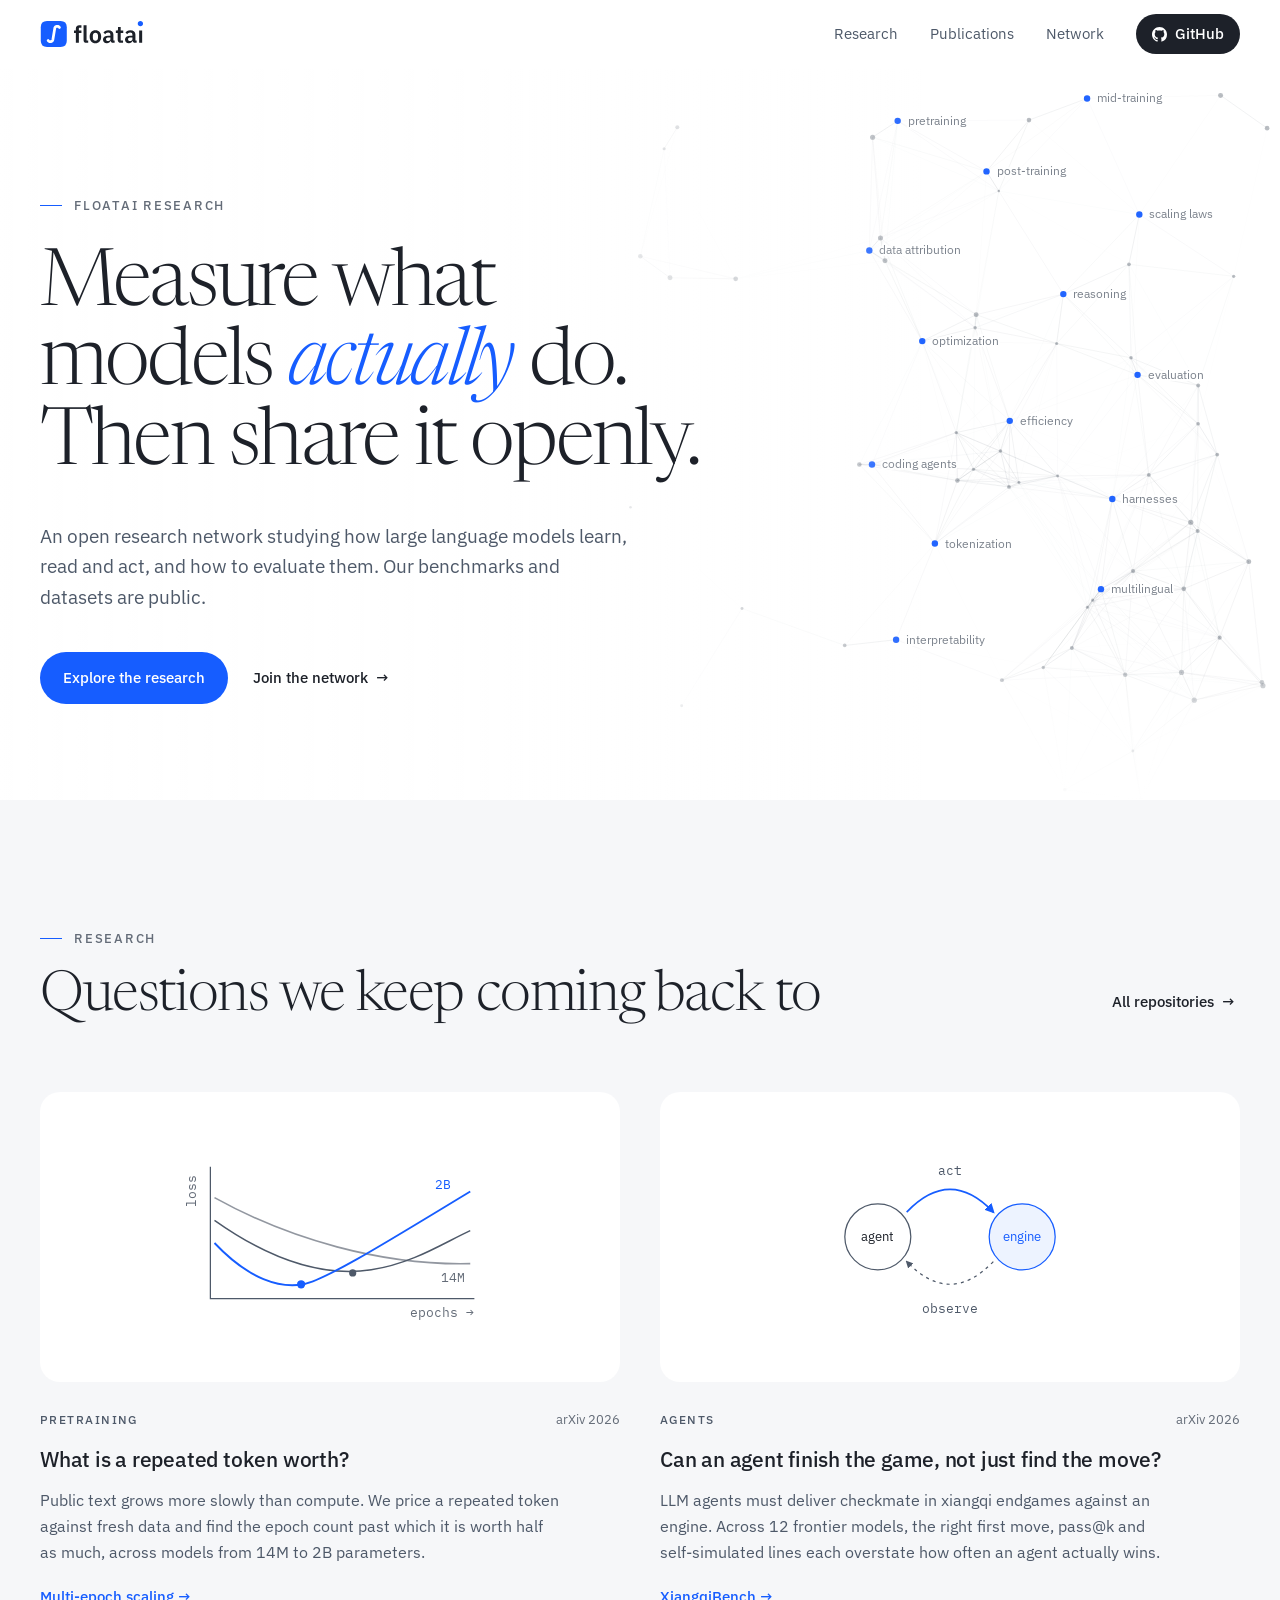
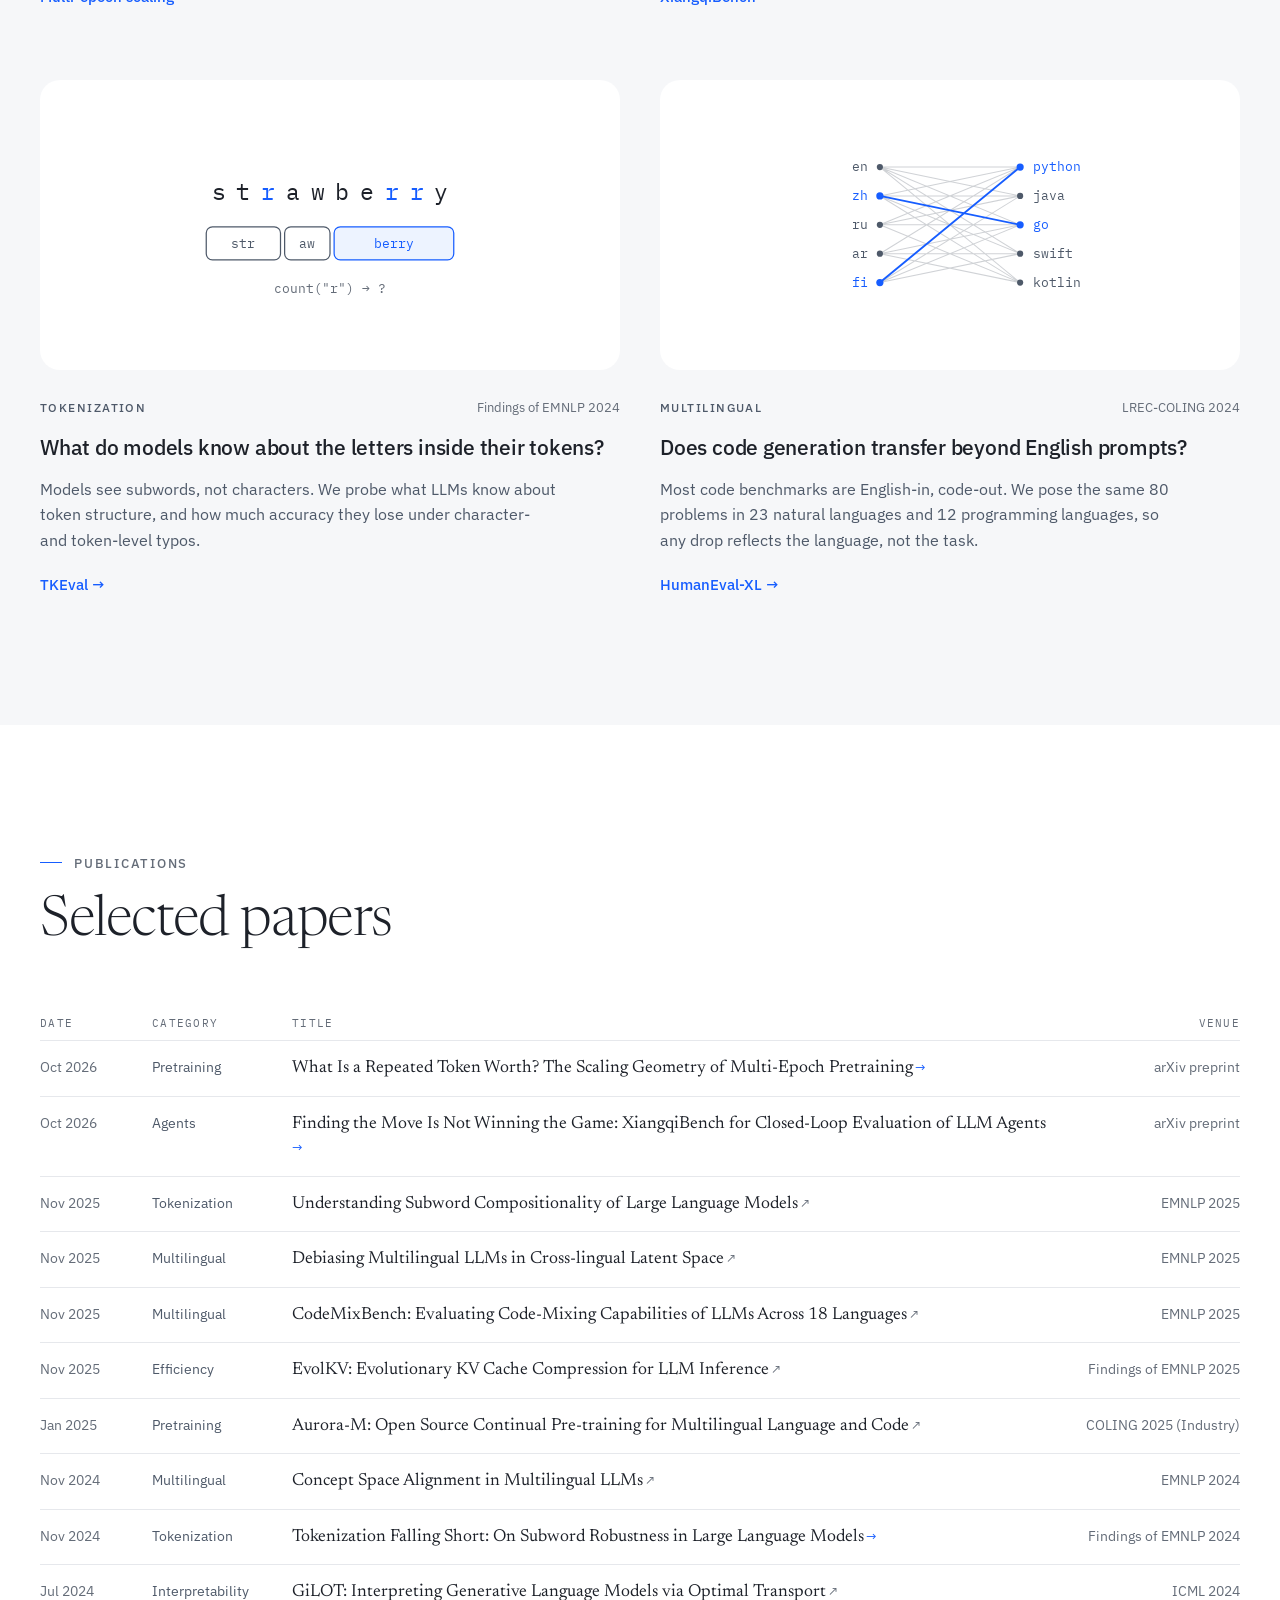
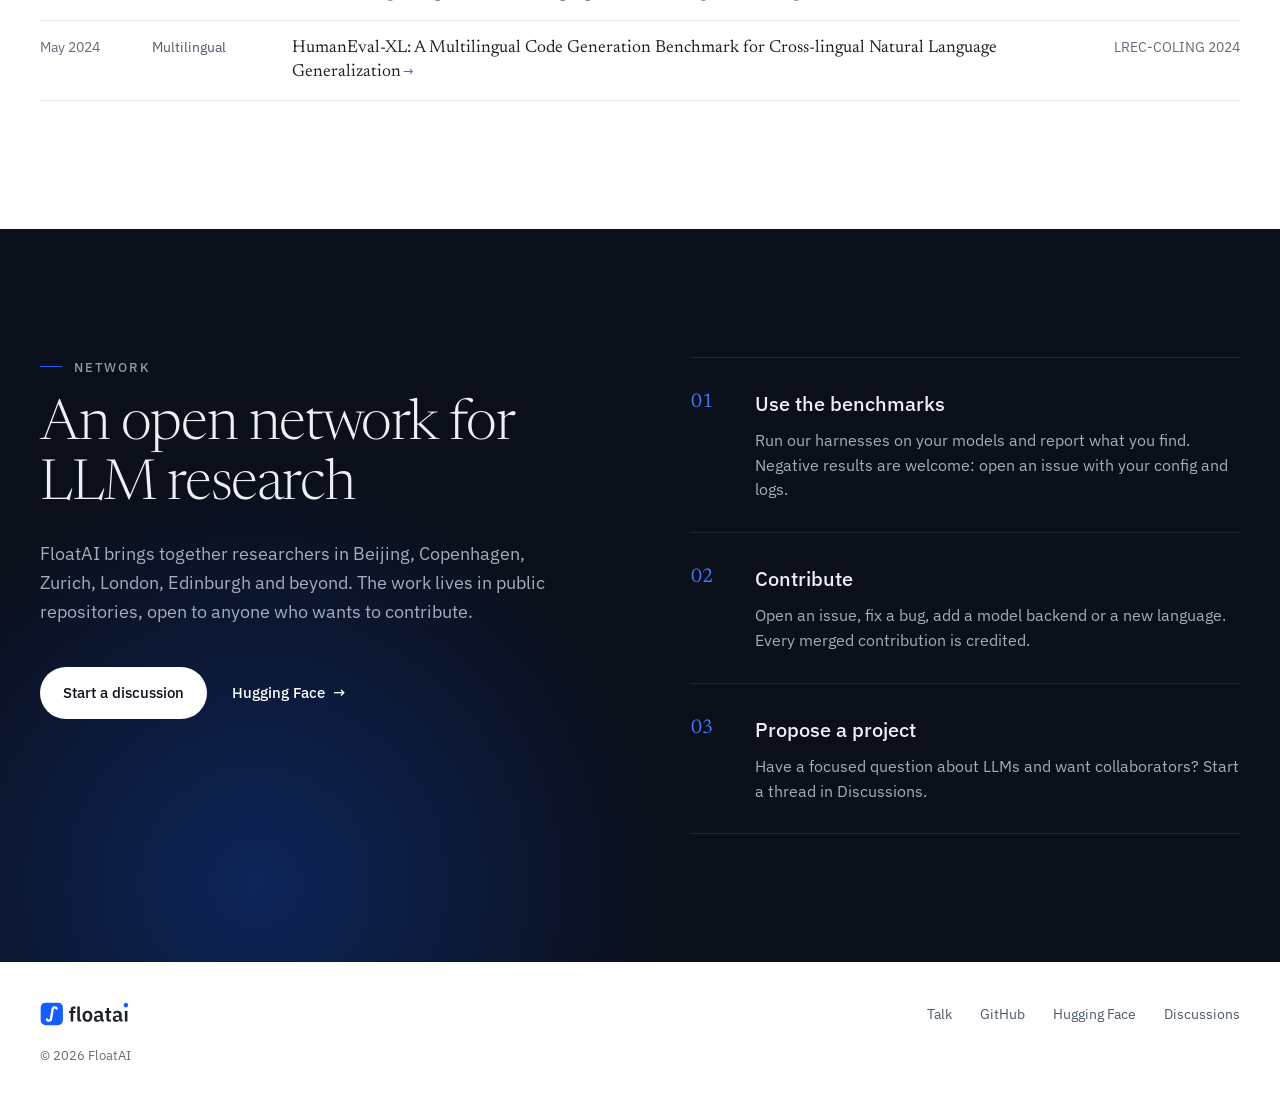
==== commit d4756ad5: "Keep the homepage paper list to titles only" ====
--- a/index.html
+++ b/index.html
@@ -23,7 +23,7 @@
   <link rel="preconnect" href="https://fonts.googleapis.com" />
   <link rel="preconnect" href="https://fonts.gstatic.com" crossorigin />
   <link href="https://fonts.googleapis.com/css2?family=IBM+Plex+Mono:wght@400;500&family=IBM+Plex+Sans:wght@400;500;600&family=Newsreader:ital,opsz,wght@0,6..72,300;0,6..72,400;0,6..72,500;1,6..72,300;1,6..72,400&display=swap" rel="stylesheet" />
-  <link rel="stylesheet" href="/assets/css/site.css?v=20261009w" />
+  <link rel="stylesheet" href="/assets/css/site.css?v=20261009x" />
 </head>
 <body>
   <header class="nav" id="top">
@@ -165,7 +165,7 @@
           <p class="overline">Publications</p>
           <h2>Selected papers</h2>
         </header>
-        <div class="pubx__head" aria-hidden="true"><span>Date</span><span>Category</span><span>Paper</span><span>Venue</span></div>
+        <div class="pubx__head" aria-hidden="true"><span>Date</span><span>Category</span><span>Title</span><span>Venue</span></div>
         <ol class="pubx" data-bib="/publications.bib"></ol>
         <p class="pubx__fallback" hidden>The list could not be loaded. See <a href="/publications.bib">publications.bib</a>.</p>
       </div>
@@ -229,6 +229,6 @@
     </div>
   </footer>
 
-  <script src="/assets/js/site.js?v=20261009w" defer></script>
+  <script src="/assets/js/site.js?v=20261009x" defer></script>
 </body>
 </html>
--- a/assets/css/site.css
+++ b/assets/css/site.css
@@ -212,10 +212,6 @@
 .pubx a:hover .pubx__title { color: var(--blue); }
 .pubx__title::after { content: "\2009→"; font: 13px var(--sans); color: var(--blue); }
 .pubx a[target] .pubx__title::after { content: "\2009↗"; color: var(--ink-3); }
-.pubx__main { display: block; min-width: 0; }
-.pubx__title { display: block; }
-.pubx__authors { display: block; margin-top: 3px; font-size: 13px; line-height: 1.45; color: var(--ink-3); }
-
 /* Project pages */
 .crumbs { display: flex; align-items: center; gap: 10px; font-size: 13.5px; color: var(--ink-3); }
 .crumbs a { color: var(--ink-2); }
@@ -678,7 +674,7 @@
   .network { grid-template-columns: minmax(0, 1fr); }
   .pubx__head { display: none; }
   .pubx a { grid-template-columns: auto 1fr; gap: 6px 16px; }
-  .pubx__main { grid-column: 1 / -1; grid-row: 2; }
+  .pubx__title { grid-column: 1 / -1; grid-row: 2; }
   .pubx__venue { grid-column: 1 / -1; text-align: left; }
   .section__head--row { flex-direction: column; align-items: flex-start; }
   .hero__canvas, .hero::after { display: none; }
